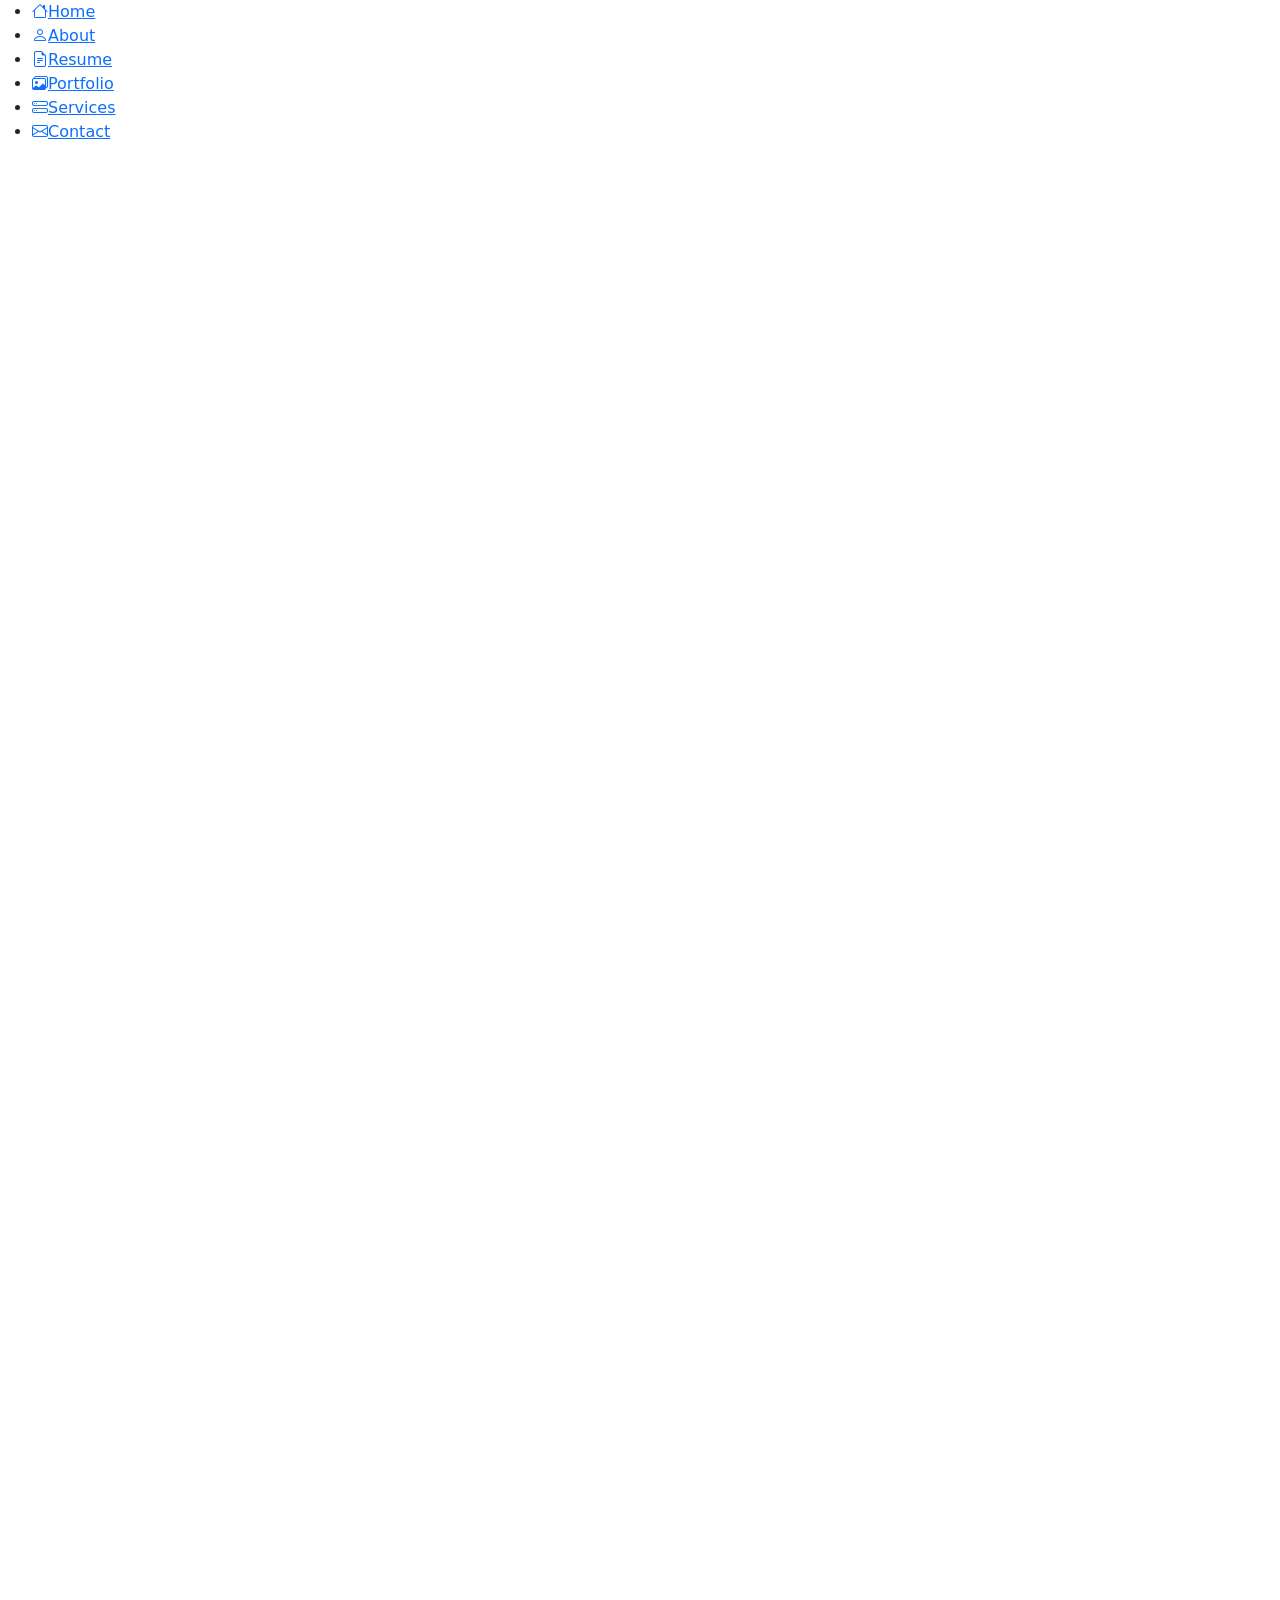
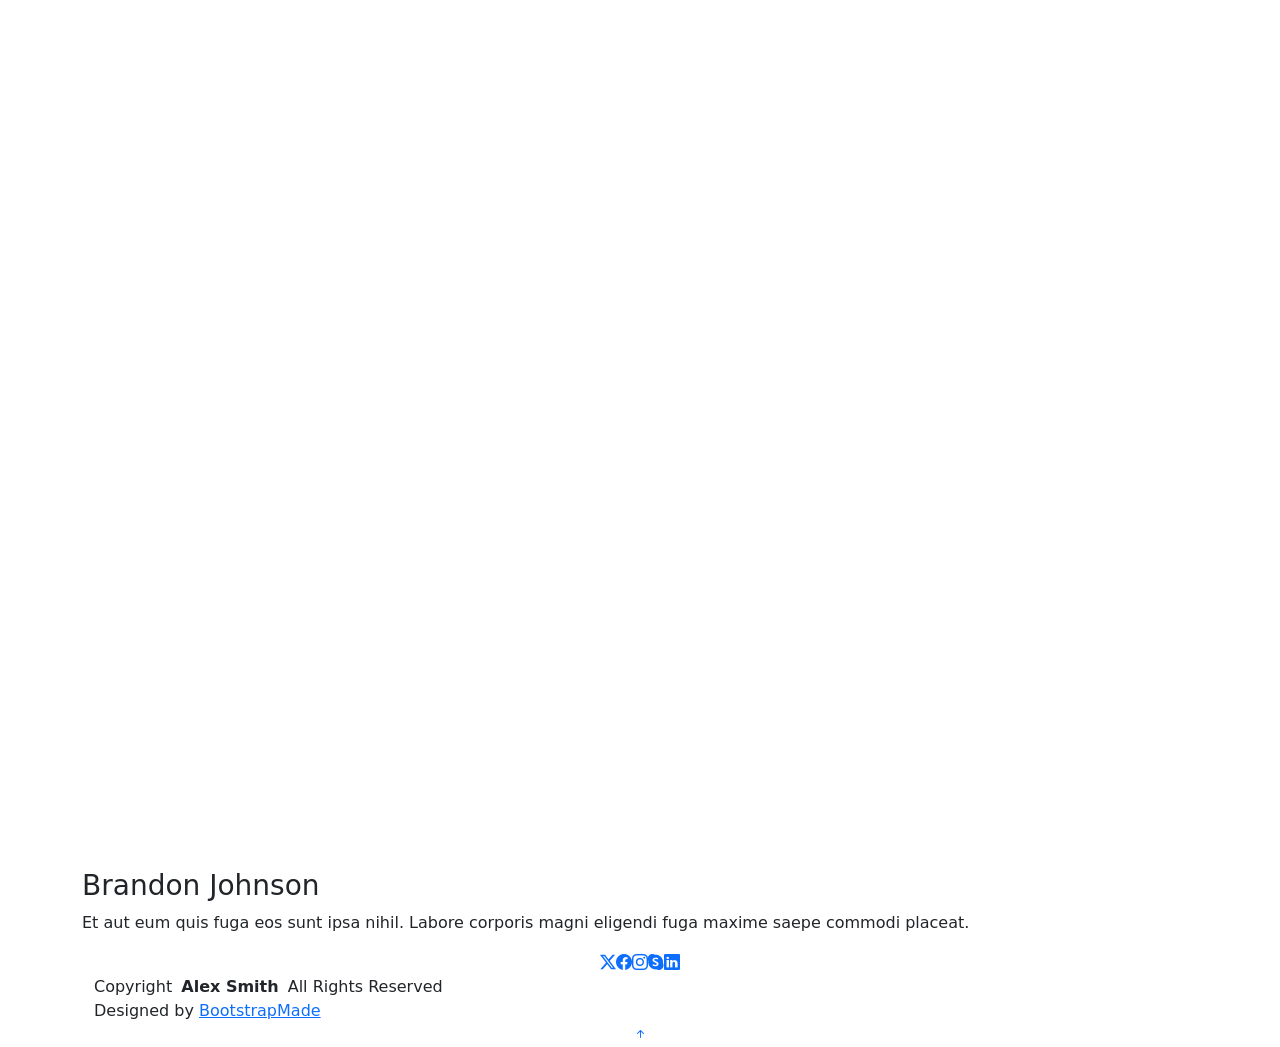
==== index.html @ 4f8b7ae7 "first version" ====
<!DOCTYPE html>
<html lang="en">
  <head>
    <meta charset="utf-8" />
    <meta content="width=device-width, initial-scale=1.0" name="viewport" />
    <title>José Montenegro Zelada</title>
    <meta content="" name="description" />
    <meta content="" name="keywords" />

    <!-- Favicons -->
    <link
      href="https://res.cloudinary.com/duhbmesjr/image/upload/v1620852826/portafolio/version%201.0/assets/logo_bsdyjh.png"
      rel="icon"
    />
    <link href="assets/img/apple-touch-icon.png" rel="apple-touch-icon" />

    <!-- Fonts -->
    <link href="https://fonts.googleapis.com" rel="preconnect" />
    <link href="https://fonts.gstatic.com" rel="preconnect" crossorigin />
    <link
      href="https://fonts.googleapis.com/css2?family=Roboto:ital,wght@0,100;0,300;0,400;0,500;0,700;0,900;1,100;1,300;1,400;1,500;1,700;1,900&family=Poppins:ital,wght@0,100;0,200;0,300;0,400;0,500;0,600;0,700;0,800;0,900;1,100;1,200;1,300;1,400;1,500;1,600;1,700;1,800;1,900&family=Raleway:ital,wght@0,100;0,200;0,300;0,400;0,500;0,600;0,700;0,800;0,900;1,100;1,200;1,300;1,400;1,500;1,600;1,700;1,800;1,900&display=swap"
      rel="stylesheet"
    />

    <!-- Vendor CSS Files -->
    <link
      href="assets/vendor/bootstrap/css/bootstrap.min.css"
      rel="stylesheet"
    />
    <link
      href="assets/vendor/bootstrap-icons/bootstrap-icons.css"
      rel="stylesheet"
    />
    <link href="assets/vendor/aos/aos.css" rel="stylesheet" />
    <link
      href="assets/vendor/glightbox/css/glightbox.min.css"
      rel="stylesheet"
    />
    <link href="assets/vendor/swiper/swiper-bundle.min.css" rel="stylesheet" />

    <!-- Main CSS File -->
    <link href="assets/css/main.css" rel="stylesheet" />

    <!-- =======================================================
  * Template Name: MyResume
  * Template URL: https://bootstrapmade.com/free-html-bootstrap-template-my-resume/
  * Updated: Jun 29 2024 with Bootstrap v5.3.3
  * Author: BootstrapMade.com
  * License: https://bootstrapmade.com/license/
  ======================================================== -->
  </head>

  <body class="index-page">
    <header
      id="header"
      class="header d-flex flex-column justify-content-center"
    >
      <i class="header-toggle d-xl-none bi bi-list"></i>

      <nav id="navmenu" class="navmenu">
        <ul>
          <li>
            <a href="#hero" class="active"
              ><i class="bi bi-house navicon"></i><span>Home</span></a
            >
          </li>
          <li>
            <a href="#about"
              ><i class="bi bi-person navicon"></i><span>About</span></a
            >
          </li>
          <li>
            <a href="#resume"
              ><i class="bi bi-file-earmark-text navicon"></i
              ><span>Resume</span></a
            >
          </li>
          <li>
            <a href="#portfolio"
              ><i class="bi bi-images navicon"></i><span>Portfolio</span></a
            >
          </li>
          <li>
            <a href="#services"
              ><i class="bi bi-hdd-stack navicon"></i><span>Services</span></a
            >
          </li>
          <li>
            <a href="#contact"
              ><i class="bi bi-envelope navicon"></i><span>Contact</span></a
            >
          </li>
        </ul>
      </nav>
    </header>

    <main class="main">
      <!-- Hero Section -->
      <section id="hero" class="hero section light-background">
        <img src="assets/img/hero-bg.jpg" alt="" />

        <div class="container" data-aos="zoom-out">
          <div class="row justify-content-center">
            <div class="col-lg-9">
              <h2>José Montenegro</h2>
              <p>
                I'm
                <span
                  class="typed"
                  data-typed-items="Backend, Developer, Freelancer, Photographer"
                  >Backend Developer</span
                ><span
                  class="typed-cursor typed-cursor--blink"
                  aria-hidden="true"
                ></span>
              </p>
              <div class="social-links">
                <a href="#"><i class="bi bi-twitter-x"></i></a>
                <a href="#"><i class="bi bi-facebook"></i></a>
                <a href="#"><i class="bi bi-instagram"></i></a>
                <a
                  href="https://www.linkedin.com/in/jose-montenegro-jamzdeveloper"
                  target="_blank"
                  ><i class="bi bi-linkedin"></i
                ></a>
              </div>
            </div>
          </div>
        </div>
      </section>
      <!-- /Hero Section -->

      <!-- About Section -->
      <section id="about" class="about section">
        <!-- Section Title -->
        <div class="container section-title" data-aos="fade-up">
          <h2>About</h2>
          <p>
            Magnam dolores commodi suscipit. Necessitatibus eius consequatur ex
            aliquid fuga eum quidem. Sit sint consectetur velit. Quisquam quos
            quisquam cupiditate. Et nemo qui impedit suscipit alias ea. Quia
            fugiat sit in iste officiis commodi quidem hic quas.
          </p>
        </div>
        <!-- End Section Title -->

        <div class="container" data-aos="fade-up" data-aos-delay="100">
          <div class="row gy-4 justify-content-center">
            <div class="col-lg-4">
              <img src="assets/img/profile-img.jpg" class="img-fluid" alt="" />
            </div>
            <div class="col-lg-8 content">
              <h2>Frontend &amp; Web Developer.</h2>
              <p class="fst-italic py-3">
                Lorem ipsum dolor sit amet, consectetur adipiscing elit, sed do
                eiusmod tempor incididunt ut labore et dolore magna aliqua.
              </p>
              <div class="row">
                <div class="col-lg-6">
                  <ul>
                    <li>
                      <i class="bi bi-chevron-right"></i>
                      <strong>Birthday:</strong> <span>1 May 1995</span>
                    </li>
                    <li>
                      <i class="bi bi-chevron-right"></i>
                      <strong>Website:</strong> <span>www.example.com</span>
                    </li>
                    <li>
                      <i class="bi bi-chevron-right"></i>
                      <strong>Phone:</strong> <span>+123 456 7890</span>
                    </li>
                    <li>
                      <i class="bi bi-chevron-right"></i>
                      <strong>City:</strong> <span>New York, USA</span>
                    </li>
                  </ul>
                </div>
                <div class="col-lg-6">
                  <ul>
                    <li>
                      <i class="bi bi-chevron-right"></i> <strong>Age:</strong>
                      <span>30</span>
                    </li>
                    <li>
                      <i class="bi bi-chevron-right"></i>
                      <strong>Degree:</strong> <span>Master</span>
                    </li>
                    <li>
                      <i class="bi bi-chevron-right"></i>
                      <strong>Email:</strong> <span>email@example.com</span>
                    </li>
                    <li>
                      <i class="bi bi-chevron-right"></i>
                      <strong>Freelance:</strong> <span>Available</span>
                    </li>
                  </ul>
                </div>
              </div>
              <p class="py-3">
                Officiis eligendi itaque labore et dolorum mollitia officiis
                optio vero. Quisquam sunt adipisci omnis et ut. Nulla
                accusantium dolor incidunt officia tempore. Et eius omnis.
                Cupiditate ut dicta maxime officiis quidem quia. Sed et
                consectetur qui quia repellendus itaque neque.
              </p>
            </div>
          </div>
        </div>
      </section>
      <!-- /About Section -->

      <!-- Stats Section -->
      <section id="stats" class="stats section">
        <div class="container" data-aos="fade-up" data-aos-delay="100">
          <div class="row gy-4">
            <div
              class="col-lg-3 col-md-6 d-flex flex-column align-items-center"
            >
              <i class="bi bi-emoji-smile"></i>
              <div class="stats-item">
                <span
                  data-purecounter-start="0"
                  data-purecounter-end="232"
                  data-purecounter-duration="1"
                  class="purecounter"
                ></span>
                <p>Happy Clients</p>
              </div>
            </div>
            <!-- End Stats Item -->

            <div
              class="col-lg-3 col-md-6 d-flex flex-column align-items-center"
            >
              <i class="bi bi-journal-richtext"></i>
              <div class="stats-item">
                <span
                  data-purecounter-start="0"
                  data-purecounter-end="521"
                  data-purecounter-duration="1"
                  class="purecounter"
                ></span>
                <p>Projects</p>
              </div>
            </div>
            <!-- End Stats Item -->

            <div
              class="col-lg-3 col-md-6 d-flex flex-column align-items-center"
            >
              <i class="bi bi-headset"></i>
              <div class="stats-item">
                <span
                  data-purecounter-start="0"
                  data-purecounter-end="1463"
                  data-purecounter-duration="1"
                  class="purecounter"
                ></span>
                <p>Hours Of Support</p>
              </div>
            </div>
            <!-- End Stats Item -->

            <div
              class="col-lg-3 col-md-6 d-flex flex-column align-items-center"
            >
              <i class="bi bi-people"></i>
              <div class="stats-item">
                <span
                  data-purecounter-start="0"
                  data-purecounter-end="15"
                  data-purecounter-duration="1"
                  class="purecounter"
                ></span>
                <p>Hard Workers</p>
              </div>
            </div>
            <!-- End Stats Item -->
          </div>
        </div>
      </section>
      <!-- /Stats Section -->

      <!-- Skills Section -->
      <section id="skills" class="skills section">
        <!-- Section Title -->
        <div class="container section-title" data-aos="fade-up">
          <h2>Skills</h2>
          <p>
            Necessitatibus eius consequatur ex aliquid fuga eum quidem sint
            consectetur velit
          </p>
        </div>
        <!-- End Section Title -->

        <div class="container" data-aos="fade-up" data-aos-delay="100">
          <div class="row skills-content skills-animation">
            <div class="col-lg-6">
              <div class="progress">
                <span class="skill"
                  ><span>HTML</span> <i class="val">100%</i></span
                >
                <div class="progress-bar-wrap">
                  <div
                    class="progress-bar"
                    role="progressbar"
                    aria-valuenow="100"
                    aria-valuemin="0"
                    aria-valuemax="100"
                  ></div>
                </div>
              </div>
              <!-- End Skills Item -->

              <div class="progress">
                <span class="skill"
                  ><span>CSS</span> <i class="val">90%</i></span
                >
                <div class="progress-bar-wrap">
                  <div
                    class="progress-bar"
                    role="progressbar"
                    aria-valuenow="90"
                    aria-valuemin="0"
                    aria-valuemax="100"
                  ></div>
                </div>
              </div>
              <!-- End Skills Item -->

              <div class="progress">
                <span class="skill"
                  ><span>JavaScript</span> <i class="val">75%</i></span
                >
                <div class="progress-bar-wrap">
                  <div
                    class="progress-bar"
                    role="progressbar"
                    aria-valuenow="75"
                    aria-valuemin="0"
                    aria-valuemax="100"
                  ></div>
                </div>
              </div>
              <!-- End Skills Item -->
            </div>

            <div class="col-lg-6">
              <div class="progress">
                <span class="skill"
                  ><span>PHP</span> <i class="val">80%</i></span
                >
                <div class="progress-bar-wrap">
                  <div
                    class="progress-bar"
                    role="progressbar"
                    aria-valuenow="80"
                    aria-valuemin="0"
                    aria-valuemax="100"
                  ></div>
                </div>
              </div>
              <!-- End Skills Item -->

              <div class="progress">
                <span class="skill"
                  ><span>WordPress/CMS</span> <i class="val">90%</i></span
                >
                <div class="progress-bar-wrap">
                  <div
                    class="progress-bar"
                    role="progressbar"
                    aria-valuenow="90"
                    aria-valuemin="0"
                    aria-valuemax="100"
                  ></div>
                </div>
              </div>
              <!-- End Skills Item -->

              <div class="progress">
                <span class="skill"
                  ><span>Photoshop</span> <i class="val">55%</i></span
                >
                <div class="progress-bar-wrap">
                  <div
                    class="progress-bar"
                    role="progressbar"
                    aria-valuenow="55"
                    aria-valuemin="0"
                    aria-valuemax="100"
                  ></div>
                </div>
              </div>
              <!-- End Skills Item -->
            </div>
          </div>
        </div>
      </section>
      <!-- /Skills Section -->

      <!-- Resume Section -->
      <!--
      <section id="resume" class="resume section">
      
         <div class="container section-title" data-aos="fade-up">
          <h2>Resume</h2>
          <p>
            Magnam dolores commodi suscipit. Necessitatibus eius consequatur ex
            aliquid fuga eum quidem. Sit sint consectetur velit. Quisquam quos
            quisquam cupiditate. Et nemo qui impedit suscipit alias ea. Quia
            fugiat sit in iste officiis commodi quidem hic quas.
          </p>
        </div>
    
        
  
        <div class="container">
          <div class="row">
            <div class="col-lg-6" data-aos="fade-up" data-aos-delay="100">
              <h3 class="resume-title">Sumary</h3>

              <div class="resume-item pb-0">
                <h4>Brandon Johnson</h4>
                <p>
                  <em
                    >Innovative and deadline-driven Graphic Backend with 3+
                    years of experience designing and developing user-centered
                    digital/print marketing material from initial concept to
                    final, polished deliverable.</em
                  >
                </p>
                <ul>
                  <li>Portland par 127,Orlando, FL</li>
                  <li>(123) 456-7891</li>
                  <li>alice.barkley@example.com</li>
                </ul>
              </div>

              <h3 class="resume-title">Education</h3>
              <div class="resume-item">
                <h4>Master of Fine Arts &amp; Graphic Design</h4>
                <h5>2015 - 2016</h5>
                <p><em>Rochester Institute of Technology, Rochester, NY</em></p>
                <p>
                  Qui deserunt veniam. Et sed aliquam labore tempore sed
                  quisquam iusto autem sit. Ea vero voluptatum qui ut
                  dignissimos deleniti nerada porti sand markend
                </p>
              </div>

              <div class="resume-item">
                <h4>Bachelor of Fine Arts &amp; Graphic Design</h4>
                <h5>2010 - 2014</h5>
                <p><em>Rochester Institute of Technology, Rochester, NY</em></p>
                <p>
                  Quia nobis sequi est occaecati aut. Repudiandae et iusto quae
                  reiciendis et quis Eius vel ratione eius unde vitae rerum
                  voluptates asperiores voluptatem Earum molestiae consequatur
                  neque etlon sader mart dila
                </p>
              </div>
            </div>

            <div class="col-lg-6" data-aos="fade-up" data-aos-delay="200">
              <h3 class="resume-title">Professional Experience</h3>
              <div class="resume-item">
                <h4>Senior graphic design specialist</h4>
                <h5>2019 - Present</h5>
                <p><em>Experion, New York, NY </em></p>
                <ul>
                  <li>
                    Lead in the design, development, and implementation of the
                    graphic, layout, and production communication materials
                  </li>
                  <li>
                    Delegate tasks to the 7 members of the design team and
                    provide counsel on all aspects of the project.
                  </li>
                  <li>
                    Supervise the assessment of all graphic materials in order
                    to ensure quality and accuracy of the design
                  </li>
                  <li>
                    Oversee the efficient use of production project budgets
                    ranging from $2,000 - $25,000
                  </li>
                </ul>
              </div>

              <div class="resume-item">
                <h4>Graphic design specialist</h4>
                <h5>2017 - 2018</h5>
                <p><em>Stepping Stone Advertising, New York, NY</em></p>
                <ul>
                  <li>
                    Developed numerous marketing programs (logos,
                    brochures,infographics, presentations, and advertisements).
                  </li>
                  <li>
                    Managed up to 5 projects or tasks at a given time while
                    under pressure
                  </li>
                  <li>
                    Recommended and consulted with clients on the most
                    appropriate graphic design
                  </li>
                  <li>
                    Created 4+ design presentations and proposals a month for
                    clients and account managers
                  </li>
                </ul>
              </div>
            </div>
          </div>
        </div>
      </section>
    -->
      <!-- /Resume Section -->

      <!-- Portfolio Section -->
      <section id="portfolio" class="portfolio section">
        <!-- Section Title -->
        <div class="container section-title" data-aos="fade-up">
          <h2>Portfolio</h2>
          <p>
            Magnam dolores commodi suscipit. Necessitatibus eius consequatur ex
            aliquid fuga eum quidem. Sit sint consectetur velit. Quisquam quos
            quisquam cupiditate. Et nemo qui impedit suscipit alias ea. Quia
            fugiat sit in iste officiis commodi quidem hic quas.
          </p>
        </div>
        <!-- End Section Title -->

        <div class="container">
          <div
            class="isotope-layout"
            data-default-filter="*"
            data-layout="masonry"
            data-sort="original-order"
          >
            <ul
              class="portfolio-filters isotope-filters"
              data-aos="fade-up"
              data-aos-delay="100"
            >
              <li data-filter="*" class="filter-active">All</li>
              <li data-filter=".filter-app">App</li>
              <li data-filter=".filter-product">Card</li>
              <li data-filter=".filter-branding">Web</li>
            </ul>
            <!-- End Portfolio Filters -->

            <div
              class="row gy-4 isotope-container"
              data-aos="fade-up"
              data-aos-delay="200"
            >
              <div
                class="col-lg-4 col-md-6 portfolio-item isotope-item filter-app"
              >
                <img
                  src="assets/img/masonry-portfolio/masonry-portfolio-1.jpg"
                  class="img-fluid"
                  alt=""
                />
                <div class="portfolio-info">
                  <h4>App 1</h4>
                  <p>Lorem ipsum, dolor sit</p>
                  <a
                    href="assets/img/masonry-portfolio/masonry-portfolio-1.jpg"
                    title="App 1"
                    data-gallery="portfolio-gallery-app"
                    class="glightbox preview-link"
                    ><i class="bi bi-zoom-in"></i
                  ></a>
                  <a
                    href="portfolio-details.html"
                    title="More Details"
                    class="details-link"
                    ><i class="bi bi-link-45deg"></i
                  ></a>
                </div>
              </div>
              <!-- End Portfolio Item -->

              <div
                class="col-lg-4 col-md-6 portfolio-item isotope-item filter-product"
              >
                <img
                  src="assets/img/masonry-portfolio/masonry-portfolio-2.jpg"
                  class="img-fluid"
                  alt=""
                />
                <div class="portfolio-info">
                  <h4>Product 1</h4>
                  <p>Lorem ipsum, dolor sit</p>
                  <a
                    href="assets/img/masonry-portfolio/masonry-portfolio-2.jpg"
                    title="Product 1"
                    data-gallery="portfolio-gallery-product"
                    class="glightbox preview-link"
                    ><i class="bi bi-zoom-in"></i
                  ></a>
                  <a
                    href="portfolio-details.html"
                    title="More Details"
                    class="details-link"
                    ><i class="bi bi-link-45deg"></i
                  ></a>
                </div>
              </div>
              <!-- End Portfolio Item -->

              <div
                class="col-lg-4 col-md-6 portfolio-item isotope-item filter-branding"
              >
                <img
                  src="assets/img/masonry-portfolio/masonry-portfolio-3.jpg"
                  class="img-fluid"
                  alt=""
                />
                <div class="portfolio-info">
                  <h4>Branding 1</h4>
                  <p>Lorem ipsum, dolor sit</p>
                  <a
                    href="assets/img/masonry-portfolio/masonry-portfolio-3.jpg"
                    title="Branding 1"
                    data-gallery="portfolio-gallery-branding"
                    class="glightbox preview-link"
                    ><i class="bi bi-zoom-in"></i
                  ></a>
                  <a
                    href="portfolio-details.html"
                    title="More Details"
                    class="details-link"
                    ><i class="bi bi-link-45deg"></i
                  ></a>
                </div>
              </div>
              <!-- End Portfolio Item -->

              <div
                class="col-lg-4 col-md-6 portfolio-item isotope-item filter-app"
              >
                <img
                  src="assets/img/masonry-portfolio/masonry-portfolio-4.jpg"
                  class="img-fluid"
                  alt=""
                />
                <div class="portfolio-info">
                  <h4>App 2</h4>
                  <p>Lorem ipsum, dolor sit</p>
                  <a
                    href="assets/img/masonry-portfolio/masonry-portfolio-4.jpg"
                    title="App 2"
                    data-gallery="portfolio-gallery-app"
                    class="glightbox preview-link"
                    ><i class="bi bi-zoom-in"></i
                  ></a>
                  <a
                    href="portfolio-details.html"
                    title="More Details"
                    class="details-link"
                    ><i class="bi bi-link-45deg"></i
                  ></a>
                </div>
              </div>
              <!-- End Portfolio Item -->

              <div
                class="col-lg-4 col-md-6 portfolio-item isotope-item filter-product"
              >
                <img
                  src="assets/img/masonry-portfolio/masonry-portfolio-5.jpg"
                  class="img-fluid"
                  alt=""
                />
                <div class="portfolio-info">
                  <h4>Product 2</h4>
                  <p>Lorem ipsum, dolor sit</p>
                  <a
                    href="assets/img/masonry-portfolio/masonry-portfolio-5.jpg"
                    title="Product 2"
                    data-gallery="portfolio-gallery-product"
                    class="glightbox preview-link"
                    ><i class="bi bi-zoom-in"></i
                  ></a>
                  <a
                    href="portfolio-details.html"
                    title="More Details"
                    class="details-link"
                    ><i class="bi bi-link-45deg"></i
                  ></a>
                </div>
              </div>
              <!-- End Portfolio Item -->

              <div
                class="col-lg-4 col-md-6 portfolio-item isotope-item filter-branding"
              >
                <img
                  src="assets/img/masonry-portfolio/masonry-portfolio-6.jpg"
                  class="img-fluid"
                  alt=""
                />
                <div class="portfolio-info">
                  <h4>Branding 2</h4>
                  <p>Lorem ipsum, dolor sit</p>
                  <a
                    href="assets/img/masonry-portfolio/masonry-portfolio-6.jpg"
                    title="Branding 2"
                    data-gallery="portfolio-gallery-branding"
                    class="glightbox preview-link"
                    ><i class="bi bi-zoom-in"></i
                  ></a>
                  <a
                    href="portfolio-details.html"
                    title="More Details"
                    class="details-link"
                    ><i class="bi bi-link-45deg"></i
                  ></a>
                </div>
              </div>
              <!-- End Portfolio Item -->

              <div
                class="col-lg-4 col-md-6 portfolio-item isotope-item filter-app"
              >
                <img
                  src="assets/img/masonry-portfolio/masonry-portfolio-7.jpg"
                  class="img-fluid"
                  alt=""
                />
                <div class="portfolio-info">
                  <h4>App 3</h4>
                  <p>Lorem ipsum, dolor sit</p>
                  <a
                    href="assets/img/masonry-portfolio/masonry-portfolio-7.jpg"
                    title="App 3"
                    data-gallery="portfolio-gallery-app"
                    class="glightbox preview-link"
                    ><i class="bi bi-zoom-in"></i
                  ></a>
                  <a
                    href="portfolio-details.html"
                    title="More Details"
                    class="details-link"
                    ><i class="bi bi-link-45deg"></i
                  ></a>
                </div>
              </div>
              <!-- End Portfolio Item -->

              <div
                class="col-lg-4 col-md-6 portfolio-item isotope-item filter-product"
              >
                <img
                  src="assets/img/masonry-portfolio/masonry-portfolio-8.jpg"
                  class="img-fluid"
                  alt=""
                />
                <div class="portfolio-info">
                  <h4>Product 3</h4>
                  <p>Lorem ipsum, dolor sit</p>
                  <a
                    href="assets/img/masonry-portfolio/masonry-portfolio-8.jpg"
                    title="Product 3"
                    data-gallery="portfolio-gallery-product"
                    class="glightbox preview-link"
                    ><i class="bi bi-zoom-in"></i
                  ></a>
                  <a
                    href="portfolio-details.html"
                    title="More Details"
                    class="details-link"
                    ><i class="bi bi-link-45deg"></i
                  ></a>
                </div>
              </div>
              <!-- End Portfolio Item -->

              <div
                class="col-lg-4 col-md-6 portfolio-item isotope-item filter-branding"
              >
                <img
                  src="assets/img/masonry-portfolio/masonry-portfolio-9.jpg"
                  class="img-fluid"
                  alt=""
                />
                <div class="portfolio-info">
                  <h4>Branding 3</h4>
                  <p>Lorem ipsum, dolor sit</p>
                  <a
                    href="assets/img/masonry-portfolio/masonry-portfolio-9.jpg"
                    title="Branding 2"
                    data-gallery="portfolio-gallery-branding"
                    class="glightbox preview-link"
                    ><i class="bi bi-zoom-in"></i
                  ></a>
                  <a
                    href="portfolio-details.html"
                    title="More Details"
                    class="details-link"
                    ><i class="bi bi-link-45deg"></i
                  ></a>
                </div>
              </div>
              <!-- End Portfolio Item -->
            </div>
            <!-- End Portfolio Container -->
          </div>
        </div>
      </section>
      <!-- /Portfolio Section -->

      <!-- Services Section -->
      <section id="services" class="services section">
        <!-- Section Title -->
        <div class="container section-title" data-aos="fade-up">
          <h2>Services</h2>
          <p>
            Magnam dolores commodi suscipit. Necessitatibus eius consequatur ex
            aliquid fuga eum quidem. Sit sint consectetur velit. Quisquam quos
            quisquam cupiditate. Et nemo qui impedit suscipit alias ea. Quia
            fugiat sit in iste officiis commodi quidem hic quas.
          </p>
        </div>
        <!-- End Section Title -->

        <div class="container">
          <div class="row gy-4">
            <div
              class="col-lg-4 col-md-6"
              data-aos="fade-up"
              data-aos-delay="100"
            >
              <div class="service-item item-cyan position-relative">
                <div class="icon">
                  <svg
                    width="100"
                    height="100"
                    viewBox="0 0 600 600"
                    xmlns="http://www.w3.org/2000/svg"
                  >
                    <path
                      stroke="none"
                      stroke-width="0"
                      fill="#f5f5f5"
                      d="M300,521.0016835830174C376.1290562159157,517.8887921683347,466.0731472004068,529.7835943286574,510.70327084640275,468.03025145048787C554.3714126377745,407.6079735673963,508.03601936045806,328.9844924480964,491.2728898941984,256.3432110539036C474.5976632858925,184.082847569629,479.9380746630129,96.60480741107993,416.23090153303,58.64404602377083C348.86323505073057,18.502131276798302,261.93793281208167,40.57373210992963,193.5410806939664,78.93577620505333C130.42746243093433,114.334589627462,98.30271207620316,179.96522072025542,76.75703585869454,249.04625023123273C51.97151888228291,328.5150500222984,13.704378332031375,421.85034740162234,66.52175969318436,486.19268352777647C119.04800174914682,550.1803526380478,217.28368757567262,524.383925680826,300,521.0016835830174"
                    ></path>
                  </svg>
                  <i class="bi bi-activity"></i>
                </div>
                <a href="#" class="stretched-link">
                  <h3>Nesciunt Mete</h3>
                </a>
                <p>
                  Provident nihil minus qui consequatur non omnis maiores. Eos
                  accusantium minus dolores iure perferendis tempore et
                  consequatur.
                </p>
              </div>
            </div>
            <!-- End Service Item -->

            <div
              class="col-lg-4 col-md-6"
              data-aos="fade-up"
              data-aos-delay="200"
            >
              <div class="service-item item-orange position-relative">
                <div class="icon">
                  <svg
                    width="100"
                    height="100"
                    viewBox="0 0 600 600"
                    xmlns="http://www.w3.org/2000/svg"
                  >
                    <path
                      stroke="none"
                      stroke-width="0"
                      fill="#f5f5f5"
                      d="M300,582.0697525312426C382.5290701553225,586.8405444964366,449.9789794690241,525.3245884688669,502.5850820975895,461.55621195738473C556.606425686781,396.0723002908107,615.8543463187945,314.28637112970534,586.6730223649479,234.56875336149918C558.9533121215079,158.8439757836574,454.9685369536778,164.00468322053177,381.49747125262974,130.76875717737553C312.15926192815925,99.40240125094834,248.97055460311594,18.661163978235184,179.8680185752513,50.54337015887873C110.5421016452524,82.52863877960104,119.82277516462835,180.83849132639028,109.12597500060166,256.43424936330496C100.08760227029461,320.3096726198365,92.17705696193138,384.0621239912766,124.79988738764834,439.7174275375508C164.83382741302287,508.01625554203684,220.96474134820875,577.5009287672846,300,582.0697525312426"
                    ></path>
                  </svg>
                  <i class="bi bi-broadcast"></i>
                </div>
                <a href="#" class="stretched-link">
                  <h3>Eosle Commodi</h3>
                </a>
                <p>
                  Ut autem aut autem non a. Sint sint sit facilis nam iusto
                  sint. Libero corrupti neque eum hic non ut nesciunt dolorem.
                </p>
              </div>
            </div>
            <!-- End Service Item -->

            <div
              class="col-lg-4 col-md-6"
              data-aos="fade-up"
              data-aos-delay="300"
            >
              <div class="service-item item-teal position-relative">
                <div class="icon">
                  <svg
                    width="100"
                    height="100"
                    viewBox="0 0 600 600"
                    xmlns="http://www.w3.org/2000/svg"
                  >
                    <path
                      stroke="none"
                      stroke-width="0"
                      fill="#f5f5f5"
                      d="M300,541.5067337569781C382.14930387511276,545.0595476570109,479.8736841581634,548.3450877840088,526.4010558755058,480.5488172755941C571.5218469581645,414.80211281144784,517.5187510058486,332.0715597781072,496.52539010469104,255.14436215662573C477.37192572678356,184.95920475031193,473.57363656557914,105.61284051026155,413.0603344069578,65.22779650032875C343.27470386102294,18.654635553484475,251.2091493199835,5.337323636656869,175.0934190732945,40.62881213300186C97.87086631185822,76.43348514350839,51.98124368387456,156.15599469081315,36.44837278890362,239.84606092416172C21.716077023791087,319.22268207091537,43.775223500013084,401.1760424656574,96.891909868211,461.97329694683043C147.22146801428983,519.5804099606455,223.5754009179313,538.201503339737,300,541.5067337569781"
                    ></path>
                  </svg>
                  <i class="bi bi-easel"></i>
                </div>
                <a href="#" class="stretched-link">
                  <h3>Ledo Markt</h3>
                </a>
                <p>
                  Ut excepturi voluptatem nisi sed. Quidem fuga consequatur.
                  Minus ea aut. Vel qui id voluptas adipisci eos earum corrupti.
                </p>
              </div>
            </div>
            <!-- End Service Item -->

            <div
              class="col-lg-4 col-md-6"
              data-aos="fade-up"
              data-aos-delay="400"
            >
              <div class="service-item item-red position-relative">
                <div class="icon">
                  <svg
                    width="100"
                    height="100"
                    viewBox="0 0 600 600"
                    xmlns="http://www.w3.org/2000/svg"
                  >
                    <path
                      stroke="none"
                      stroke-width="0"
                      fill="#f5f5f5"
                      d="M300,503.46388370962813C374.79870501325706,506.71871716319447,464.8034551963731,527.1746412648533,510.4981551193396,467.86667711651364C555.9287308511215,408.9015244558933,512.6030010748507,327.5744911775523,490.211057578863,256.5855673507754C471.097692560561,195.9906835881958,447.69079081568157,138.11976852964426,395.19560036434837,102.3242989838813C329.3053358748298,57.3949838291264,248.02791733380457,8.279543830951368,175.87071277845988,42.242879143198664C103.41431057327972,76.34704239035025,93.79494320519305,170.9812938413882,81.28167332365135,250.07896920659033C70.17666984294237,320.27484674793965,64.84698225790005,396.69656628748305,111.28512138212992,450.4950937839243C156.20124167950087,502.5303643271138,231.32542653798444,500.4755392045468,300,503.46388370962813"
                    ></path>
                  </svg>
                  <i class="bi bi-bounding-box-circles"></i>
                </div>
                <a href="#" class="stretched-link">
                  <h3>Asperiores Commodit</h3>
                </a>
                <p>
                  Non et temporibus minus omnis sed dolor esse consequatur.
                  Cupiditate sed error ea fuga sit provident adipisci neque.
                </p>
                <a href="#" class="stretched-link"></a>
              </div>
            </div>
            <!-- End Service Item -->

            <div
              class="col-lg-4 col-md-6"
              data-aos="fade-up"
              data-aos-delay="500"
            >
              <div class="service-item item-indigo position-relative">
                <div class="icon">
                  <svg
                    width="100"
                    height="100"
                    viewBox="0 0 600 600"
                    xmlns="http://www.w3.org/2000/svg"
                  >
                    <path
                      stroke="none"
                      stroke-width="0"
                      fill="#f5f5f5"
                      d="M300,532.3542879108572C369.38199826031484,532.3153073249985,429.10787420159085,491.63046689027357,474.5244479745417,439.17860296908856C522.8885846962883,383.3225815378663,569.1668002868075,314.3205725914397,550.7432151929288,242.7694973846089C532.6665558377875,172.5657663291529,456.2379748765914,142.6223662098291,390.3689995646985,112.34683881706744C326.66090330228417,83.06452184765237,258.84405631176094,53.51806209861945,193.32584062364296,78.48882559362697C121.61183558270385,105.82097193414197,62.805066853699245,167.19869350419734,48.57481801355237,242.6138429142374C34.843463184063346,315.3850353017275,76.69343916112496,383.4422959591041,125.22947124332185,439.3748458443577C170.7312796277747,491.8107796887764,230.57421082200815,532.3932930995766,300,532.3542879108572"
                    ></path>
                  </svg>
                  <i class="bi bi-calendar4-week icon"></i>
                </div>
                <a href="#" class="stretched-link">
                  <h3>Velit Doloremque</h3>
                </a>
                <p>
                  Cumque et suscipit saepe. Est maiores autem enim facilis ut
                  aut ipsam corporis aut. Sed animi at autem alias eius labore.
                </p>
                <a href="#" class="stretched-link"></a>
              </div>
            </div>
            <!-- End Service Item -->

            <div
              class="col-lg-4 col-md-6"
              data-aos="fade-up"
              data-aos-delay="600"
            >
              <div class="service-item item-pink position-relative">
                <div class="icon">
                  <svg
                    width="100"
                    height="100"
                    viewBox="0 0 600 600"
                    xmlns="http://www.w3.org/2000/svg"
                  >
                    <path
                      stroke="none"
                      stroke-width="0"
                      fill="#f5f5f5"
                      d="M300,566.797414625762C385.7384707136149,576.1784315230908,478.7894351017131,552.8928747891023,531.9192734346935,484.94944893311C584.6109503024035,417.5663521118492,582.489472248146,322.67544863468447,553.9536738515405,242.03673114598146C529.1557734026468,171.96086150256528,465.24506316201064,127.66468636344209,395.9583748389544,100.7403814666027C334.2173773831606,76.7482773500951,269.4350130405921,84.62216499799875,207.1952322260088,107.2889140133804C132.92018162631612,134.33871894543012,41.79353780512637,160.00259165414826,22.644507872594943,236.69541883565114C3.319112789854554,314.0945973066697,72.72355303640163,379.243833228382,124.04198916343866,440.3218312028393C172.9286146004772,498.5055451809895,224.45579914871206,558.5317968840102,300,566.797414625762"
                    ></path>
                  </svg>
                  <i class="bi bi-chat-square-text"></i>
                </div>
                <a href="#" class="stretched-link">
                  <h3>Dolori Architecto</h3>
                </a>
                <p>
                  Hic molestias ea quibusdam eos. Fugiat enim doloremque aut
                  neque non et debitis iure. Corrupti recusandae ducimus enim.
                </p>
                <a href="#" class="stretched-link"></a>
              </div>
            </div>
            <!-- End Service Item -->
          </div>
        </div>
      </section>
      <!-- /Services Section -->

      <!-- Testimonials Section -->
      <section id="testimonials" class="testimonials section">
        <!-- Section Title -->
        <div class="container section-title" data-aos="fade-up">
          <h2>Testimonials</h2>
          <p>
            Necessitatibus eius consequatur ex aliquid fuga eum quidem sint
            consectetur velit
          </p>
        </div>
        <!-- End Section Title -->

        <div class="container" data-aos="fade-up" data-aos-delay="100">
          <div class="swiper init-swiper">
            <script type="application/json" class="swiper-config">
              {
                "loop": true,
                "speed": 600,
                "autoplay": {
                  "delay": 5000
                },
                "slidesPerView": "auto",
                "pagination": {
                  "el": ".swiper-pagination",
                  "type": "bullets",
                  "clickable": true
                }
              }
            </script>
            <div class="swiper-wrapper">
              <div class="swiper-slide">
                <div class="testimonial-item">
                  <div class="row gy-4 justify-content-center">
                    <div class="col-lg-6">
                      <div class="testimonial-content">
                        <p>
                          <i class="bi bi-quote quote-icon-left"></i>
                          <span
                            >Proin iaculis purus consequat sem cure digni ssim
                            donec porttitora entum suscipit rhoncus. Accusantium
                            quam, ultricies eget id, aliquam eget nibh et.
                            Maecen aliquam, risus at semper.</span
                          >
                          <i class="bi bi-quote quote-icon-right"></i>
                        </p>
                        <h3>Saul Goodman</h3>
                        <h4>Ceo &amp; Founder</h4>
                        <div class="stars">
                          <i class="bi bi-star-fill"></i
                          ><i class="bi bi-star-fill"></i
                          ><i class="bi bi-star-fill"></i
                          ><i class="bi bi-star-fill"></i
                          ><i class="bi bi-star-fill"></i>
                        </div>
                      </div>
                    </div>
                    <div class="col-lg-2 text-center">
                      <img
                        src="assets/img/testimonials/testimonials-1.jpg"
                        class="img-fluid testimonial-img"
                        alt=""
                      />
                    </div>
                  </div>
                </div>
              </div>
              <!-- End testimonial item -->

              <div class="swiper-slide">
                <div class="testimonial-item">
                  <div class="row gy-4 justify-content-center">
                    <div class="col-lg-6">
                      <div class="testimonial-content">
                        <p>
                          <i class="bi bi-quote quote-icon-left"></i>
                          <span
                            >Export tempor illum tamen malis malis eram quae
                            irure esse labore quem cillum quid cillum eram malis
                            quorum velit fore eram velit sunt aliqua noster
                            fugiat irure amet legam anim culpa.</span
                          >
                          <i class="bi bi-quote quote-icon-right"></i>
                        </p>
                        <h3>Sara Wilsson</h3>
                        <h4>Backend</h4>
                        <div class="stars">
                          <i class="bi bi-star-fill"></i
                          ><i class="bi bi-star-fill"></i
                          ><i class="bi bi-star-fill"></i
                          ><i class="bi bi-star-fill"></i
                          ><i class="bi bi-star-fill"></i>
                        </div>
                      </div>
                    </div>
                    <div class="col-lg-2 text-center">
                      <img
                        src="assets/img/testimonials/testimonials-2.jpg"
                        class="img-fluid testimonial-img"
                        alt=""
                      />
                    </div>
                  </div>
                </div>
              </div>
              <!-- End testimonial item -->

              <div class="swiper-slide">
                <div class="testimonial-item">
                  <div class="row gy-4 justify-content-center">
                    <div class="col-lg-6">
                      <div class="testimonial-content">
                        <p>
                          <i class="bi bi-quote quote-icon-left"></i>
                          <span
                            >Enim nisi quem export duis labore cillum quae magna
                            enim sint quorum nulla quem veniam duis minim tempor
                            labore quem eram duis noster aute amet eram fore
                            quis sint minim.</span
                          >
                          <i class="bi bi-quote quote-icon-right"></i>
                        </p>
                        <h3>Jena Karlis</h3>
                        <h4>Store Owner</h4>
                        <div class="stars">
                          <i class="bi bi-star-fill"></i
                          ><i class="bi bi-star-fill"></i
                          ><i class="bi bi-star-fill"></i
                          ><i class="bi bi-star-fill"></i
                          ><i class="bi bi-star-fill"></i>
                        </div>
                      </div>
                    </div>
                    <div class="col-lg-2 text-center">
                      <img
                        src="assets/img/testimonials/testimonials-3.jpg"
                        class="img-fluid testimonial-img"
                        alt=""
                      />
                    </div>
                  </div>
                </div>
              </div>
              <!-- End testimonial item -->

              <div class="swiper-slide">
                <div class="testimonial-item">
                  <div class="row gy-4 justify-content-center">
                    <div class="col-lg-6">
                      <div class="testimonial-content">
                        <p>
                          <i class="bi bi-quote quote-icon-left"></i>
                          <span
                            >Fugiat enim eram quae cillum dolore dolor amet
                            nulla culpa multos export minim fugiat minim velit
                            minim dolor enim duis veniam ipsum anim magna sunt
                            elit fore quem dolore labore illum veniam.</span
                          >
                          <i class="bi bi-quote quote-icon-right"></i>
                        </p>
                        <h3>John Larson</h3>
                        <h4>Entrepreneur</h4>
                        <div class="stars">
                          <i class="bi bi-star-fill"></i
                          ><i class="bi bi-star-fill"></i
                          ><i class="bi bi-star-fill"></i
                          ><i class="bi bi-star-fill"></i
                          ><i class="bi bi-star-fill"></i>
                        </div>
                      </div>
                    </div>
                    <div class="col-lg-2 text-center">
                      <img
                        src="assets/img/testimonials/testimonials-4.jpg"
                        class="img-fluid testimonial-img"
                        alt=""
                      />
                    </div>
                  </div>
                </div>
              </div>
              <!-- End testimonial item -->
            </div>
            <div class="swiper-pagination"></div>
          </div>
        </div>
      </section>
      <!-- /Testimonials Section -->

      <!-- Contact Section -->
      <section id="contact" class="contact section">
        <!-- Section Title -->
        <div class="container section-title" data-aos="fade-up">
          <h2>Contact</h2>
          <p>
            Necessitatibus eius consequatur ex aliquid fuga eum quidem sint
            consectetur velit
          </p>
        </div>
        <!-- End Section Title -->

        <div class="container" data-aos="fade" data-aos-delay="100">
          <div class="row gy-4">
            <div class="col-lg-4">
              <div
                class="info-item d-flex"
                data-aos="fade-up"
                data-aos-delay="200"
              >
                <i class="bi bi-geo-alt flex-shrink-0"></i>
                <div>
                  <h3>Address</h3>
                  <p>A108 Adam Street, New York, NY 535022</p>
                </div>
              </div>
              <!-- End Info Item -->

              <div
                class="info-item d-flex"
                data-aos="fade-up"
                data-aos-delay="300"
              >
                <i class="bi bi-telephone flex-shrink-0"></i>
                <div>
                  <h3>Call Us</h3>
                  <p>+1 5589 55488 55</p>
                </div>
              </div>
              <!-- End Info Item -->

              <div
                class="info-item d-flex"
                data-aos="fade-up"
                data-aos-delay="400"
              >
                <i class="bi bi-envelope flex-shrink-0"></i>
                <div>
                  <h3>Email Us</h3>
                  <p>info@example.com</p>
                </div>
              </div>
              <!-- End Info Item -->
            </div>

            <div class="col-lg-8">
              <form
                action="forms/contact.php"
                method="post"
                class="php-email-form"
                data-aos="fade-up"
                data-aos-delay="200"
              >
                <div class="row gy-4">
                  <div class="col-md-6">
                    <input
                      type="text"
                      name="name"
                      class="form-control"
                      placeholder="Your Name"
                      required=""
                    />
                  </div>

                  <div class="col-md-6">
                    <input
                      type="email"
                      class="form-control"
                      name="email"
                      placeholder="Your Email"
                      required=""
                    />
                  </div>

                  <div class="col-md-12">
                    <input
                      type="text"
                      class="form-control"
                      name="subject"
                      placeholder="Subject"
                      required=""
                    />
                  </div>

                  <div class="col-md-12">
                    <textarea
                      class="form-control"
                      name="message"
                      rows="6"
                      placeholder="Message"
                      required=""
                    ></textarea>
                  </div>

                  <div class="col-md-12 text-center">
                    <div class="loading">Loading</div>
                    <div class="error-message"></div>
                    <div class="sent-message">
                      Your message has been sent. Thank you!
                    </div>

                    <button type="submit">Send Message</button>
                  </div>
                </div>
              </form>
            </div>
            <!-- End Contact Form -->
          </div>
        </div>
      </section>
      <!-- /Contact Section -->
    </main>

    <footer id="footer" class="footer position-relative light-background">
      <div class="container">
        <h3 class="sitename">Brandon Johnson</h3>
        <p>
          Et aut eum quis fuga eos sunt ipsa nihil. Labore corporis magni
          eligendi fuga maxime saepe commodi placeat.
        </p>
        <div class="social-links d-flex justify-content-center">
          <a href=""><i class="bi bi-twitter-x"></i></a>
          <a href=""><i class="bi bi-facebook"></i></a>
          <a href=""><i class="bi bi-instagram"></i></a>
          <a href=""><i class="bi bi-skype"></i></a>
          <a
            href="https://www.linkedin.com/in/jose-montenegro-jamzdeveloper"
            target="_blank"
            ><i class="bi bi-linkedin"></i
          ></a>
        </div>
        <div class="container">
          <div class="copyright">
            <span>Copyright</span>
            <strong class="px-1 sitename">Alex Smith</strong>
            <span>All Rights Reserved</span>
          </div>
          <div class="credits">
            <!-- All the links in the footer should remain intact. -->
            <!-- You can delete the links only if you've purchased the pro version. -->
            <!-- Licensing information: https://bootstrapmade.com/license/ -->
            <!-- Purchase the pro version with working PHP/AJAX contact form: [buy-url] -->
            Designed by <a href="https://bootstrapmade.com/">BootstrapMade</a>
          </div>
        </div>
      </div>
    </footer>

    <!-- Scroll Top -->
    <a
      href="#"
      id="scroll-top"
      class="scroll-top d-flex align-items-center justify-content-center"
      ><i class="bi bi-arrow-up-short"></i
    ></a>

    <!-- Preloader -->
    <div id="preloader"></div>

    <!-- Vendor JS Files -->
    <script src="assets/vendor/bootstrap/js/bootstrap.bundle.min.js"></script>
    <script src="assets/vendor/php-email-form/validate.js"></script>
    <script src="assets/vendor/aos/aos.js"></script>
    <script src="assets/vendor/typed.js/typed.umd.js"></script>
    <script src="assets/vendor/purecounter/purecounter_vanilla.js"></script>
    <script src="assets/vendor/waypoints/noframework.waypoints.js"></script>
    <script src="assets/vendor/glightbox/js/glightbox.min.js"></script>
    <script src="assets/vendor/imagesloaded/imagesloaded.pkgd.min.js"></script>
    <script src="assets/vendor/isotope-layout/isotope.pkgd.min.js"></script>
    <script src="assets/vendor/swiper/swiper-bundle.min.js"></script>

    <!-- Main JS File -->
    <script src="assets/js/main.js"></script>
  </body>
</html>
---- assets/css/main.css ----
/**
* Template Name: MyResume
* Template URL: https://bootstrapmade.com/free-html-bootstrap-template-my-resume/
* Updated: Jun 29 2024 with Bootstrap v5.3.3
* Author: BootstrapMade.com
* License: https://bootstrapmade.com/license/
*/

/*--------------------------------------------------------------
# Font & Color Variables
# Help: https://bootstrapmade.com/color-system/
--------------------------------------------------------------*/
/* Fonts */
:root {
  --default-font: "Roboto",  system-ui, -apple-system, "Segoe UI", Roboto, "Helvetica Neue", Arial, "Noto Sans", "Liberation Sans", sans-serif, "Apple Color Emoji", "Segoe UI Emoji", "Segoe UI Symbol", "Noto Color Emoji";
  --heading-font: "Raleway",  sans-serif;
  --nav-font: "Poppins",  sans-serif;
}

/* Global Colors - The following color variables are used throughout the website. Updating them here will change the color scheme of the entire website */
:root { 
  --background-color: #ffffff; /* Background color for the entire website, including individual sections */
  --default-color: #272829; /* Default color used for the majority of the text content across the entire website */
  --heading-color: #45505b; /* Color for headings, subheadings and title throughout the website */
  --accent-color: #0563bb; /* Accent color that represents your brand on the website. It's used for buttons, links, and other elements that need to stand out */
  --surface-color: #ffffff; /* The surface color is used as a background of boxed elements within sections, such as cards, icon boxes, or other elements that require a visual separation from the global background. */
  --contrast-color: #ffffff; /* Contrast color for text, ensuring readability against backgrounds of accent, heading, or default colors. */
}

/* Nav Menu Colors - The following color variables are used specifically for the navigation menu. They are separate from the global colors to allow for more customization options */
:root {
  --nav-color: #45505b;  /* The default color of the main navmenu links */
  --nav-hover-color: #0563bb; /* Applied to main navmenu links when they are hovered over or active */
  --nav-mobile-background-color: #ffffff; /* Used as the background color for mobile navigation menu */
  --nav-dropdown-background-color: #ffffff; /* Used as the background color for dropdown items that appear when hovering over primary navigation items */
  --nav-dropdown-color: #212529; /* Used for navigation links of the dropdown items in the navigation menu. */
  --nav-dropdown-hover-color: #0563bb; /* Similar to --nav-hover-color, this color is applied to dropdown navigation links when they are hovered over. */
}

/* Color Presets - These classes override global colors when applied to any section or element, providing reuse of the sam color scheme. */

.light-background {
  --background-color: #f9f9f9;
  --surface-color: #ffffff;
}

.dark-background {
  --background-color: #060606;
  --default-color: #ffffff;
  --heading-color: #ffffff;
  --surface-color: #252525;
  --contrast-color: #ffffff;
}

/* Smooth scroll */
:root {
  scroll-behavior: smooth;
}

/*--------------------------------------------------------------
# General Styling & Shared Classes
--------------------------------------------------------------*/
body {
  color: var(--default-color);
  background-color: var(--background-color);
  font-family: var(--default-font);
}

a {
  color: var(--accent-color);
  text-decoration: none;
  transition: 0.3s;
}

a:hover {
  color: color-mix(in srgb, var(--accent-color), transparent 25%);
  text-decoration: none;
}

h1,
h2,
h3,
h4,
h5,
h6 {
  color: var(--heading-color);
  font-family: var(--heading-font);
}

/* PHP Email Form Messages
------------------------------*/
.php-email-form .error-message {
  display: none;
  background: #df1529;
  color: #ffffff;
  text-align: left;
  padding: 15px;
  margin-bottom: 24px;
  font-weight: 600;
}

.php-email-form .sent-message {
  display: none;
  color: #ffffff;
  background: #059652;
  text-align: center;
  padding: 15px;
  margin-bottom: 24px;
  font-weight: 600;
}

.php-email-form .loading {
  display: none;
  background: var(--surface-color);
  text-align: center;
  padding: 15px;
  margin-bottom: 24px;
}

.php-email-form .loading:before {
  content: "";
  display: inline-block;
  border-radius: 50%;
  width: 24px;
  height: 24px;
  margin: 0 10px -6px 0;
  border: 3px solid var(--accent-color);
  border-top-color: var(--surface-color);
  animation: php-email-form-loading 1s linear infinite;
}

@keyframes php-email-form-loading {
  0% {
    transform: rotate(0deg);
  }

  100% {
    transform: rotate(360deg);
  }
}

/*--------------------------------------------------------------
# Global Header
--------------------------------------------------------------*/
.header {
  color: var(--default-color);
  position: fixed;
  top: 0;
  left: 0;
  bottom: 0;
  padding: 0 15px;
  transition: all ease-in-out 0.3s;
  overflow-y: auto;
  z-index: 997;
  min-width: 200px;
}

@media (max-width: 1199px) {
  .header {
    background-color: var(--background-color);
    border-right: 1px solid color-mix(in srgb, var(--default-color), transparent 90%);
    width: 300px;
    left: -100%;
  }
}

@media (min-width: 1200px) and (max-width: 1600px) {
  .header~main {
    margin-left: 160px;
  }

  .header~main .hero {
    margin-left: -160px;
    width: 100vw;
  }
}

.header.header-show {
  left: 0;
}

.header .header-toggle {
  color: var(--contrast-color);
  background-color: var(--accent-color);
  font-size: 22px;
  display: flex;
  align-items: center;
  justify-content: center;
  width: 40px;
  height: 40px;
  border-radius: 50%;
  cursor: pointer;
  position: fixed;
  top: 15px;
  right: 15px;
  z-index: 9999;
  transition: background-color 0.3s;
}

.header .header-toggle:hover {
  color: var(--contrast-color);
  background-color: color-mix(in srgb, var(--accent-color) 90%, white 15%);
}

/*--------------------------------------------------------------
# Navigation Menu
--------------------------------------------------------------*/
.navmenu {
  padding: 0;
  z-index: 9997;
}

.navmenu ul {
  list-style: none;
  padding: 0 0 20px 0;
  margin: 0;
  width: 140px;
}

.navmenu a,
.navmenu a:focus {
  color: var(--nav-color);
  font-family: var(--nav-font);
  display: flex;
  align-items: center;
  padding: 10px 18px;
  margin-bottom: 8px;
  font-size: 15px;
  border-radius: 50px;
  background: color-mix(in srgb, var(--default-color), transparent 92%);
  height: 56px;
  width: 100%;
  overflow: hidden;
  transition: 0.3s;
}

.navmenu a i,
.navmenu a:focus i {
  font-size: 20px;
}

.navmenu a span,
.navmenu a:focus span {
  padding: 0 5px 0 7px;
}

@media (min-width: 992px) {

  .navmenu a,
  .navmenu a:focus {
    max-width: 56px;
  }

  .navmenu a span,
  .navmenu a:focus span {
    display: none;
  }
}

.navmenu a:hover,
.navmenu .active,
.navmenu .active:focus,
.navmenu li:hover>a {
  color: var(--contrast-color);
  background: var(--nav-hover-color);
}

.navmenu a:hover,
.navmenu li:hover>a {
  max-width: 100%;
  color: var(--contrast-color);
}

.navmenu a:hover span,
.navmenu li:hover>a span {
  display: block;
}

/*--------------------------------------------------------------
# Global Footer
--------------------------------------------------------------*/
.footer {
  color: var(--default-color);
  background-color: var(--background-color);
  font-size: 14px;
  text-align: center;
  padding: 30px 0;
  position: relative;
}

.footer h3 {
  font-size: 36px;
  font-weight: 700;
  position: relative;
  padding: 0;
  margin: 0 0 15px 0;
}

.footer p {
  font-size: 15;
  font-style: italic;
  padding: 0;
  margin: 0 0 30px 0;
}

.footer .social-links {
  margin: 0 0 30px 0;
}

.footer .social-links a {
  font-size: 16px;
  display: flex;
  align-items: center;
  justify-content: center;
  background: var(--accent-color);
  color: var(--contrast-color);
  line-height: 1;
  margin: 0 4px;
  border-radius: 50%;
  text-align: center;
  width: 36px;
  height: 36px;
  transition: 0.3s;
}

.footer .social-links a:hover {
  background: color-mix(in srgb, var(--accent-color), transparent 20%);
  text-decoration: none;
}

.footer .copyright {
  padding-top: 25px;
  border-top: 1px solid color-mix(in srgb, var(--default-color), transparent 90%);
}

.footer .credits {
  font-size: 13px;
  padding-top: 5px;
}

/*--------------------------------------------------------------
# Preloader
--------------------------------------------------------------*/
#preloader {
  position: fixed;
  inset: 0;
  z-index: 999999;
  overflow: hidden;
  background: var(--background-color);
  transition: all 0.6s ease-out;
}

#preloader:before {
  content: "";
  position: fixed;
  top: calc(50% - 30px);
  left: calc(50% - 30px);
  border: 6px solid #ffffff;
  border-color: var(--accent-color) transparent var(--accent-color) transparent;
  border-radius: 50%;
  width: 60px;
  height: 60px;
  animation: animate-preloader 1.5s linear infinite;
}

@keyframes animate-preloader {
  0% {
    transform: rotate(0deg);
  }

  100% {
    transform: rotate(360deg);
  }
}

/*--------------------------------------------------------------
# Scroll Top Button
--------------------------------------------------------------*/
.scroll-top {
  position: fixed;
  visibility: hidden;
  opacity: 0;
  right: 15px;
  bottom: -15px;
  z-index: 99999;
  background-color: var(--accent-color);
  width: 44px;
  height: 44px;
  border-radius: 50px;
  transition: all 0.4s;
}

.scroll-top i {
  font-size: 24px;
  color: var(--contrast-color);
  line-height: 0;
}

.scroll-top:hover {
  background-color: color-mix(in srgb, var(--accent-color), transparent 20%);
  color: var(--contrast-color);
}

.scroll-top.active {
  visibility: visible;
  opacity: 1;
  bottom: 15px;
}

/*--------------------------------------------------------------
# Disable aos animation delay on mobile devices
--------------------------------------------------------------*/
@media screen and (max-width: 768px) {
  [data-aos-delay] {
    transition-delay: 0 !important;
  }
}

/*--------------------------------------------------------------
# Global Page Titles & Breadcrumbs
--------------------------------------------------------------*/
.page-title {
  --background-color: color-mix(in srgb, var(--default-color), transparent 96%);
  color: var(--default-color);
  background-color: var(--background-color);
  padding: 20px 0;
  position: relative;
}

.page-title h1 {
  font-size: 28px;
  font-weight: 700;
  margin: 0;
}

.page-title .breadcrumbs ol {
  display: flex;
  flex-wrap: wrap;
  list-style: none;
  padding: 0 0 10px 0;
  margin: 0;
  font-size: 14px;
  font-weight: 400;
}

.page-title .breadcrumbs ol li+li {
  padding-left: 10px;
}

.page-title .breadcrumbs ol li+li::before {
  content: "/";
  display: inline-block;
  padding-right: 10px;
  color: color-mix(in srgb, var(--default-color), transparent 70%);
}

/*--------------------------------------------------------------
# Global Sections
--------------------------------------------------------------*/
section,
.section {
  color: var(--default-color);
  background-color: var(--background-color);
  padding: 60px 0;
  overflow: clip;
}

/*--------------------------------------------------------------
# Global Section Titles
--------------------------------------------------------------*/
.section-title {
  text-align: center;
  padding-bottom: 60px;
  position: relative;
}

.section-title h2 {
  font-size: 32px;
  font-weight: 700;
  margin-bottom: 20px;
  padding-bottom: 20px;
  position: relative;
}

.section-title h2:before {
  content: "";
  position: absolute;
  display: block;
  width: 160px;
  height: 1px;
  background: color-mix(in srgb, var(--default-color), transparent 60%);
  left: 0;
  right: 0;
  bottom: 1px;
  margin: auto;
}

.section-title h2::after {
  content: "";
  position: absolute;
  display: block;
  width: 60px;
  height: 3px;
  background: var(--accent-color);
  left: 0;
  right: 0;
  bottom: 0;
  margin: auto;
}

.section-title p {
  margin-bottom: 0;
}

/*--------------------------------------------------------------
# Hero Section
--------------------------------------------------------------*/
.hero {
  width: 100%;
  min-height: 100vh;
  position: relative;
  padding: 80px 0;
  display: flex;
  align-items: center;
  justify-content: center;
}

.hero img {
  position: absolute;
  inset: 0;
  display: block;
  width: 100%;
  height: 100%;
  object-fit: cover;
  z-index: 1;
}

.hero:before {
  content: "";
  background: color-mix(in srgb, var(--background-color), transparent 30%);
  position: absolute;
  inset: 0;
  z-index: 2;
}

.hero .container {
  position: relative;
  z-index: 3;
}

.hero h2 {
  margin: 0;
  font-size: 64px;
  font-weight: 700;
}

.hero p {
  margin: 5px 0 0 0;
  font-size: 26px;
}

.hero p span {
  letter-spacing: 1px;
  border-bottom: 2px solid var(--accent-color);
}

.hero .social-links {
  margin-top: 25px;
}

.hero .social-links a {
  font-size: 20px;
  display: inline-block;
  color: color-mix(in srgb, var(--default-color), transparent 30%);
  line-height: 1;
  margin-right: 20px;
  transition: 0.3s;
}

.hero .social-links a:hover {
  color: var(--accent-color);
}

@media (max-width: 768px) {
  .hero h2 {
    font-size: 32px;
  }

  .hero p {
    font-size: 20px;
  }
}

/*--------------------------------------------------------------
# About Section
--------------------------------------------------------------*/
.about .content h2 {
  font-weight: 700;
  font-size: 24px;
}

.about .content ul {
  list-style: none;
  padding: 0;
}

.about .content ul li {
  margin-bottom: 20px;
  display: flex;
  align-items: center;
}

.about .content ul strong {
  margin-right: 10px;
}

.about .content ul i {
  font-size: 16px;
  margin-right: 5px;
  color: var(--accent-color);
  line-height: 0;
}

/*--------------------------------------------------------------
# Stats Section
--------------------------------------------------------------*/
.stats i {
  background-color: var(--accent-color);
  color: var(--contrast-color);
  width: 54px;
  height: 54px;
  font-size: 24px;
  border-radius: 50px;
  display: inline-flex;
  align-items: center;
  justify-content: center;
  position: relative;
  z-index: 1;
}

.stats .stats-item {
  margin-top: 10px;
  width: 100%;
  position: relative;
  text-align: center;
  z-index: 0;
}

.stats .stats-item span {
  font-size: 36px;
  display: block;
  font-weight: 700;
  color: color-mix(in srgb, var(--default-color), transparent 20%);
}

.stats .stats-item p {
  padding: 0;
  margin: 0;
  color: color-mix(in srgb, var(--default-color), transparent 50%);
  font-size: 16px;
}

/*--------------------------------------------------------------
# Skills Section
--------------------------------------------------------------*/
.skills .progress {
  height: 60px;
  display: block;
  background: none;
  border-radius: 0;
}

.skills .progress .skill {
  color: var(--heading-color);
  padding: 0;
  margin: 0 0 6px 0;
  text-transform: uppercase;
  display: block;
  font-weight: 600;
  font-family: var(--heading-font);
}

.skills .progress .skill .val {
  float: right;
  font-style: normal;
}

.skills .progress-bar-wrap {
  background: color-mix(in srgb, var(--default-color), transparent 90%);
  height: 10px;
}

.skills .progress-bar {
  width: 1px;
  height: 10px;
  transition: 0.9s;
  background-color: var(--accent-color);
}

/*--------------------------------------------------------------
# Resume Section
--------------------------------------------------------------*/
.resume .resume-title {
  color: var(--heading-color);
  font-size: 26px;
  font-weight: 700;
  margin-top: 20px;
  margin-bottom: 20px;
}

.resume .resume-item {
  padding: 0 0 20px 20px;
  margin-top: -2px;
  border-left: 2px solid var(--accent-color);
  position: relative;
}

.resume .resume-item h4 {
  line-height: 18px;
  font-size: 18px;
  font-weight: 600;
  text-transform: uppercase;
  color: color-mix(in srgb, var(--default-color), transparent 20%);
  margin-bottom: 10px;
}

.resume .resume-item h5 {
  font-size: 16px;
  padding: 5px 15px;
  display: inline-block;
  font-weight: 600;
  margin-bottom: 10px;
}

.resume .resume-item ul {
  padding-left: 20px;
}

.resume .resume-item ul li {
  padding-bottom: 10px;
}

.resume .resume-item:last-child {
  padding-bottom: 0;
}

.resume .resume-item::before {
  content: "";
  position: absolute;
  width: 16px;
  height: 16px;
  border-radius: 50px;
  left: -9px;
  top: 0;
  background: var(--background-color);
  border: 2px solid var(--accent-color);
}

/*--------------------------------------------------------------
# Portfolio Section
--------------------------------------------------------------*/
.portfolio .portfolio-filters {
  padding: 0;
  margin: 0 auto 20px auto;
  list-style: none;
  text-align: center;
}

.portfolio .portfolio-filters li {
  cursor: pointer;
  display: inline-block;
  padding: 8px 20px 10px 20px;
  margin: 0;
  font-size: 15px;
  font-weight: 500;
  line-height: 1;
  margin-bottom: 5px;
  border-radius: 50px;
  transition: all 0.3s ease-in-out;
  font-family: var(--heading-font);
}

.portfolio .portfolio-filters li:hover,
.portfolio .portfolio-filters li.filter-active {
  color: var(--contrast-color);
  background-color: var(--accent-color);
}

.portfolio .portfolio-filters li:first-child {
  margin-left: 0;
}

.portfolio .portfolio-filters li:last-child {
  margin-right: 0;
}

@media (max-width: 575px) {
  .portfolio .portfolio-filters li {
    font-size: 14px;
    margin: 0 0 10px 0;
  }
}

.portfolio .portfolio-item {
  position: relative;
  overflow: hidden;
}

.portfolio .portfolio-item .portfolio-info {
  opacity: 0;
  position: absolute;
  left: 12px;
  right: 12px;
  bottom: -100%;
  z-index: 3;
  transition: all ease-in-out 0.5s;
  background: color-mix(in srgb, var(--background-color), transparent 10%);
  padding: 15px;
}

.portfolio .portfolio-item .portfolio-info h4 {
  font-size: 18px;
  font-weight: 600;
  padding-right: 50px;
}

.portfolio .portfolio-item .portfolio-info p {
  color: color-mix(in srgb, var(--default-color), transparent 30%);
  font-size: 14px;
  margin-bottom: 0;
  padding-right: 50px;
}

.portfolio .portfolio-item .portfolio-info .preview-link,
.portfolio .portfolio-item .portfolio-info .details-link {
  position: absolute;
  right: 50px;
  font-size: 24px;
  top: calc(50% - 14px);
  color: color-mix(in srgb, var(--default-color), transparent 30%);
  transition: 0.3s;
  line-height: 0;
}

.portfolio .portfolio-item .portfolio-info .preview-link:hover,
.portfolio .portfolio-item .portfolio-info .details-link:hover {
  color: var(--accent-color);
}

.portfolio .portfolio-item .portfolio-info .details-link {
  right: 14px;
  font-size: 28px;
}

.portfolio .portfolio-item:hover .portfolio-info {
  opacity: 1;
  bottom: 0;
}

/*--------------------------------------------------------------
# Services Section
--------------------------------------------------------------*/
.services .service-item {
  background-color: var(--surface-color);
  box-shadow: 0px 5px 90px 0px rgba(0, 0, 0, 0.1);
  height: 100%;
  padding: 60px 30px;
  text-align: center;
  transition: 0.3s;
  border-radius: 5px;
}

.services .service-item .icon {
  margin: 0 auto;
  width: 100px;
  height: 100px;
  display: flex;
  align-items: center;
  justify-content: center;
  transition: ease-in-out 0.3s;
  position: relative;
}

.services .service-item .icon i {
  font-size: 36px;
  transition: 0.5s;
  position: relative;
}

.services .service-item .icon svg {
  position: absolute;
  top: 0;
  left: 0;
}

.services .service-item .icon svg path {
  transition: 0.5s;
  fill: color-mix(in srgb, var(--default-color), transparent 95%);
}

.services .service-item h3 {
  font-weight: 700;
  margin: 10px 0 15px 0;
  font-size: 22px;
}

.services .service-item p {
  line-height: 24px;
  font-size: 14px;
  margin-bottom: 0;
}

.services .service-item:hover {
  box-shadow: 0px 5px 35px 0px rgba(0, 0, 0, 0.1);
}

.services .service-item.item-cyan i {
  color: #0dcaf0;
}

.services .service-item.item-cyan:hover .icon i {
  color: #fff;
}

.services .service-item.item-cyan:hover .icon path {
  fill: #0dcaf0;
}

.services .service-item.item-orange i {
  color: #fd7e14;
}

.services .service-item.item-orange:hover .icon i {
  color: #fff;
}

.services .service-item.item-orange:hover .icon path {
  fill: #fd7e14;
}

.services .service-item.item-teal i {
  color: #20c997;
}

.services .service-item.item-teal:hover .icon i {
  color: #fff;
}

.services .service-item.item-teal:hover .icon path {
  fill: #20c997;
}

.services .service-item.item-red i {
  color: #df1529;
}

.services .service-item.item-red:hover .icon i {
  color: #fff;
}

.services .service-item.item-red:hover .icon path {
  fill: #df1529;
}

.services .service-item.item-indigo i {
  color: #6610f2;
}

.services .service-item.item-indigo:hover .icon i {
  color: #fff;
}

.services .service-item.item-indigo:hover .icon path {
  fill: #6610f2;
}

.services .service-item.item-pink i {
  color: #f3268c;
}

.services .service-item.item-pink:hover .icon i {
  color: #fff;
}

.services .service-item.item-pink:hover .icon path {
  fill: #f3268c;
}

/*--------------------------------------------------------------
# Testimonials Section
--------------------------------------------------------------*/
.testimonials .testimonials-carousel,
.testimonials .testimonials-slider {
  overflow: hidden;
}

.testimonials .testimonial-item .testimonial-content {
  border-left: 3px solid var(--accent-color);
  padding-left: 30px;
}

.testimonials .testimonial-item .testimonial-img {
  border-radius: 50%;
  border: 4px solid var(--background-color);
  margin: 0 auto;
}

.testimonials .testimonial-item h3 {
  font-size: 20px;
  font-weight: bold;
  margin: 10px 0 5px 0;
}

.testimonials .testimonial-item h4 {
  font-size: 14px;
  color: color-mix(in srgb, var(--default-color), transparent 40%);
  margin: 0 0 10px 0;
}

.testimonials .testimonial-item .stars i {
  color: #ffc107;
  margin: 0 1px;
}

.testimonials .testimonial-item .quote-icon-left,
.testimonials .testimonial-item .quote-icon-right {
  color: color-mix(in srgb, var(--accent-color), transparent 50%);
  font-size: 26px;
  line-height: 0;
}

.testimonials .testimonial-item .quote-icon-left {
  display: inline-block;
  left: -5px;
  position: relative;
}

.testimonials .testimonial-item .quote-icon-right {
  display: inline-block;
  right: -5px;
  position: relative;
  top: 10px;
  transform: scale(-1, -1);
}

.testimonials .testimonial-item p {
  font-style: italic;
}

.testimonials .swiper-wrapper {
  height: auto;
}

.testimonials .swiper-pagination {
  margin-top: 30px;
  position: relative;
}

.testimonials .swiper-pagination .swiper-pagination-bullet {
  width: 12px;
  height: 12px;
  background-color: color-mix(in srgb, var(--default-color), transparent 85%);
  opacity: 1;
}

.testimonials .swiper-pagination .swiper-pagination-bullet-active {
  background-color: var(--accent-color);
}

/*--------------------------------------------------------------
# Contact Section
--------------------------------------------------------------*/
.contact .info-item+.info-item {
  margin-top: 40px;
}

.contact .info-item i {
  color: var(--accent-color);
  background: color-mix(in srgb, var(--accent-color), transparent 92%);
  font-size: 20px;
  width: 44px;
  height: 44px;
  display: flex;
  justify-content: center;
  align-items: center;
  border-radius: 50px;
  transition: all 0.3s ease-in-out;
  margin-right: 15px;
}

.contact .info-item h3 {
  padding: 0;
  font-size: 18px;
  font-weight: 700;
  margin-bottom: 5px;
}

.contact .info-item p {
  padding: 0;
  margin-bottom: 0;
  font-size: 14px;
}

.contact .info-item:hover i {
  background: var(--accent-color);
  color: var(--contrast-color);
}

.contact .php-email-form {
  height: 100%;
}

.contact .php-email-form input[type=text],
.contact .php-email-form input[type=email],
.contact .php-email-form textarea {
  font-size: 14px;
  padding: 10px 15px;
  box-shadow: none;
  border-radius: 0;
  color: var(--default-color);
  background-color: color-mix(in srgb, var(--background-color), transparent 50%);
  border-color: color-mix(in srgb, var(--default-color), transparent 80%);
}

.contact .php-email-form input[type=text]:focus,
.contact .php-email-form input[type=email]:focus,
.contact .php-email-form textarea:focus {
  border-color: var(--accent-color);
}

.contact .php-email-form input[type=text]::placeholder,
.contact .php-email-form input[type=email]::placeholder,
.contact .php-email-form textarea::placeholder {
  color: color-mix(in srgb, var(--default-color), transparent 70%);
}

.contact .php-email-form button[type=submit] {
  color: var(--contrast-color);
  background: var(--accent-color);
  border: 0;
  padding: 10px 30px;
  transition: 0.4s;
  border-radius: 50px;
}

.contact .php-email-form button[type=submit]:hover {
  background: color-mix(in srgb, var(--accent-color), transparent 25%);
}

/*--------------------------------------------------------------
# Portfolio Details Section
--------------------------------------------------------------*/
.portfolio-details .portfolio-details-slider img {
  width: 100%;
}

.portfolio-details .swiper-wrapper {
  height: auto;
}

.portfolio-details .swiper-button-prev,
.portfolio-details .swiper-button-next {
  width: 48px;
  height: 48px;
}

.portfolio-details .swiper-button-prev:after,
.portfolio-details .swiper-button-next:after {
  color: rgba(255, 255, 255, 0.8);
  background-color: rgba(0, 0, 0, 0.15);
  font-size: 24px;
  border-radius: 50%;
  width: 48px;
  height: 48px;
  display: flex;
  align-items: center;
  justify-content: center;
  transition: 0.3s;
}

.portfolio-details .swiper-button-prev:hover:after,
.portfolio-details .swiper-button-next:hover:after {
  background-color: rgba(0, 0, 0, 0.3);
}

@media (max-width: 575px) {

  .portfolio-details .swiper-button-prev,
  .portfolio-details .swiper-button-next {
    display: none;
  }
}

.portfolio-details .swiper-pagination {
  margin-top: 20px;
  position: relative;
}

.portfolio-details .swiper-pagination .swiper-pagination-bullet {
  width: 10px;
  height: 10px;
  background-color: color-mix(in srgb, var(--default-color), transparent 85%);
  opacity: 1;
}

.portfolio-details .swiper-pagination .swiper-pagination-bullet-active {
  background-color: var(--accent-color);
}

.portfolio-details .portfolio-info h3 {
  font-size: 22px;
  font-weight: 700;
  margin-bottom: 20px;
  padding-bottom: 20px;
  position: relative;
}

.portfolio-details .portfolio-info h3:after {
  content: "";
  position: absolute;
  display: block;
  width: 50px;
  height: 3px;
  background: var(--accent-color);
  left: 0;
  bottom: 0;
}

.portfolio-details .portfolio-info ul {
  list-style: none;
  padding: 0;
  font-size: 15px;
}

.portfolio-details .portfolio-info ul li {
  display: flex;
  flex-direction: column;
  padding-bottom: 15px;
}

.portfolio-details .portfolio-info ul strong {
  text-transform: uppercase;
  font-weight: 400;
  color: color-mix(in srgb, var(--default-color), transparent 50%);
  font-size: 14px;
}

.portfolio-details .portfolio-info .btn-visit {
  padding: 8px 40px;
  background: var(--accent-color);
  color: var(--contrast-color);
  border-radius: 50px;
  transition: 0.3s;
}

.portfolio-details .portfolio-info .btn-visit:hover {
  background: color-mix(in srgb, var(--accent-color), transparent 20%);
}

.portfolio-details .portfolio-description h2 {
  font-size: 26px;
  font-weight: 700;
  margin-bottom: 20px;
}

.portfolio-details .portfolio-description p {
  padding: 0;
}

.portfolio-details .portfolio-description .testimonial-item {
  padding: 30px 30px 0 30px;
  position: relative;
  background: color-mix(in srgb, var(--default-color), transparent 97%);
  margin-bottom: 50px;
}

.portfolio-details .portfolio-description .testimonial-item .testimonial-img {
  width: 90px;
  border-radius: 50px;
  border: 6px solid var(--background-color);
  float: left;
  margin: 0 10px 0 0;
}

.portfolio-details .portfolio-description .testimonial-item h3 {
  font-size: 18px;
  font-weight: bold;
  margin: 15px 0 5px 0;
  padding-top: 20px;
}

.portfolio-details .portfolio-description .testimonial-item h4 {
  font-size: 14px;
  color: #6c757d;
  margin: 0;
}

.portfolio-details .portfolio-description .testimonial-item .quote-icon-left,
.portfolio-details .portfolio-description .testimonial-item .quote-icon-right {
  color: color-mix(in srgb, var(--accent-color), transparent 50%);
  font-size: 26px;
  line-height: 0;
}

.portfolio-details .portfolio-description .testimonial-item .quote-icon-left {
  display: inline-block;
  left: -5px;
  position: relative;
}

.portfolio-details .portfolio-description .testimonial-item .quote-icon-right {
  display: inline-block;
  right: -5px;
  position: relative;
  top: 10px;
  transform: scale(-1, -1);
}

.portfolio-details .portfolio-description .testimonial-item p {
  font-style: italic;
  margin: 0 0 15px 0 0 0;
  padding: 0;
}

/*--------------------------------------------------------------
# Service Details Section
--------------------------------------------------------------*/
.service-details .service-box {
  padding: 20px;
  box-shadow: 0px 2px 20px rgba(0, 0, 0, 0.1);
}

.service-details .service-box+.service-box {
  margin-top: 30px;
}

.service-details .service-box h4 {
  font-size: 20px;
  font-weight: 700;
  border-bottom: 2px solid color-mix(in srgb, var(--default-color), transparent 92%);
  padding-bottom: 15px;
  margin-bottom: 15px;
}

.service-details .services-list a {
  color: color-mix(in srgb, var(--default-color), transparent 20%);
  background-color: color-mix(in srgb, var(--default-color), transparent 96%);
  display: flex;
  align-items: center;
  padding: 12px 15px;
  margin-top: 15px;
  transition: 0.3s;
}

.service-details .services-list a:first-child {
  margin-top: 0;
}

.service-details .services-list a i {
  font-size: 16px;
  margin-right: 8px;
  color: var(--accent-color);
}

.service-details .services-list a.active {
  color: var(--contrast-color);
  background-color: var(--accent-color);
}

.service-details .services-list a.active i {
  color: var(--contrast-color);
}

.service-details .services-list a:hover {
  background-color: color-mix(in srgb, var(--accent-color), transparent 95%);
  color: var(--accent-color);
}

.service-details .download-catalog a {
  color: var(--default-color);
  display: flex;
  align-items: center;
  padding: 10px 0;
  transition: 0.3s;
  border-top: 1px solid color-mix(in srgb, var(--default-color), transparent 90%);
}

.service-details .download-catalog a:first-child {
  border-top: 0;
  padding-top: 0;
}

.service-details .download-catalog a:last-child {
  padding-bottom: 0;
}

.service-details .download-catalog a i {
  font-size: 24px;
  margin-right: 8px;
  color: var(--accent-color);
}

.service-details .download-catalog a:hover {
  color: var(--accent-color);
}

.service-details .help-box {
  background-color: var(--accent-color);
  color: var(--contrast-color);
  margin-top: 30px;
  padding: 30px 15px;
}

.service-details .help-box .help-icon {
  font-size: 48px;
}

.service-details .help-box h4,
.service-details .help-box a {
  color: var(--contrast-color);
}

.service-details .services-img {
  margin-bottom: 20px;
}

.service-details h3 {
  font-size: 26px;
  font-weight: 700;
}

.service-details p {
  font-size: 15px;
}

.service-details ul {
  list-style: none;
  padding: 0;
  font-size: 15px;
}

.service-details ul li {
  padding: 5px 0;
  display: flex;
  align-items: center;
}

.service-details ul i {
  font-size: 20px;
  margin-right: 8px;
  color: var(--accent-color);
}

/*--------------------------------------------------------------
# Starter Section Section
--------------------------------------------------------------*/
.starter-section {
  /* Add your styles here */
}
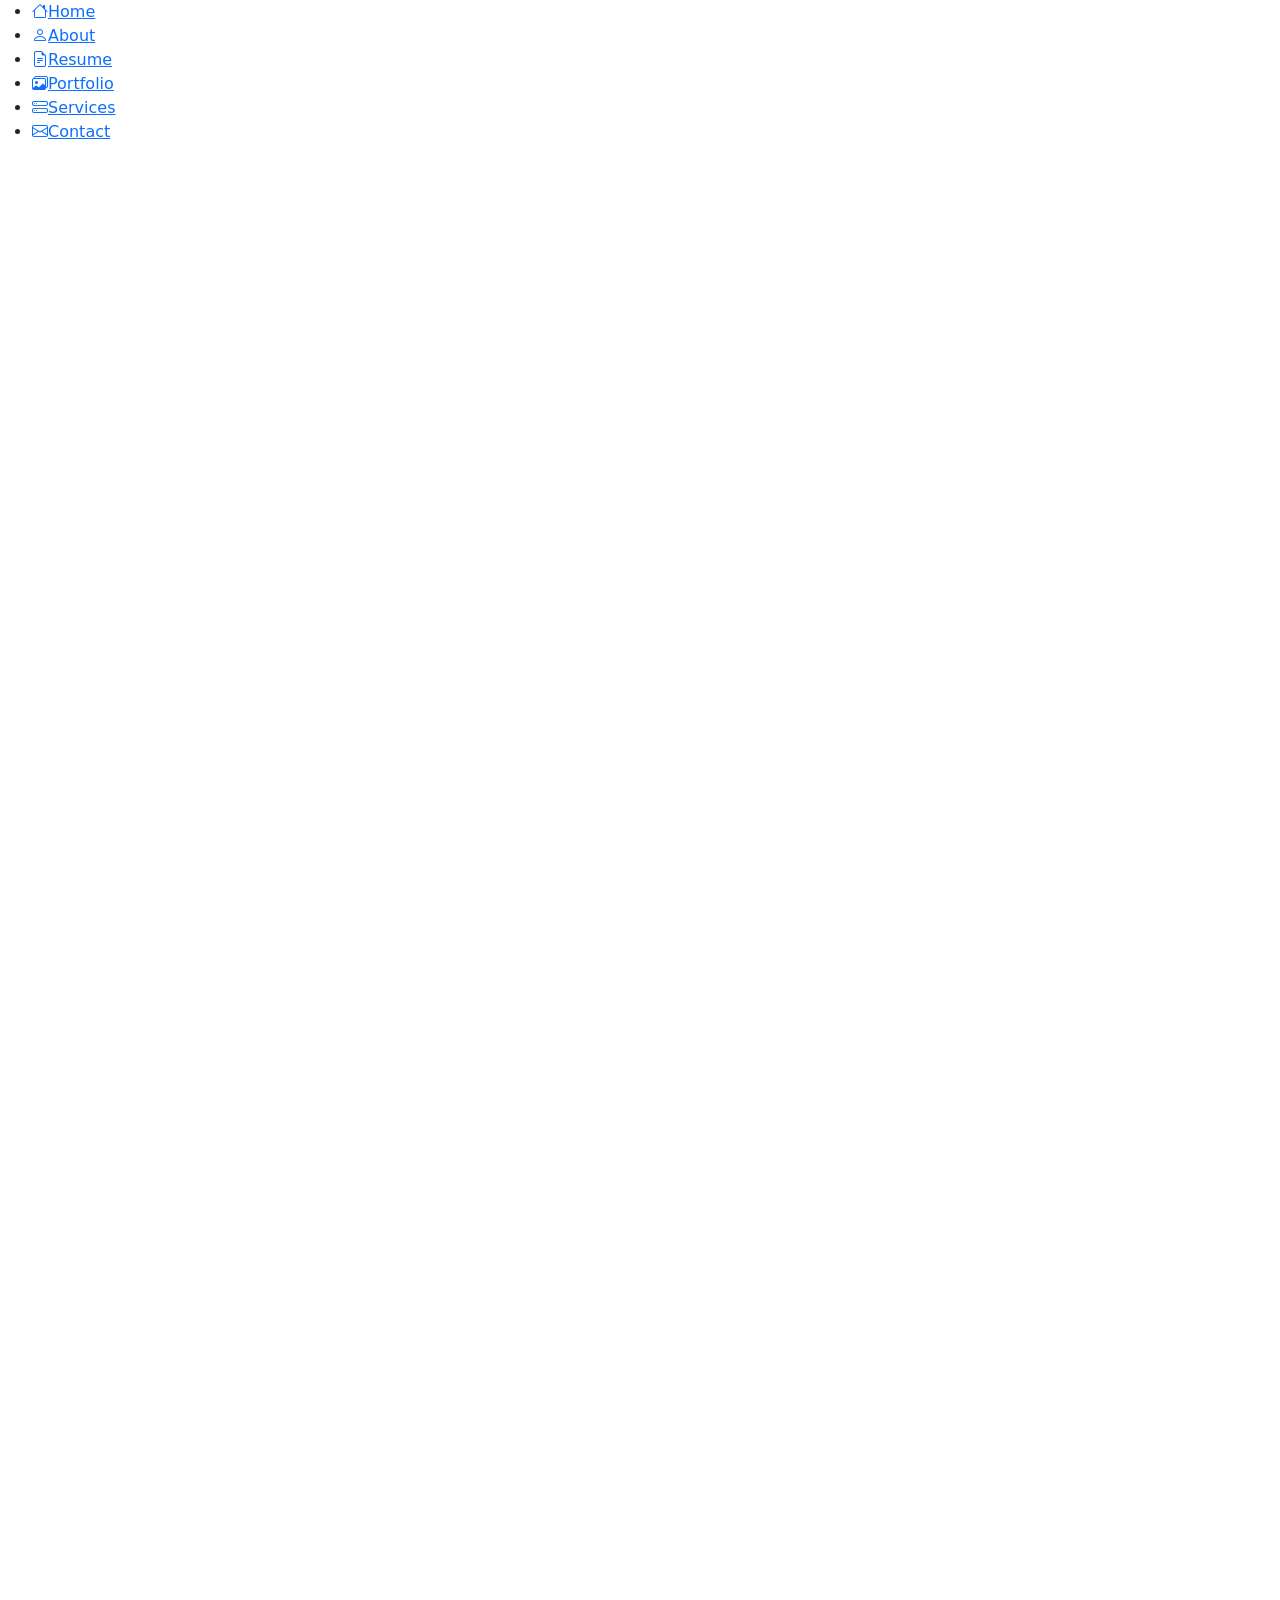
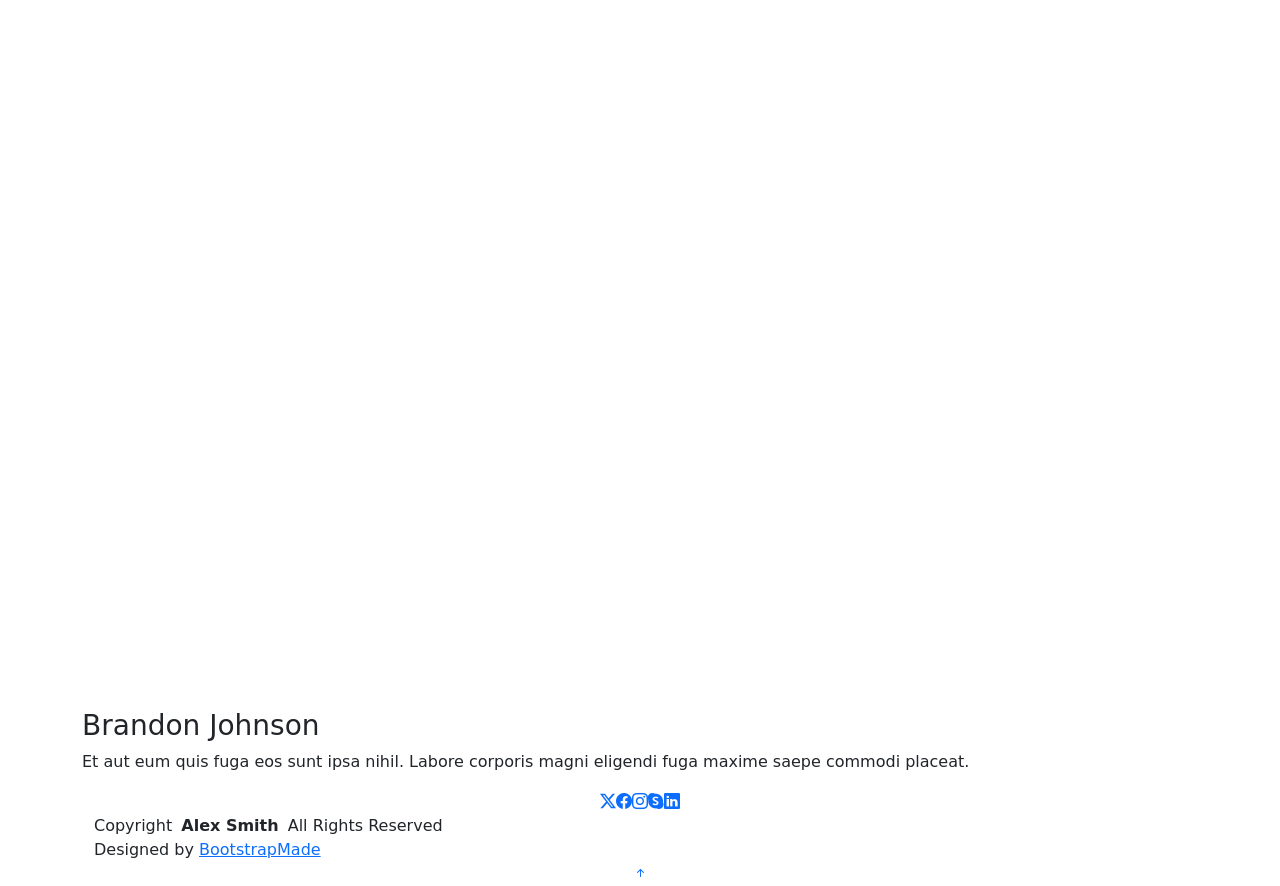
==== commit f8a6a9f2: "added new images file" ====
--- a/index.html
+++ b/index.html
@@ -136,10 +136,10 @@
         <div class="container section-title" data-aos="fade-up">
           <h2>About</h2>
           <p>
-            Magnam dolores commodi suscipit. Necessitatibus eius consequatur ex
-            aliquid fuga eum quidem. Sit sint consectetur velit. Quisquam quos
-            quisquam cupiditate. Et nemo qui impedit suscipit alias ea. Quia
-            fugiat sit in iste officiis commodi quidem hic quas.
+            Lorem ipsum dolor sit amet consectetur, adipisicing elit. Dolorem
+            accusamus iusto ipsa a quibusdam pariatur dolores optio amet, omnis
+            impedit exercitationem, saepe rerum eius quos, voluptatibus ipsum
+            asperiores sit. Tempore!
           </p>
         </div>
         <!-- End Section Title -->
@@ -561,7 +561,7 @@
                 class="col-lg-4 col-md-6 portfolio-item isotope-item filter-app"
               >
                 <img
-                  src="assets/img/masonry-portfolio/masonry-portfolio-1.jpg"
+                  src="https://monovm.com/uploads/tinymce/antoniy/choose%20the%20right%20backend/backend-for-article-2.jpg"
                   class="img-fluid"
                   alt=""
                 />
@@ -569,7 +569,7 @@
                   <h4>App 1</h4>
                   <p>Lorem ipsum, dolor sit</p>
                   <a
-                    href="assets/img/masonry-portfolio/masonry-portfolio-1.jpg"
+                    href="https://monovm.com/uploads/tinymce/antoniy/choose%20the%20right%20backend/backend-for-article-2.jpg"
                     title="App 1"
                     data-gallery="portfolio-gallery-app"
                     class="glightbox preview-link"
@@ -589,7 +589,7 @@
                 class="col-lg-4 col-md-6 portfolio-item isotope-item filter-product"
               >
                 <img
-                  src="assets/img/masonry-portfolio/masonry-portfolio-2.jpg"
+                  src="assets/img/maxresdefault.jpg"
                   class="img-fluid"
                   alt=""
                 />
@@ -597,7 +597,7 @@
                   <h4>Product 1</h4>
                   <p>Lorem ipsum, dolor sit</p>
                   <a
-                    href="assets/img/masonry-portfolio/masonry-portfolio-2.jpg"
+                    href="assets/img/maxresdefault.jpg"
                     title="Product 1"
                     data-gallery="portfolio-gallery-product"
                     class="glightbox preview-link"
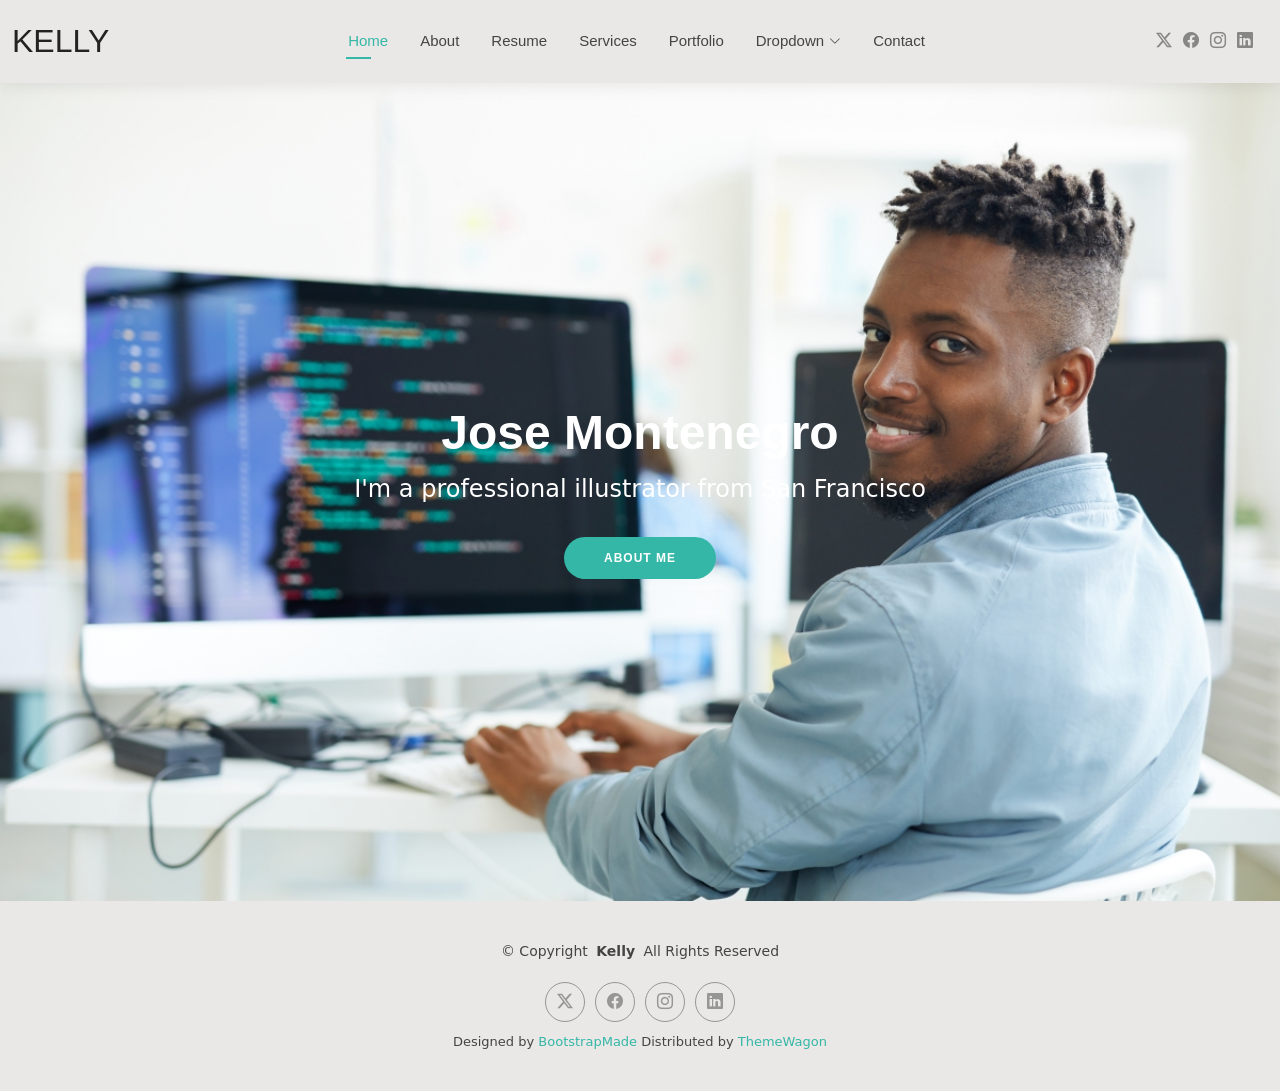
==== commit 80cc961c: "first version" ====
--- a/index.html
+++ b/index.html
@@ -1,1412 +1,155 @@
 <!DOCTYPE html>
 <html lang="en">
-  <head>
-    <meta charset="utf-8" />
-    <meta content="width=device-width, initial-scale=1.0" name="viewport" />
-    <title>José Montenegro Zelada</title>
-    <meta content="" name="description" />
-    <meta content="" name="keywords" />
 
-    <!-- Favicons -->
-    <link
-      href="https://res.cloudinary.com/duhbmesjr/image/upload/v1620852826/portafolio/version%201.0/assets/logo_bsdyjh.png"
-      rel="icon"
-    />
-    <link href="assets/img/apple-touch-icon.png" rel="apple-touch-icon" />
+<head>
+  <meta charset="utf-8">
+  <meta content="width=device-width, initial-scale=1.0" name="viewport">
+  <title>Index - Kelly Bootstrap Template</title>
+  <meta name="description" content="">
+  <meta name="keywords" content="">
 
-    <!-- Fonts -->
-    <link href="https://fonts.googleapis.com" rel="preconnect" />
-    <link href="https://fonts.gstatic.com" rel="preconnect" crossorigin />
-    <link
-      href="https://fonts.googleapis.com/css2?family=Roboto:ital,wght@0,100;0,300;0,400;0,500;0,700;0,900;1,100;1,300;1,400;1,500;1,700;1,900&family=Poppins:ital,wght@0,100;0,200;0,300;0,400;0,500;0,600;0,700;0,800;0,900;1,100;1,200;1,300;1,400;1,500;1,600;1,700;1,800;1,900&family=Raleway:ital,wght@0,100;0,200;0,300;0,400;0,500;0,600;0,700;0,800;0,900;1,100;1,200;1,300;1,400;1,500;1,600;1,700;1,800;1,900&display=swap"
-      rel="stylesheet"
-    />
+  <!-- Favicons -->
+  <link href="assets/img/favicon.png" rel="icon">
+  <link href="assets/img/apple-touch-icon.png" rel="apple-touch-icon">
 
-    <!-- Vendor CSS Files -->
-    <link
-      href="assets/vendor/bootstrap/css/bootstrap.min.css"
-      rel="stylesheet"
-    />
-    <link
-      href="assets/vendor/bootstrap-icons/bootstrap-icons.css"
-      rel="stylesheet"
-    />
-    <link href="assets/vendor/aos/aos.css" rel="stylesheet" />
-    <link
-      href="assets/vendor/glightbox/css/glightbox.min.css"
-      rel="stylesheet"
-    />
-    <link href="assets/vendor/swiper/swiper-bundle.min.css" rel="stylesheet" />
+  <!-- Fonts -->
+  <link href="https://fonts.googleapis.com" rel="preconnect">
+  <link href="https://fonts.gstatic.com" rel="preconnect" crossorigin>
+  <link href="https://fonts.googleapis.com/css2?family=Roboto:ital,wght@0,100;0,300;0,400;0,500;0,700;0,900;1,100;1,300;1,400;1,500;1,700;1,900&family=Poppins:ital,wght@0,100;0,200;0,300;0,400;0,500;0,600;0,700;0,800;0,900;1,100;1,200;1,300;1,400;1,500;1,600;1,700;1,800;1,900&family=Raleway:ital,wght@0,100;0,200;0,300;0,400;0,500;0,600;0,700;0,800;0,900;1,100;1,200;1,300;1,400;1,500;1,600;1,700;1,800;1,900&display=swap" rel="stylesheet">
 
-    <!-- Main CSS File -->
-    <link href="assets/css/main.css" rel="stylesheet" />
+  <!-- Vendor CSS Files -->
+  <link href="assets/vendor/bootstrap/css/bootstrap.min.css" rel="stylesheet">
+  <link href="assets/vendor/bootstrap-icons/bootstrap-icons.css" rel="stylesheet">
+  <link href="assets/vendor/aos/aos.css" rel="stylesheet">
+  <link href="assets/vendor/swiper/swiper-bundle.min.css" rel="stylesheet">
+  <link href="assets/vendor/glightbox/css/glightbox.min.css" rel="stylesheet">
 
-    <!-- =======================================================
-  * Template Name: MyResume
-  * Template URL: https://bootstrapmade.com/free-html-bootstrap-template-my-resume/
-  * Updated: Jun 29 2024 with Bootstrap v5.3.3
+  <!-- Main CSS File -->
+  <link href="assets/css/main.css" rel="stylesheet">
+
+  <!-- =======================================================
+  * Template Name: Kelly
+  * Template URL: https://bootstrapmade.com/kelly-free-bootstrap-cv-resume-html-template/
+  * Updated: Aug 07 2024 with Bootstrap v5.3.3
   * Author: BootstrapMade.com
   * License: https://bootstrapmade.com/license/
   ======================================================== -->
-  </head>
+</head>
 
-  <body class="index-page">
-    <header
-      id="header"
-      class="header d-flex flex-column justify-content-center"
-    >
-      <i class="header-toggle d-xl-none bi bi-list"></i>
+<body class="index-page">
+
+  <header id="header" class="header d-flex align-items-center light-background sticky-top">
+    <div class="container-fluid position-relative d-flex align-items-center justify-content-between">
+
+      <a href="index.html" class="logo d-flex align-items-center me-auto me-xl-0">
+        <!-- Uncomment the line below if you also wish to use an image logo -->
+        <!-- <img src="assets/img/logo.png" alt=""> -->
+        <h1 class="sitename">Kelly</h1>
+      </a>
 
       <nav id="navmenu" class="navmenu">
         <ul>
-          <li>
-            <a href="#hero" class="active"
-              ><i class="bi bi-house navicon"></i><span>Home</span></a
-            >
+          <li><a href="index.html" class="active">Home</a></li>
+          <li><a href="about.html">About</a></li>
+          <li><a href="resume.html">Resume</a></li>
+          <li><a href="services.html">Services</a></li>
+          <li><a href="portfolio.html">Portfolio</a></li>
+          <li class="dropdown"><a href="#"><span>Dropdown</span> <i class="bi bi-chevron-down toggle-dropdown"></i></a>
+            <ul>
+              <li><a href="#">Dropdown 1</a></li>
+              <li class="dropdown"><a href="#"><span>Deep Dropdown</span> <i class="bi bi-chevron-down toggle-dropdown"></i></a>
+                <ul>
+                  <li><a href="#">Deep Dropdown 1</a></li>
+                  <li><a href="#">Deep Dropdown 2</a></li>
+                  <li><a href="#">Deep Dropdown 3</a></li>
+                  <li><a href="#">Deep Dropdown 4</a></li>
+                  <li><a href="#">Deep Dropdown 5</a></li>
+                </ul>
+              </li>
+              <li><a href="#">Dropdown 2</a></li>
+              <li><a href="#">Dropdown 3</a></li>
+              <li><a href="#">Dropdown 4</a></li>
+            </ul>
           </li>
-          <li>
-            <a href="#about"
-              ><i class="bi bi-person navicon"></i><span>About</span></a
-            >
-          </li>
-          <li>
-            <a href="#resume"
-              ><i class="bi bi-file-earmark-text navicon"></i
-              ><span>Resume</span></a
-            >
-          </li>
-          <li>
-            <a href="#portfolio"
-              ><i class="bi bi-images navicon"></i><span>Portfolio</span></a
-            >
-          </li>
-          <li>
-            <a href="#services"
-              ><i class="bi bi-hdd-stack navicon"></i><span>Services</span></a
-            >
-          </li>
-          <li>
-            <a href="#contact"
-              ><i class="bi bi-envelope navicon"></i><span>Contact</span></a
-            >
-          </li>
+          <li><a href="contact.html">Contact</a></li>
         </ul>
+        <i class="mobile-nav-toggle d-xl-none bi bi-list"></i>
       </nav>
-    </header>
 
-    <main class="main">
-      <!-- Hero Section -->
-      <section id="hero" class="hero section light-background">
-        <img src="assets/img/hero-bg.jpg" alt="" />
+      <div class="header-social-links">
+        <a href="#" class="twitter"><i class="bi bi-twitter-x"></i></a>
+        <a href="#" class="facebook"><i class="bi bi-facebook"></i></a>
+        <a href="#" class="instagram"><i class="bi bi-instagram"></i></a>
+        <a href="#" class="linkedin"><i class="bi bi-linkedin"></i></a>
+      </div>
 
-        <div class="container" data-aos="zoom-out">
-          <div class="row justify-content-center">
-            <div class="col-lg-9">
-              <h2>José Montenegro</h2>
-              <p>
-                I'm
-                <span
-                  class="typed"
-                  data-typed-items="Backend, Developer, Freelancer, Photographer"
-                  >Backend Developer</span
-                ><span
-                  class="typed-cursor typed-cursor--blink"
-                  aria-hidden="true"
-                ></span>
-              </p>
-              <div class="social-links">
-                <a href="#"><i class="bi bi-twitter-x"></i></a>
-                <a href="#"><i class="bi bi-facebook"></i></a>
-                <a href="#"><i class="bi bi-instagram"></i></a>
-                <a
-                  href="https://www.linkedin.com/in/jose-montenegro-jamzdeveloper"
-                  target="_blank"
-                  ><i class="bi bi-linkedin"></i
-                ></a>
-              </div>
-            </div>
-          </div>
-        </div>
-      </section>
-      <!-- /Hero Section -->
+    </div>
+  </header>
 
-      <!-- About Section -->
-      <section id="about" class="about section">
-        <!-- Section Title -->
-        <div class="container section-title" data-aos="fade-up">
-          <h2>About</h2>
-          <p>
-            Lorem ipsum dolor sit amet consectetur, adipisicing elit. Dolorem
-            accusamus iusto ipsa a quibusdam pariatur dolores optio amet, omnis
-            impedit exercitationem, saepe rerum eius quos, voluptatibus ipsum
-            asperiores sit. Tempore!
-          </p>
-        </div>
-        <!-- End Section Title -->
+  <main class="main">
 
-        <div class="container" data-aos="fade-up" data-aos-delay="100">
-          <div class="row gy-4 justify-content-center">
-            <div class="col-lg-4">
-              <img src="assets/img/profile-img.jpg" class="img-fluid" alt="" />
-            </div>
-            <div class="col-lg-8 content">
-              <h2>Frontend &amp; Web Developer.</h2>
-              <p class="fst-italic py-3">
-                Lorem ipsum dolor sit amet, consectetur adipiscing elit, sed do
-                eiusmod tempor incididunt ut labore et dolore magna aliqua.
-              </p>
-              <div class="row">
-                <div class="col-lg-6">
-                  <ul>
-                    <li>
-                      <i class="bi bi-chevron-right"></i>
-                      <strong>Birthday:</strong> <span>1 May 1995</span>
-                    </li>
-                    <li>
-                      <i class="bi bi-chevron-right"></i>
-                      <strong>Website:</strong> <span>www.example.com</span>
-                    </li>
-                    <li>
-                      <i class="bi bi-chevron-right"></i>
-                      <strong>Phone:</strong> <span>+123 456 7890</span>
-                    </li>
-                    <li>
-                      <i class="bi bi-chevron-right"></i>
-                      <strong>City:</strong> <span>New York, USA</span>
-                    </li>
-                  </ul>
-                </div>
-                <div class="col-lg-6">
-                  <ul>
-                    <li>
-                      <i class="bi bi-chevron-right"></i> <strong>Age:</strong>
-                      <span>30</span>
-                    </li>
-                    <li>
-                      <i class="bi bi-chevron-right"></i>
-                      <strong>Degree:</strong> <span>Master</span>
-                    </li>
-                    <li>
-                      <i class="bi bi-chevron-right"></i>
-                      <strong>Email:</strong> <span>email@example.com</span>
-                    </li>
-                    <li>
-                      <i class="bi bi-chevron-right"></i>
-                      <strong>Freelance:</strong> <span>Available</span>
-                    </li>
-                  </ul>
-                </div>
-              </div>
-              <p class="py-3">
-                Officiis eligendi itaque labore et dolorum mollitia officiis
-                optio vero. Quisquam sunt adipisci omnis et ut. Nulla
-                accusantium dolor incidunt officia tempore. Et eius omnis.
-                Cupiditate ut dicta maxime officiis quidem quia. Sed et
-                consectetur qui quia repellendus itaque neque.
-              </p>
-            </div>
-          </div>
-        </div>
-      </section>
-      <!-- /About Section -->
+    <!-- Hero Section -->
+    <section id="hero" class="hero section">
 
-      <!-- Stats Section -->
-      <section id="stats" class="stats section">
-        <div class="container" data-aos="fade-up" data-aos-delay="100">
-          <div class="row gy-4">
-            <div
-              class="col-lg-3 col-md-6 d-flex flex-column align-items-center"
-            >
-              <i class="bi bi-emoji-smile"></i>
-              <div class="stats-item">
-                <span
-                  data-purecounter-start="0"
-                  data-purecounter-end="232"
-                  data-purecounter-duration="1"
-                  class="purecounter"
-                ></span>
-                <p>Happy Clients</p>
-              </div>
-            </div>
-            <!-- End Stats Item -->
+      <img src="./assets/img/NTI5NzE_yO9RrR6SnCrwhNbe-2173-NOC.jpg" alt="" data-aos="fade-in">
 
-            <div
-              class="col-lg-3 col-md-6 d-flex flex-column align-items-center"
-            >
-              <i class="bi bi-journal-richtext"></i>
-              <div class="stats-item">
-                <span
-                  data-purecounter-start="0"
-                  data-purecounter-end="521"
-                  data-purecounter-duration="1"
-                  class="purecounter"
-                ></span>
-                <p>Projects</p>
-              </div>
-            </div>
-            <!-- End Stats Item -->
-
-            <div
-              class="col-lg-3 col-md-6 d-flex flex-column align-items-center"
-            >
-              <i class="bi bi-headset"></i>
-              <div class="stats-item">
-                <span
-                  data-purecounter-start="0"
-                  data-purecounter-end="1463"
-                  data-purecounter-duration="1"
-                  class="purecounter"
-                ></span>
-                <p>Hours Of Support</p>
-              </div>
-            </div>
-            <!-- End Stats Item -->
-
-            <div
-              class="col-lg-3 col-md-6 d-flex flex-column align-items-center"
-            >
-              <i class="bi bi-people"></i>
-              <div class="stats-item">
-                <span
-                  data-purecounter-start="0"
-                  data-purecounter-end="15"
-                  data-purecounter-duration="1"
-                  class="purecounter"
-                ></span>
-                <p>Hard Workers</p>
-              </div>
-            </div>
-            <!-- End Stats Item -->
-          </div>
-        </div>
-      </section>
-      <!-- /Stats Section -->
-
-      <!-- Skills Section -->
-      <section id="skills" class="skills section">
-        <!-- Section Title -->
-        <div class="container section-title" data-aos="fade-up">
-          <h2>Skills</h2>
-          <p>
-            Necessitatibus eius consequatur ex aliquid fuga eum quidem sint
-            consectetur velit
-          </p>
-        </div>
-        <!-- End Section Title -->
-
-        <div class="container" data-aos="fade-up" data-aos-delay="100">
-          <div class="row skills-content skills-animation">
-            <div class="col-lg-6">
-              <div class="progress">
-                <span class="skill"
-                  ><span>HTML</span> <i class="val">100%</i></span
-                >
-                <div class="progress-bar-wrap">
-                  <div
-                    class="progress-bar"
-                    role="progressbar"
-                    aria-valuenow="100"
-                    aria-valuemin="0"
-                    aria-valuemax="100"
-                  ></div>
-                </div>
-              </div>
-              <!-- End Skills Item -->
-
-              <div class="progress">
-                <span class="skill"
-                  ><span>CSS</span> <i class="val">90%</i></span
-                >
-                <div class="progress-bar-wrap">
-                  <div
-                    class="progress-bar"
-                    role="progressbar"
-                    aria-valuenow="90"
-                    aria-valuemin="0"
-                    aria-valuemax="100"
-                  ></div>
-                </div>
-              </div>
-              <!-- End Skills Item -->
-
-              <div class="progress">
-                <span class="skill"
-                  ><span>JavaScript</span> <i class="val">75%</i></span
-                >
-                <div class="progress-bar-wrap">
-                  <div
-                    class="progress-bar"
-                    role="progressbar"
-                    aria-valuenow="75"
-                    aria-valuemin="0"
-                    aria-valuemax="100"
-                  ></div>
-                </div>
-              </div>
-              <!-- End Skills Item -->
-            </div>
-
-            <div class="col-lg-6">
-              <div class="progress">
-                <span class="skill"
-                  ><span>PHP</span> <i class="val">80%</i></span
-                >
-                <div class="progress-bar-wrap">
-                  <div
-                    class="progress-bar"
-                    role="progressbar"
-                    aria-valuenow="80"
-                    aria-valuemin="0"
-                    aria-valuemax="100"
-                  ></div>
-                </div>
-              </div>
-              <!-- End Skills Item -->
-
-              <div class="progress">
-                <span class="skill"
-                  ><span>WordPress/CMS</span> <i class="val">90%</i></span
-                >
-                <div class="progress-bar-wrap">
-                  <div
-                    class="progress-bar"
-                    role="progressbar"
-                    aria-valuenow="90"
-                    aria-valuemin="0"
-                    aria-valuemax="100"
-                  ></div>
-                </div>
-              </div>
-              <!-- End Skills Item -->
-
-              <div class="progress">
-                <span class="skill"
-                  ><span>Photoshop</span> <i class="val">55%</i></span
-                >
-                <div class="progress-bar-wrap">
-                  <div
-                    class="progress-bar"
-                    role="progressbar"
-                    aria-valuenow="55"
-                    aria-valuemin="0"
-                    aria-valuemax="100"
-                  ></div>
-                </div>
-              </div>
-              <!-- End Skills Item -->
-            </div>
-          </div>
-        </div>
-      </section>
-      <!-- /Skills Section -->
-
-      <!-- Resume Section -->
-      <!--
-      <section id="resume" class="resume section">
-      
-         <div class="container section-title" data-aos="fade-up">
-          <h2>Resume</h2>
-          <p>
-            Magnam dolores commodi suscipit. Necessitatibus eius consequatur ex
-            aliquid fuga eum quidem. Sit sint consectetur velit. Quisquam quos
-            quisquam cupiditate. Et nemo qui impedit suscipit alias ea. Quia
-            fugiat sit in iste officiis commodi quidem hic quas.
-          </p>
-        </div>
-    
-        
-  
-        <div class="container">
-          <div class="row">
-            <div class="col-lg-6" data-aos="fade-up" data-aos-delay="100">
-              <h3 class="resume-title">Sumary</h3>
-
-              <div class="resume-item pb-0">
-                <h4>Brandon Johnson</h4>
-                <p>
-                  <em
-                    >Innovative and deadline-driven Graphic Backend with 3+
-                    years of experience designing and developing user-centered
-                    digital/print marketing material from initial concept to
-                    final, polished deliverable.</em
-                  >
-                </p>
-                <ul>
-                  <li>Portland par 127,Orlando, FL</li>
-                  <li>(123) 456-7891</li>
-                  <li>alice.barkley@example.com</li>
-                </ul>
-              </div>
-
-              <h3 class="resume-title">Education</h3>
-              <div class="resume-item">
-                <h4>Master of Fine Arts &amp; Graphic Design</h4>
-                <h5>2015 - 2016</h5>
-                <p><em>Rochester Institute of Technology, Rochester, NY</em></p>
-                <p>
-                  Qui deserunt veniam. Et sed aliquam labore tempore sed
-                  quisquam iusto autem sit. Ea vero voluptatum qui ut
-                  dignissimos deleniti nerada porti sand markend
-                </p>
-              </div>
-
-              <div class="resume-item">
-                <h4>Bachelor of Fine Arts &amp; Graphic Design</h4>
-                <h5>2010 - 2014</h5>
-                <p><em>Rochester Institute of Technology, Rochester, NY</em></p>
-                <p>
-                  Quia nobis sequi est occaecati aut. Repudiandae et iusto quae
-                  reiciendis et quis Eius vel ratione eius unde vitae rerum
-                  voluptates asperiores voluptatem Earum molestiae consequatur
-                  neque etlon sader mart dila
-                </p>
-              </div>
-            </div>
-
-            <div class="col-lg-6" data-aos="fade-up" data-aos-delay="200">
-              <h3 class="resume-title">Professional Experience</h3>
-              <div class="resume-item">
-                <h4>Senior graphic design specialist</h4>
-                <h5>2019 - Present</h5>
-                <p><em>Experion, New York, NY </em></p>
-                <ul>
-                  <li>
-                    Lead in the design, development, and implementation of the
-                    graphic, layout, and production communication materials
-                  </li>
-                  <li>
-                    Delegate tasks to the 7 members of the design team and
-                    provide counsel on all aspects of the project.
-                  </li>
-                  <li>
-                    Supervise the assessment of all graphic materials in order
-                    to ensure quality and accuracy of the design
-                  </li>
-                  <li>
-                    Oversee the efficient use of production project budgets
-                    ranging from $2,000 - $25,000
-                  </li>
-                </ul>
-              </div>
-
-              <div class="resume-item">
-                <h4>Graphic design specialist</h4>
-                <h5>2017 - 2018</h5>
-                <p><em>Stepping Stone Advertising, New York, NY</em></p>
-                <ul>
-                  <li>
-                    Developed numerous marketing programs (logos,
-                    brochures,infographics, presentations, and advertisements).
-                  </li>
-                  <li>
-                    Managed up to 5 projects or tasks at a given time while
-                    under pressure
-                  </li>
-                  <li>
-                    Recommended and consulted with clients on the most
-                    appropriate graphic design
-                  </li>
-                  <li>
-                    Created 4+ design presentations and proposals a month for
-                    clients and account managers
-                  </li>
-                </ul>
-              </div>
-            </div>
-          </div>
-        </div>
-      </section>
-    -->
-      <!-- /Resume Section -->
-
-      <!-- Portfolio Section -->
-      <section id="portfolio" class="portfolio section">
-        <!-- Section Title -->
-        <div class="container section-title" data-aos="fade-up">
-          <h2>Portfolio</h2>
-          <p>
-            Magnam dolores commodi suscipit. Necessitatibus eius consequatur ex
-            aliquid fuga eum quidem. Sit sint consectetur velit. Quisquam quos
-            quisquam cupiditate. Et nemo qui impedit suscipit alias ea. Quia
-            fugiat sit in iste officiis commodi quidem hic quas.
-          </p>
-        </div>
-        <!-- End Section Title -->
-
-        <div class="container">
-          <div
-            class="isotope-layout"
-            data-default-filter="*"
-            data-layout="masonry"
-            data-sort="original-order"
-          >
-            <ul
-              class="portfolio-filters isotope-filters"
-              data-aos="fade-up"
-              data-aos-delay="100"
-            >
-              <li data-filter="*" class="filter-active">All</li>
-              <li data-filter=".filter-app">App</li>
-              <li data-filter=".filter-product">Card</li>
-              <li data-filter=".filter-branding">Web</li>
-            </ul>
-            <!-- End Portfolio Filters -->
-
-            <div
-              class="row gy-4 isotope-container"
-              data-aos="fade-up"
-              data-aos-delay="200"
-            >
-              <div
-                class="col-lg-4 col-md-6 portfolio-item isotope-item filter-app"
-              >
-                <img
-                  src="https://monovm.com/uploads/tinymce/antoniy/choose%20the%20right%20backend/backend-for-article-2.jpg"
-                  class="img-fluid"
-                  alt=""
-                />
-                <div class="portfolio-info">
-                  <h4>App 1</h4>
-                  <p>Lorem ipsum, dolor sit</p>
-                  <a
-                    href="https://monovm.com/uploads/tinymce/antoniy/choose%20the%20right%20backend/backend-for-article-2.jpg"
-                    title="App 1"
-                    data-gallery="portfolio-gallery-app"
-                    class="glightbox preview-link"
-                    ><i class="bi bi-zoom-in"></i
-                  ></a>
-                  <a
-                    href="portfolio-details.html"
-                    title="More Details"
-                    class="details-link"
-                    ><i class="bi bi-link-45deg"></i
-                  ></a>
-                </div>
-              </div>
-              <!-- End Portfolio Item -->
-
-              <div
-                class="col-lg-4 col-md-6 portfolio-item isotope-item filter-product"
-              >
-                <img
-                  src="assets/img/maxresdefault.jpg"
-                  class="img-fluid"
-                  alt=""
-                />
-                <div class="portfolio-info">
-                  <h4>Product 1</h4>
-                  <p>Lorem ipsum, dolor sit</p>
-                  <a
-                    href="assets/img/maxresdefault.jpg"
-                    title="Product 1"
-                    data-gallery="portfolio-gallery-product"
-                    class="glightbox preview-link"
-                    ><i class="bi bi-zoom-in"></i
-                  ></a>
-                  <a
-                    href="portfolio-details.html"
-                    title="More Details"
-                    class="details-link"
-                    ><i class="bi bi-link-45deg"></i
-                  ></a>
-                </div>
-              </div>
-              <!-- End Portfolio Item -->
-
-              <div
-                class="col-lg-4 col-md-6 portfolio-item isotope-item filter-branding"
-              >
-                <img
-                  src="assets/img/masonry-portfolio/masonry-portfolio-3.jpg"
-                  class="img-fluid"
-                  alt=""
-                />
-                <div class="portfolio-info">
-                  <h4>Branding 1</h4>
-                  <p>Lorem ipsum, dolor sit</p>
-                  <a
-                    href="assets/img/masonry-portfolio/masonry-portfolio-3.jpg"
-                    title="Branding 1"
-                    data-gallery="portfolio-gallery-branding"
-                    class="glightbox preview-link"
-                    ><i class="bi bi-zoom-in"></i
-                  ></a>
-                  <a
-                    href="portfolio-details.html"
-                    title="More Details"
-                    class="details-link"
-                    ><i class="bi bi-link-45deg"></i
-                  ></a>
-                </div>
-              </div>
-              <!-- End Portfolio Item -->
-
-              <div
-                class="col-lg-4 col-md-6 portfolio-item isotope-item filter-app"
-              >
-                <img
-                  src="assets/img/masonry-portfolio/masonry-portfolio-4.jpg"
-                  class="img-fluid"
-                  alt=""
-                />
-                <div class="portfolio-info">
-                  <h4>App 2</h4>
-                  <p>Lorem ipsum, dolor sit</p>
-                  <a
-                    href="assets/img/masonry-portfolio/masonry-portfolio-4.jpg"
-                    title="App 2"
-                    data-gallery="portfolio-gallery-app"
-                    class="glightbox preview-link"
-                    ><i class="bi bi-zoom-in"></i
-                  ></a>
-                  <a
-                    href="portfolio-details.html"
-                    title="More Details"
-                    class="details-link"
-                    ><i class="bi bi-link-45deg"></i
-                  ></a>
-                </div>
-              </div>
-              <!-- End Portfolio Item -->
-
-              <div
-                class="col-lg-4 col-md-6 portfolio-item isotope-item filter-product"
-              >
-                <img
-                  src="assets/img/masonry-portfolio/masonry-portfolio-5.jpg"
-                  class="img-fluid"
-                  alt=""
-                />
-                <div class="portfolio-info">
-                  <h4>Product 2</h4>
-                  <p>Lorem ipsum, dolor sit</p>
-                  <a
-                    href="assets/img/masonry-portfolio/masonry-portfolio-5.jpg"
-                    title="Product 2"
-                    data-gallery="portfolio-gallery-product"
-                    class="glightbox preview-link"
-                    ><i class="bi bi-zoom-in"></i
-                  ></a>
-                  <a
-                    href="portfolio-details.html"
-                    title="More Details"
-                    class="details-link"
-                    ><i class="bi bi-link-45deg"></i
-                  ></a>
-                </div>
-              </div>
-              <!-- End Portfolio Item -->
-
-              <div
-                class="col-lg-4 col-md-6 portfolio-item isotope-item filter-branding"
-              >
-                <img
-                  src="assets/img/masonry-portfolio/masonry-portfolio-6.jpg"
-                  class="img-fluid"
-                  alt=""
-                />
-                <div class="portfolio-info">
-                  <h4>Branding 2</h4>
-                  <p>Lorem ipsum, dolor sit</p>
-                  <a
-                    href="assets/img/masonry-portfolio/masonry-portfolio-6.jpg"
-                    title="Branding 2"
-                    data-gallery="portfolio-gallery-branding"
-                    class="glightbox preview-link"
-                    ><i class="bi bi-zoom-in"></i
-                  ></a>
-                  <a
-                    href="portfolio-details.html"
-                    title="More Details"
-                    class="details-link"
-                    ><i class="bi bi-link-45deg"></i
-                  ></a>
-                </div>
-              </div>
-              <!-- End Portfolio Item -->
-
-              <div
-                class="col-lg-4 col-md-6 portfolio-item isotope-item filter-app"
-              >
-                <img
-                  src="assets/img/masonry-portfolio/masonry-portfolio-7.jpg"
-                  class="img-fluid"
-                  alt=""
-                />
-                <div class="portfolio-info">
-                  <h4>App 3</h4>
-                  <p>Lorem ipsum, dolor sit</p>
-                  <a
-                    href="assets/img/masonry-portfolio/masonry-portfolio-7.jpg"
-                    title="App 3"
-                    data-gallery="portfolio-gallery-app"
-                    class="glightbox preview-link"
-                    ><i class="bi bi-zoom-in"></i
-                  ></a>
-                  <a
-                    href="portfolio-details.html"
-                    title="More Details"
-                    class="details-link"
-                    ><i class="bi bi-link-45deg"></i
-                  ></a>
-                </div>
-              </div>
-              <!-- End Portfolio Item -->
-
-              <div
-                class="col-lg-4 col-md-6 portfolio-item isotope-item filter-product"
-              >
-                <img
-                  src="assets/img/masonry-portfolio/masonry-portfolio-8.jpg"
-                  class="img-fluid"
-                  alt=""
-                />
-                <div class="portfolio-info">
-                  <h4>Product 3</h4>
-                  <p>Lorem ipsum, dolor sit</p>
-                  <a
-                    href="assets/img/masonry-portfolio/masonry-portfolio-8.jpg"
-                    title="Product 3"
-                    data-gallery="portfolio-gallery-product"
-                    class="glightbox preview-link"
-                    ><i class="bi bi-zoom-in"></i
-                  ></a>
-                  <a
-                    href="portfolio-details.html"
-                    title="More Details"
-                    class="details-link"
-                    ><i class="bi bi-link-45deg"></i
-                  ></a>
-                </div>
-              </div>
-              <!-- End Portfolio Item -->
-
-              <div
-                class="col-lg-4 col-md-6 portfolio-item isotope-item filter-branding"
-              >
-                <img
-                  src="assets/img/masonry-portfolio/masonry-portfolio-9.jpg"
-                  class="img-fluid"
-                  alt=""
-                />
-                <div class="portfolio-info">
-                  <h4>Branding 3</h4>
-                  <p>Lorem ipsum, dolor sit</p>
-                  <a
-                    href="assets/img/masonry-portfolio/masonry-portfolio-9.jpg"
-                    title="Branding 2"
-                    data-gallery="portfolio-gallery-branding"
-                    class="glightbox preview-link"
-                    ><i class="bi bi-zoom-in"></i
-                  ></a>
-                  <a
-                    href="portfolio-details.html"
-                    title="More Details"
-                    class="details-link"
-                    ><i class="bi bi-link-45deg"></i
-                  ></a>
-                </div>
-              </div>
-              <!-- End Portfolio Item -->
-            </div>
-            <!-- End Portfolio Container -->
-          </div>
-        </div>
-      </section>
-      <!-- /Portfolio Section -->
-
-      <!-- Services Section -->
-      <section id="services" class="services section">
-        <!-- Section Title -->
-        <div class="container section-title" data-aos="fade-up">
-          <h2>Services</h2>
-          <p>
-            Magnam dolores commodi suscipit. Necessitatibus eius consequatur ex
-            aliquid fuga eum quidem. Sit sint consectetur velit. Quisquam quos
-            quisquam cupiditate. Et nemo qui impedit suscipit alias ea. Quia
-            fugiat sit in iste officiis commodi quidem hic quas.
-          </p>
-        </div>
-        <!-- End Section Title -->
-
-        <div class="container">
-          <div class="row gy-4">
-            <div
-              class="col-lg-4 col-md-6"
-              data-aos="fade-up"
-              data-aos-delay="100"
-            >
-              <div class="service-item item-cyan position-relative">
-                <div class="icon">
-                  <svg
-                    width="100"
-                    height="100"
-                    viewBox="0 0 600 600"
-                    xmlns="http://www.w3.org/2000/svg"
-                  >
-                    <path
-                      stroke="none"
-                      stroke-width="0"
-                      fill="#f5f5f5"
-                      d="M300,521.0016835830174C376.1290562159157,517.8887921683347,466.0731472004068,529.7835943286574,510.70327084640275,468.03025145048787C554.3714126377745,407.6079735673963,508.03601936045806,328.9844924480964,491.2728898941984,256.3432110539036C474.5976632858925,184.082847569629,479.9380746630129,96.60480741107993,416.23090153303,58.64404602377083C348.86323505073057,18.502131276798302,261.93793281208167,40.57373210992963,193.5410806939664,78.93577620505333C130.42746243093433,114.334589627462,98.30271207620316,179.96522072025542,76.75703585869454,249.04625023123273C51.97151888228291,328.5150500222984,13.704378332031375,421.85034740162234,66.52175969318436,486.19268352777647C119.04800174914682,550.1803526380478,217.28368757567262,524.383925680826,300,521.0016835830174"
-                    ></path>
-                  </svg>
-                  <i class="bi bi-activity"></i>
-                </div>
-                <a href="#" class="stretched-link">
-                  <h3>Nesciunt Mete</h3>
-                </a>
-                <p>
-                  Provident nihil minus qui consequatur non omnis maiores. Eos
-                  accusantium minus dolores iure perferendis tempore et
-                  consequatur.
-                </p>
-              </div>
-            </div>
-            <!-- End Service Item -->
-
-            <div
-              class="col-lg-4 col-md-6"
-              data-aos="fade-up"
-              data-aos-delay="200"
-            >
-              <div class="service-item item-orange position-relative">
-                <div class="icon">
-                  <svg
-                    width="100"
-                    height="100"
-                    viewBox="0 0 600 600"
-                    xmlns="http://www.w3.org/2000/svg"
-                  >
-                    <path
-                      stroke="none"
-                      stroke-width="0"
-                      fill="#f5f5f5"
-                      d="M300,582.0697525312426C382.5290701553225,586.8405444964366,449.9789794690241,525.3245884688669,502.5850820975895,461.55621195738473C556.606425686781,396.0723002908107,615.8543463187945,314.28637112970534,586.6730223649479,234.56875336149918C558.9533121215079,158.8439757836574,454.9685369536778,164.00468322053177,381.49747125262974,130.76875717737553C312.15926192815925,99.40240125094834,248.97055460311594,18.661163978235184,179.8680185752513,50.54337015887873C110.5421016452524,82.52863877960104,119.82277516462835,180.83849132639028,109.12597500060166,256.43424936330496C100.08760227029461,320.3096726198365,92.17705696193138,384.0621239912766,124.79988738764834,439.7174275375508C164.83382741302287,508.01625554203684,220.96474134820875,577.5009287672846,300,582.0697525312426"
-                    ></path>
-                  </svg>
-                  <i class="bi bi-broadcast"></i>
-                </div>
-                <a href="#" class="stretched-link">
-                  <h3>Eosle Commodi</h3>
-                </a>
-                <p>
-                  Ut autem aut autem non a. Sint sint sit facilis nam iusto
-                  sint. Libero corrupti neque eum hic non ut nesciunt dolorem.
-                </p>
-              </div>
-            </div>
-            <!-- End Service Item -->
-
-            <div
-              class="col-lg-4 col-md-6"
-              data-aos="fade-up"
-              data-aos-delay="300"
-            >
-              <div class="service-item item-teal position-relative">
-                <div class="icon">
-                  <svg
-                    width="100"
-                    height="100"
-                    viewBox="0 0 600 600"
-                    xmlns="http://www.w3.org/2000/svg"
-                  >
-                    <path
-                      stroke="none"
-                      stroke-width="0"
-                      fill="#f5f5f5"
-                      d="M300,541.5067337569781C382.14930387511276,545.0595476570109,479.8736841581634,548.3450877840088,526.4010558755058,480.5488172755941C571.5218469581645,414.80211281144784,517.5187510058486,332.0715597781072,496.52539010469104,255.14436215662573C477.37192572678356,184.95920475031193,473.57363656557914,105.61284051026155,413.0603344069578,65.22779650032875C343.27470386102294,18.654635553484475,251.2091493199835,5.337323636656869,175.0934190732945,40.62881213300186C97.87086631185822,76.43348514350839,51.98124368387456,156.15599469081315,36.44837278890362,239.84606092416172C21.716077023791087,319.22268207091537,43.775223500013084,401.1760424656574,96.891909868211,461.97329694683043C147.22146801428983,519.5804099606455,223.5754009179313,538.201503339737,300,541.5067337569781"
-                    ></path>
-                  </svg>
-                  <i class="bi bi-easel"></i>
-                </div>
-                <a href="#" class="stretched-link">
-                  <h3>Ledo Markt</h3>
-                </a>
-                <p>
-                  Ut excepturi voluptatem nisi sed. Quidem fuga consequatur.
-                  Minus ea aut. Vel qui id voluptas adipisci eos earum corrupti.
-                </p>
-              </div>
-            </div>
-            <!-- End Service Item -->
-
-            <div
-              class="col-lg-4 col-md-6"
-              data-aos="fade-up"
-              data-aos-delay="400"
-            >
-              <div class="service-item item-red position-relative">
-                <div class="icon">
-                  <svg
-                    width="100"
-                    height="100"
-                    viewBox="0 0 600 600"
-                    xmlns="http://www.w3.org/2000/svg"
-                  >
-                    <path
-                      stroke="none"
-                      stroke-width="0"
-                      fill="#f5f5f5"
-                      d="M300,503.46388370962813C374.79870501325706,506.71871716319447,464.8034551963731,527.1746412648533,510.4981551193396,467.86667711651364C555.9287308511215,408.9015244558933,512.6030010748507,327.5744911775523,490.211057578863,256.5855673507754C471.097692560561,195.9906835881958,447.69079081568157,138.11976852964426,395.19560036434837,102.3242989838813C329.3053358748298,57.3949838291264,248.02791733380457,8.279543830951368,175.87071277845988,42.242879143198664C103.41431057327972,76.34704239035025,93.79494320519305,170.9812938413882,81.28167332365135,250.07896920659033C70.17666984294237,320.27484674793965,64.84698225790005,396.69656628748305,111.28512138212992,450.4950937839243C156.20124167950087,502.5303643271138,231.32542653798444,500.4755392045468,300,503.46388370962813"
-                    ></path>
-                  </svg>
-                  <i class="bi bi-bounding-box-circles"></i>
-                </div>
-                <a href="#" class="stretched-link">
-                  <h3>Asperiores Commodit</h3>
-                </a>
-                <p>
-                  Non et temporibus minus omnis sed dolor esse consequatur.
-                  Cupiditate sed error ea fuga sit provident adipisci neque.
-                </p>
-                <a href="#" class="stretched-link"></a>
-              </div>
-            </div>
-            <!-- End Service Item -->
-
-            <div
-              class="col-lg-4 col-md-6"
-              data-aos="fade-up"
-              data-aos-delay="500"
-            >
-              <div class="service-item item-indigo position-relative">
-                <div class="icon">
-                  <svg
-                    width="100"
-                    height="100"
-                    viewBox="0 0 600 600"
-                    xmlns="http://www.w3.org/2000/svg"
-                  >
-                    <path
-                      stroke="none"
-                      stroke-width="0"
-                      fill="#f5f5f5"
-                      d="M300,532.3542879108572C369.38199826031484,532.3153073249985,429.10787420159085,491.63046689027357,474.5244479745417,439.17860296908856C522.8885846962883,383.3225815378663,569.1668002868075,314.3205725914397,550.7432151929288,242.7694973846089C532.6665558377875,172.5657663291529,456.2379748765914,142.6223662098291,390.3689995646985,112.34683881706744C326.66090330228417,83.06452184765237,258.84405631176094,53.51806209861945,193.32584062364296,78.48882559362697C121.61183558270385,105.82097193414197,62.805066853699245,167.19869350419734,48.57481801355237,242.6138429142374C34.843463184063346,315.3850353017275,76.69343916112496,383.4422959591041,125.22947124332185,439.3748458443577C170.7312796277747,491.8107796887764,230.57421082200815,532.3932930995766,300,532.3542879108572"
-                    ></path>
-                  </svg>
-                  <i class="bi bi-calendar4-week icon"></i>
-                </div>
-                <a href="#" class="stretched-link">
-                  <h3>Velit Doloremque</h3>
-                </a>
-                <p>
-                  Cumque et suscipit saepe. Est maiores autem enim facilis ut
-                  aut ipsam corporis aut. Sed animi at autem alias eius labore.
-                </p>
-                <a href="#" class="stretched-link"></a>
-              </div>
-            </div>
-            <!-- End Service Item -->
-
-            <div
-              class="col-lg-4 col-md-6"
-              data-aos="fade-up"
-              data-aos-delay="600"
-            >
-              <div class="service-item item-pink position-relative">
-                <div class="icon">
-                  <svg
-                    width="100"
-                    height="100"
-                    viewBox="0 0 600 600"
-                    xmlns="http://www.w3.org/2000/svg"
-                  >
-                    <path
-                      stroke="none"
-                      stroke-width="0"
-                      fill="#f5f5f5"
-                      d="M300,566.797414625762C385.7384707136149,576.1784315230908,478.7894351017131,552.8928747891023,531.9192734346935,484.94944893311C584.6109503024035,417.5663521118492,582.489472248146,322.67544863468447,553.9536738515405,242.03673114598146C529.1557734026468,171.96086150256528,465.24506316201064,127.66468636344209,395.9583748389544,100.7403814666027C334.2173773831606,76.7482773500951,269.4350130405921,84.62216499799875,207.1952322260088,107.2889140133804C132.92018162631612,134.33871894543012,41.79353780512637,160.00259165414826,22.644507872594943,236.69541883565114C3.319112789854554,314.0945973066697,72.72355303640163,379.243833228382,124.04198916343866,440.3218312028393C172.9286146004772,498.5055451809895,224.45579914871206,558.5317968840102,300,566.797414625762"
-                    ></path>
-                  </svg>
-                  <i class="bi bi-chat-square-text"></i>
-                </div>
-                <a href="#" class="stretched-link">
-                  <h3>Dolori Architecto</h3>
-                </a>
-                <p>
-                  Hic molestias ea quibusdam eos. Fugiat enim doloremque aut
-                  neque non et debitis iure. Corrupti recusandae ducimus enim.
-                </p>
-                <a href="#" class="stretched-link"></a>
-              </div>
-            </div>
-            <!-- End Service Item -->
-          </div>
-        </div>
-      </section>
-      <!-- /Services Section -->
-
-      <!-- Testimonials Section -->
-      <section id="testimonials" class="testimonials section">
-        <!-- Section Title -->
-        <div class="container section-title" data-aos="fade-up">
-          <h2>Testimonials</h2>
-          <p>
-            Necessitatibus eius consequatur ex aliquid fuga eum quidem sint
-            consectetur velit
-          </p>
-        </div>
-        <!-- End Section Title -->
-
-        <div class="container" data-aos="fade-up" data-aos-delay="100">
-          <div class="swiper init-swiper">
-            <script type="application/json" class="swiper-config">
-              {
-                "loop": true,
-                "speed": 600,
-                "autoplay": {
-                  "delay": 5000
-                },
-                "slidesPerView": "auto",
-                "pagination": {
-                  "el": ".swiper-pagination",
-                  "type": "bullets",
-                  "clickable": true
-                }
-              }
-            </script>
-            <div class="swiper-wrapper">
-              <div class="swiper-slide">
-                <div class="testimonial-item">
-                  <div class="row gy-4 justify-content-center">
-                    <div class="col-lg-6">
-                      <div class="testimonial-content">
-                        <p>
-                          <i class="bi bi-quote quote-icon-left"></i>
-                          <span
-                            >Proin iaculis purus consequat sem cure digni ssim
-                            donec porttitora entum suscipit rhoncus. Accusantium
-                            quam, ultricies eget id, aliquam eget nibh et.
-                            Maecen aliquam, risus at semper.</span
-                          >
-                          <i class="bi bi-quote quote-icon-right"></i>
-                        </p>
-                        <h3>Saul Goodman</h3>
-                        <h4>Ceo &amp; Founder</h4>
-                        <div class="stars">
-                          <i class="bi bi-star-fill"></i
-                          ><i class="bi bi-star-fill"></i
-                          ><i class="bi bi-star-fill"></i
-                          ><i class="bi bi-star-fill"></i
-                          ><i class="bi bi-star-fill"></i>
-                        </div>
-                      </div>
-                    </div>
-                    <div class="col-lg-2 text-center">
-                      <img
-                        src="assets/img/testimonials/testimonials-1.jpg"
-                        class="img-fluid testimonial-img"
-                        alt=""
-                      />
-                    </div>
-                  </div>
-                </div>
-              </div>
-              <!-- End testimonial item -->
-
-              <div class="swiper-slide">
-                <div class="testimonial-item">
-                  <div class="row gy-4 justify-content-center">
-                    <div class="col-lg-6">
-                      <div class="testimonial-content">
-                        <p>
-                          <i class="bi bi-quote quote-icon-left"></i>
-                          <span
-                            >Export tempor illum tamen malis malis eram quae
-                            irure esse labore quem cillum quid cillum eram malis
-                            quorum velit fore eram velit sunt aliqua noster
-                            fugiat irure amet legam anim culpa.</span
-                          >
-                          <i class="bi bi-quote quote-icon-right"></i>
-                        </p>
-                        <h3>Sara Wilsson</h3>
-                        <h4>Backend</h4>
-                        <div class="stars">
-                          <i class="bi bi-star-fill"></i
-                          ><i class="bi bi-star-fill"></i
-                          ><i class="bi bi-star-fill"></i
-                          ><i class="bi bi-star-fill"></i
-                          ><i class="bi bi-star-fill"></i>
-                        </div>
-                      </div>
-                    </div>
-                    <div class="col-lg-2 text-center">
-                      <img
-                        src="assets/img/testimonials/testimonials-2.jpg"
-                        class="img-fluid testimonial-img"
-                        alt=""
-                      />
-                    </div>
-                  </div>
-                </div>
-              </div>
-              <!-- End testimonial item -->
-
-              <div class="swiper-slide">
-                <div class="testimonial-item">
-                  <div class="row gy-4 justify-content-center">
-                    <div class="col-lg-6">
-                      <div class="testimonial-content">
-                        <p>
-                          <i class="bi bi-quote quote-icon-left"></i>
-                          <span
-                            >Enim nisi quem export duis labore cillum quae magna
-                            enim sint quorum nulla quem veniam duis minim tempor
-                            labore quem eram duis noster aute amet eram fore
-                            quis sint minim.</span
-                          >
-                          <i class="bi bi-quote quote-icon-right"></i>
-                        </p>
-                        <h3>Jena Karlis</h3>
-                        <h4>Store Owner</h4>
-                        <div class="stars">
-                          <i class="bi bi-star-fill"></i
-                          ><i class="bi bi-star-fill"></i
-                          ><i class="bi bi-star-fill"></i
-                          ><i class="bi bi-star-fill"></i
-                          ><i class="bi bi-star-fill"></i>
-                        </div>
-                      </div>
-                    </div>
-                    <div class="col-lg-2 text-center">
-                      <img
-                        src="assets/img/testimonials/testimonials-3.jpg"
-                        class="img-fluid testimonial-img"
-                        alt=""
-                      />
-                    </div>
-                  </div>
-                </div>
-              </div>
-              <!-- End testimonial item -->
-
-              <div class="swiper-slide">
-                <div class="testimonial-item">
-                  <div class="row gy-4 justify-content-center">
-                    <div class="col-lg-6">
-                      <div class="testimonial-content">
-                        <p>
-                          <i class="bi bi-quote quote-icon-left"></i>
-                          <span
-                            >Fugiat enim eram quae cillum dolore dolor amet
-                            nulla culpa multos export minim fugiat minim velit
-                            minim dolor enim duis veniam ipsum anim magna sunt
-                            elit fore quem dolore labore illum veniam.</span
-                          >
-                          <i class="bi bi-quote quote-icon-right"></i>
-                        </p>
-                        <h3>John Larson</h3>
-                        <h4>Entrepreneur</h4>
-                        <div class="stars">
-                          <i class="bi bi-star-fill"></i
-                          ><i class="bi bi-star-fill"></i
-                          ><i class="bi bi-star-fill"></i
-                          ><i class="bi bi-star-fill"></i
-                          ><i class="bi bi-star-fill"></i>
-                        </div>
-                      </div>
-                    </div>
-                    <div class="col-lg-2 text-center">
-                      <img
-                        src="assets/img/testimonials/testimonials-4.jpg"
-                        class="img-fluid testimonial-img"
-                        alt=""
-                      />
-                    </div>
-                  </div>
-                </div>
-              </div>
-              <!-- End testimonial item -->
-            </div>
-            <div class="swiper-pagination"></div>
-          </div>
-        </div>
-      </section>
-      <!-- /Testimonials Section -->
-
-      <!-- Contact Section -->
-      <section id="contact" class="contact section">
-        <!-- Section Title -->
-        <div class="container section-title" data-aos="fade-up">
-          <h2>Contact</h2>
-          <p>
-            Necessitatibus eius consequatur ex aliquid fuga eum quidem sint
-            consectetur velit
-          </p>
-        </div>
-        <!-- End Section Title -->
-
-        <div class="container" data-aos="fade" data-aos-delay="100">
-          <div class="row gy-4">
-            <div class="col-lg-4">
-              <div
-                class="info-item d-flex"
-                data-aos="fade-up"
-                data-aos-delay="200"
-              >
-                <i class="bi bi-geo-alt flex-shrink-0"></i>
-                <div>
-                  <h3>Address</h3>
-                  <p>A108 Adam Street, New York, NY 535022</p>
-                </div>
-              </div>
-              <!-- End Info Item -->
-
-              <div
-                class="info-item d-flex"
-                data-aos="fade-up"
-                data-aos-delay="300"
-              >
-                <i class="bi bi-telephone flex-shrink-0"></i>
-                <div>
-                  <h3>Call Us</h3>
-                  <p>+1 5589 55488 55</p>
-                </div>
-              </div>
-              <!-- End Info Item -->
-
-              <div
-                class="info-item d-flex"
-                data-aos="fade-up"
-                data-aos-delay="400"
-              >
-                <i class="bi bi-envelope flex-shrink-0"></i>
-                <div>
-                  <h3>Email Us</h3>
-                  <p>info@example.com</p>
-                </div>
-              </div>
-              <!-- End Info Item -->
-            </div>
-
-            <div class="col-lg-8">
-              <form
-                action="forms/contact.php"
-                method="post"
-                class="php-email-form"
-                data-aos="fade-up"
-                data-aos-delay="200"
-              >
-                <div class="row gy-4">
-                  <div class="col-md-6">
-                    <input
-                      type="text"
-                      name="name"
-                      class="form-control"
-                      placeholder="Your Name"
-                      required=""
-                    />
-                  </div>
-
-                  <div class="col-md-6">
-                    <input
-                      type="email"
-                      class="form-control"
-                      name="email"
-                      placeholder="Your Email"
-                      required=""
-                    />
-                  </div>
-
-                  <div class="col-md-12">
-                    <input
-                      type="text"
-                      class="form-control"
-                      name="subject"
-                      placeholder="Subject"
-                      required=""
-                    />
-                  </div>
-
-                  <div class="col-md-12">
-                    <textarea
-                      class="form-control"
-                      name="message"
-                      rows="6"
-                      placeholder="Message"
-                      required=""
-                    ></textarea>
-                  </div>
-
-                  <div class="col-md-12 text-center">
-                    <div class="loading">Loading</div>
-                    <div class="error-message"></div>
-                    <div class="sent-message">
-                      Your message has been sent. Thank you!
-                    </div>
-
-                    <button type="submit">Send Message</button>
-                  </div>
-                </div>
-              </form>
-            </div>
-            <!-- End Contact Form -->
-          </div>
-        </div>
-      </section>
-      <!-- /Contact Section -->
-    </main>
-
-    <footer id="footer" class="footer position-relative light-background">
-      <div class="container">
-        <h3 class="sitename">Brandon Johnson</h3>
-        <p>
-          Et aut eum quis fuga eos sunt ipsa nihil. Labore corporis magni
-          eligendi fuga maxime saepe commodi placeat.
-        </p>
-        <div class="social-links d-flex justify-content-center">
-          <a href=""><i class="bi bi-twitter-x"></i></a>
-          <a href=""><i class="bi bi-facebook"></i></a>
-          <a href=""><i class="bi bi-instagram"></i></a>
-          <a href=""><i class="bi bi-skype"></i></a>
-          <a
-            href="https://www.linkedin.com/in/jose-montenegro-jamzdeveloper"
-            target="_blank"
-            ><i class="bi bi-linkedin"></i
-          ></a>
-        </div>
-        <div class="container">
-          <div class="copyright">
-            <span>Copyright</span>
-            <strong class="px-1 sitename">Alex Smith</strong>
-            <span>All Rights Reserved</span>
-          </div>
-          <div class="credits">
-            <!-- All the links in the footer should remain intact. -->
-            <!-- You can delete the links only if you've purchased the pro version. -->
-            <!-- Licensing information: https://bootstrapmade.com/license/ -->
-            <!-- Purchase the pro version with working PHP/AJAX contact form: [buy-url] -->
-            Designed by <a href="https://bootstrapmade.com/">BootstrapMade</a>
+      <div class="container text-center" data-aos="zoom-out" data-aos-delay="100">
+        <div class="row justify-content-center">
+          <div class="col-lg-8">
+            <h2 style="color: white;">Jose Montenegro</h2>
+            <p style="color: white;">I'm a professional illustrator from San Francisco</p>
+            <a href="about.html" class="btn-get-started">About Me</a>
           </div>
         </div>
       </div>
-    </footer>
 
-    <!-- Scroll Top -->
-    <a
-      href="#"
-      id="scroll-top"
-      class="scroll-top d-flex align-items-center justify-content-center"
-      ><i class="bi bi-arrow-up-short"></i
-    ></a>
+    </section><!-- /Hero Section -->
 
-    <!-- Preloader -->
-    <div id="preloader"></div>
+  </main>
 
-    <!-- Vendor JS Files -->
-    <script src="assets/vendor/bootstrap/js/bootstrap.bundle.min.js"></script>
-    <script src="assets/vendor/php-email-form/validate.js"></script>
-    <script src="assets/vendor/aos/aos.js"></script>
-    <script src="assets/vendor/typed.js/typed.umd.js"></script>
-    <script src="assets/vendor/purecounter/purecounter_vanilla.js"></script>
-    <script src="assets/vendor/waypoints/noframework.waypoints.js"></script>
-    <script src="assets/vendor/glightbox/js/glightbox.min.js"></script>
-    <script src="assets/vendor/imagesloaded/imagesloaded.pkgd.min.js"></script>
-    <script src="assets/vendor/isotope-layout/isotope.pkgd.min.js"></script>
-    <script src="assets/vendor/swiper/swiper-bundle.min.js"></script>
+  <footer id="footer" class="footer light-background">
 
-    <!-- Main JS File -->
-    <script src="assets/js/main.js"></script>
-  </body>
-</html>
+    <div class="container">
+      <div class="copyright text-center ">
+        <p>© <span>Copyright</span> <strong class="px-1 sitename">Kelly</strong> <span>All Rights Reserved<br></span></p>
+      </div>
+      <div class="social-links d-flex justify-content-center">
+        <a href=""><i class="bi bi-twitter-x"></i></a>
+        <a href=""><i class="bi bi-facebook"></i></a>
+        <a href=""><i class="bi bi-instagram"></i></a>
+        <a href=""><i class="bi bi-linkedin"></i></a>
+      </div>
+      <div class="credits">
+        <!-- All the links in the footer should remain intact. -->
+        <!-- You can delete the links only if you've purchased the pro version. -->
+        <!-- Licensing information: https://bootstrapmade.com/license/ -->
+        <!-- Purchase the pro version with working PHP/AJAX contact form: [buy-url] -->
+        Designed by <a href="https://bootstrapmade.com/">BootstrapMade</a> Distributed by <a href=“https://themewagon.com>ThemeWagon
+      </div>
+    </div>
+
+  </footer>
+
+  <!-- Scroll Top -->
+  <a href="#" id="scroll-top" class="scroll-top d-flex align-items-center justify-content-center"><i class="bi bi-arrow-up-short"></i></a>
+
+  <!-- Preloader -->
+  <div id="preloader"></div>
+
+  <!-- Vendor JS Files -->
+  <script src="assets/vendor/bootstrap/js/bootstrap.bundle.min.js"></script>
+  <script src="assets/vendor/php-email-form/validate.js"></script>
+  <script src="assets/vendor/aos/aos.js"></script>
+  <script src="assets/vendor/waypoints/noframework.waypoints.js"></script>
+  <script src="assets/vendor/purecounter/purecounter_vanilla.js"></script>
+  <script src="assets/vendor/swiper/swiper-bundle.min.js"></script>
+  <script src="assets/vendor/glightbox/js/glightbox.min.js"></script>
+  <script src="assets/vendor/imagesloaded/imagesloaded.pkgd.min.js"></script>
+  <script src="assets/vendor/isotope-layout/isotope.pkgd.min.js"></script>
+
+  <!-- Main JS File -->
+  <script src="assets/js/main.js"></script>
+
+</body>
+
+</html>
--- a/assets/css/main.css
+++ b/assets/css/main.css
@@ -1,7 +1,7 @@
 /**
-* Template Name: MyResume
-* Template URL: https://bootstrapmade.com/free-html-bootstrap-template-my-resume/
-* Updated: Jun 29 2024 with Bootstrap v5.3.3
+* Template Name: Kelly
+* Template URL: https://bootstrapmade.com/kelly-free-bootstrap-cv-resume-html-template/
+* Updated: Aug 07 2024 with Bootstrap v5.3.3
 * Author: BootstrapMade.com
 * License: https://bootstrapmade.com/license/
 */
@@ -20,27 +20,27 @@
 /* Global Colors - The following color variables are used throughout the website. Updating them here will change the color scheme of the entire website */
 :root { 
   --background-color: #ffffff; /* Background color for the entire website, including individual sections */
-  --default-color: #272829; /* Default color used for the majority of the text content across the entire website */
-  --heading-color: #45505b; /* Color for headings, subheadings and title throughout the website */
-  --accent-color: #0563bb; /* Accent color that represents your brand on the website. It's used for buttons, links, and other elements that need to stand out */
+  --default-color: #444444; /* Default color used for the majority of the text content across the entire website */
+  --heading-color: #222222; /* Color for headings, subheadings and title throughout the website */
+  --accent-color: #34b7a7; /* Accent color that represents your brand on the website. It's used for buttons, links, and other elements that need to stand out */
   --surface-color: #ffffff; /* The surface color is used as a background of boxed elements within sections, such as cards, icon boxes, or other elements that require a visual separation from the global background. */
   --contrast-color: #ffffff; /* Contrast color for text, ensuring readability against backgrounds of accent, heading, or default colors. */
 }
 
 /* Nav Menu Colors - The following color variables are used specifically for the navigation menu. They are separate from the global colors to allow for more customization options */
 :root {
-  --nav-color: #45505b;  /* The default color of the main navmenu links */
-  --nav-hover-color: #0563bb; /* Applied to main navmenu links when they are hovered over or active */
+  --nav-color: #444444;  /* The default color of the main navmenu links */
+  --nav-hover-color: #34b7a7; /* Applied to main navmenu links when they are hovered over or active */
   --nav-mobile-background-color: #ffffff; /* Used as the background color for mobile navigation menu */
   --nav-dropdown-background-color: #ffffff; /* Used as the background color for dropdown items that appear when hovering over primary navigation items */
-  --nav-dropdown-color: #212529; /* Used for navigation links of the dropdown items in the navigation menu. */
-  --nav-dropdown-hover-color: #0563bb; /* Similar to --nav-hover-color, this color is applied to dropdown navigation links when they are hovered over. */
+  --nav-dropdown-color: #444444; /* Used for navigation links of the dropdown items in the navigation menu. */
+  --nav-dropdown-hover-color: #34b7a7; /* Similar to --nav-hover-color, this color is applied to dropdown navigation links when they are hovered over. */
 }
 
 /* Color Presets - These classes override global colors when applied to any section or element, providing reuse of the sam color scheme. */
 
 .light-background {
-  --background-color: #f9f9f9;
+  --background-color: #e9e8e6;
   --surface-color: #ffffff;
 }
 
@@ -144,198 +144,367 @@
 --------------------------------------------------------------*/
 .header {
   color: var(--default-color);
-  position: fixed;
-  top: 0;
-  left: 0;
-  bottom: 0;
-  padding: 0 15px;
-  transition: all ease-in-out 0.3s;
-  overflow-y: auto;
+  background-color: var(--background-color);
+  padding: 15px 0;
+  transition: all 0.5s;
   z-index: 997;
-  min-width: 200px;
-}
-
+  box-shadow: 0px 0 18px rgba(0, 0, 0, 0.1);
+}
+
+.header .logo {
+  line-height: 1;
+}
+
+.header .logo img {
+  max-height: 36px;
+  margin-right: 8px;
+}
+
+.header .logo h1 {
+  font-size: 32px;
+  margin: 0;
+  font-weight: 300;
+  text-transform: uppercase;
+  color: var(--heading-color);
+}
+
+.header .header-social-links {
+  padding-right: 15px;
+}
+
+.header .header-social-links a {
+  color: color-mix(in srgb, var(--default-color), transparent 40%);
+  padding-left: 6px;
+  display: inline-block;
+  transition: 0.3s;
+  font-size: 16px;
+}
+
+.header .header-social-links a:hover {
+  color: var(--accent-color);
+}
+
+.header .header-social-links a i {
+  line-height: 0px;
+}
+
+@media (max-width: 1200px) {
+  .header .logo {
+    order: 1;
+  }
+
+  .header .header-social-links {
+    order: 2;
+  }
+
+  .header .navmenu {
+    order: 3;
+  }
+}
+
+/*--------------------------------------------------------------
+# Navigation Menu
+--------------------------------------------------------------*/
+/* Desktop Navigation */
+@media (min-width: 1200px) {
+  .navmenu {
+    padding: 0;
+  }
+
+  .navmenu ul {
+    margin: 0;
+    padding: 0;
+    display: flex;
+    list-style: none;
+    align-items: center;
+  }
+
+  .navmenu li {
+    position: relative;
+  }
+
+  .navmenu>ul>li {
+    white-space: nowrap;
+    padding: 15px 14px;
+  }
+
+  .navmenu>ul>li:last-child {
+    padding-right: 0;
+  }
+
+  .navmenu a,
+  .navmenu a:focus {
+    color: var(--nav-color);
+    font-size: 15px;
+    padding: 0 2px;
+    font-family: var(--nav-font);
+    font-weight: 400;
+    display: flex;
+    align-items: center;
+    justify-content: space-between;
+    white-space: nowrap;
+    transition: 0.3s;
+    position: relative;
+  }
+
+  .navmenu a i,
+  .navmenu a:focus i {
+    font-size: 12px;
+    line-height: 0;
+    margin-left: 5px;
+    transition: 0.3s;
+  }
+
+  .navmenu>ul>li>a:before {
+    content: "";
+    position: absolute;
+    height: 2px;
+    bottom: -6px;
+    left: 0;
+    background-color: var(--nav-hover-color);
+    visibility: hidden;
+    width: 0px;
+    transition: all 0.3s ease-in-out 0s;
+  }
+
+  .navmenu a:hover:before,
+  .navmenu li:hover>a:before,
+  .navmenu .active:before {
+    visibility: visible;
+    width: 25px;
+  }
+
+  .navmenu li:hover>a,
+  .navmenu .active,
+  .navmenu .active:focus {
+    color: var(--nav-hover-color);
+  }
+
+  .navmenu .dropdown ul {
+    margin: 0;
+    padding: 10px 0;
+    background: var(--nav-dropdown-background-color);
+    display: block;
+    position: absolute;
+    visibility: hidden;
+    left: 14px;
+    top: 130%;
+    opacity: 0;
+    transition: 0.3s;
+    border-radius: 4px;
+    z-index: 99;
+    box-shadow: 0px 0px 30px rgba(0, 0, 0, 0.1);
+  }
+
+  .navmenu .dropdown ul li {
+    min-width: 200px;
+  }
+
+  .navmenu .dropdown ul a {
+    padding: 10px 20px;
+    font-size: 15px;
+    text-transform: none;
+    color: var(--nav-dropdown-color);
+  }
+
+  .navmenu .dropdown ul a i {
+    font-size: 12px;
+  }
+
+  .navmenu .dropdown ul a:hover,
+  .navmenu .dropdown ul .active:hover,
+  .navmenu .dropdown ul li:hover>a {
+    color: var(--nav-dropdown-hover-color);
+  }
+
+  .navmenu .dropdown:hover>ul {
+    opacity: 1;
+    top: 100%;
+    visibility: visible;
+  }
+
+  .navmenu .dropdown .dropdown ul {
+    top: 0;
+    left: -90%;
+    visibility: hidden;
+  }
+
+  .navmenu .dropdown .dropdown:hover>ul {
+    opacity: 1;
+    top: 0;
+    left: -100%;
+    visibility: visible;
+  }
+}
+
+/* Mobile Navigation */
 @media (max-width: 1199px) {
-  .header {
-    background-color: var(--background-color);
-    border-right: 1px solid color-mix(in srgb, var(--default-color), transparent 90%);
-    width: 300px;
-    left: -100%;
-  }
-}
-
-@media (min-width: 1200px) and (max-width: 1600px) {
-  .header~main {
-    margin-left: 160px;
-  }
-
-  .header~main .hero {
-    margin-left: -160px;
-    width: 100vw;
-  }
-}
-
-.header.header-show {
-  left: 0;
-}
-
-.header .header-toggle {
-  color: var(--contrast-color);
-  background-color: var(--accent-color);
-  font-size: 22px;
+  .mobile-nav-toggle {
+    color: var(--nav-color);
+    font-size: 28px;
+    line-height: 0;
+    margin-right: 10px;
+    cursor: pointer;
+    transition: color 0.3s;
+  }
+
+  .navmenu {
+    padding: 0;
+    z-index: 9997;
+  }
+
+  .navmenu ul {
+    display: none;
+    list-style: none;
+    position: absolute;
+    inset: 60px 20px 20px 20px;
+    padding: 10px 0;
+    margin: 0;
+    border-radius: 6px;
+    background-color: var(--nav-mobile-background-color);
+    border: 1px solid color-mix(in srgb, var(--default-color), transparent 90%);
+    box-shadow: none;
+    overflow-y: auto;
+    transition: 0.3s;
+    z-index: 9998;
+  }
+
+  .navmenu a,
+  .navmenu a:focus {
+    color: var(--nav-dropdown-color);
+    padding: 10px 20px;
+    font-family: var(--nav-font);
+    font-size: 17px;
+    font-weight: 500;
+    display: flex;
+    align-items: center;
+    justify-content: space-between;
+    white-space: nowrap;
+    transition: 0.3s;
+  }
+
+  .navmenu a i,
+  .navmenu a:focus i {
+    font-size: 12px;
+    line-height: 0;
+    margin-left: 5px;
+    width: 30px;
+    height: 30px;
+    display: flex;
+    align-items: center;
+    justify-content: center;
+    border-radius: 50%;
+    transition: 0.3s;
+    background-color: color-mix(in srgb, var(--accent-color), transparent 90%);
+  }
+
+  .navmenu a i:hover,
+  .navmenu a:focus i:hover {
+    background-color: var(--accent-color);
+    color: var(--contrast-color);
+  }
+
+  .navmenu a:hover,
+  .navmenu .active,
+  .navmenu .active:focus {
+    color: var(--nav-dropdown-hover-color);
+  }
+
+  .navmenu .active i,
+  .navmenu .active:focus i {
+    background-color: var(--accent-color);
+    color: var(--contrast-color);
+    transform: rotate(180deg);
+  }
+
+  .navmenu .dropdown ul {
+    position: static;
+    display: none;
+    z-index: 99;
+    padding: 10px 0;
+    margin: 10px 20px;
+    background-color: var(--nav-dropdown-background-color);
+    transition: all 0.5s ease-in-out;
+  }
+
+  .navmenu .dropdown ul ul {
+    background-color: rgba(33, 37, 41, 0.1);
+  }
+
+  .navmenu .dropdown>.dropdown-active {
+    display: block;
+    background-color: rgba(33, 37, 41, 0.03);
+  }
+
+  .mobile-nav-active {
+    overflow: hidden;
+  }
+
+  .mobile-nav-active .mobile-nav-toggle {
+    color: #fff;
+    position: absolute;
+    font-size: 32px;
+    top: 15px;
+    right: 15px;
+    margin-right: 0;
+    z-index: 9999;
+  }
+
+  .mobile-nav-active .navmenu {
+    position: fixed;
+    overflow: hidden;
+    inset: 0;
+    background: rgba(33, 37, 41, 0.8);
+    transition: 0.3s;
+  }
+
+  .mobile-nav-active .navmenu>ul {
+    display: block;
+  }
+}
+
+/*--------------------------------------------------------------
+# Global Footer
+--------------------------------------------------------------*/
+.footer {
+  color: var(--default-color);
+  background-color: var(--background-color);
+  font-size: 14px;
+  padding: 40px 0;
+  position: relative;
+}
+
+.footer .copyright p {
+  margin-bottom: 0;
+}
+
+.footer .social-links {
+  margin-top: 20px;
+}
+
+.footer .social-links a {
   display: flex;
   align-items: center;
   justify-content: center;
   width: 40px;
   height: 40px;
   border-radius: 50%;
-  cursor: pointer;
-  position: fixed;
-  top: 15px;
-  right: 15px;
-  z-index: 9999;
-  transition: background-color 0.3s;
-}
-
-.header .header-toggle:hover {
-  color: var(--contrast-color);
-  background-color: color-mix(in srgb, var(--accent-color) 90%, white 15%);
-}
-
-/*--------------------------------------------------------------
-# Navigation Menu
---------------------------------------------------------------*/
-.navmenu {
-  padding: 0;
-  z-index: 9997;
-}
-
-.navmenu ul {
-  list-style: none;
-  padding: 0 0 20px 0;
-  margin: 0;
-  width: 140px;
-}
-
-.navmenu a,
-.navmenu a:focus {
-  color: var(--nav-color);
-  font-family: var(--nav-font);
-  display: flex;
-  align-items: center;
-  padding: 10px 18px;
-  margin-bottom: 8px;
-  font-size: 15px;
-  border-radius: 50px;
-  background: color-mix(in srgb, var(--default-color), transparent 92%);
-  height: 56px;
-  width: 100%;
-  overflow: hidden;
+  border: 1px solid color-mix(in srgb, var(--default-color), transparent 50%);
+  font-size: 16px;
+  color: color-mix(in srgb, var(--default-color), transparent 50%);
+  margin: 0 5px;
   transition: 0.3s;
 }
 
-.navmenu a i,
-.navmenu a:focus i {
-  font-size: 20px;
-}
-
-.navmenu a span,
-.navmenu a:focus span {
-  padding: 0 5px 0 7px;
-}
-
-@media (min-width: 992px) {
-
-  .navmenu a,
-  .navmenu a:focus {
-    max-width: 56px;
-  }
-
-  .navmenu a span,
-  .navmenu a:focus span {
-    display: none;
-  }
-}
-
-.navmenu a:hover,
-.navmenu .active,
-.navmenu .active:focus,
-.navmenu li:hover>a {
-  color: var(--contrast-color);
-  background: var(--nav-hover-color);
-}
-
-.navmenu a:hover,
-.navmenu li:hover>a {
-  max-width: 100%;
-  color: var(--contrast-color);
-}
-
-.navmenu a:hover span,
-.navmenu li:hover>a span {
-  display: block;
-}
-
-/*--------------------------------------------------------------
-# Global Footer
---------------------------------------------------------------*/
-.footer {
-  color: var(--default-color);
-  background-color: var(--background-color);
-  font-size: 14px;
+.footer .social-links a:hover {
+  color: var(--accent-color);
+  border-color: var(--accent-color);
+}
+
+.footer .credits {
+  margin-top: 10px;
+  font-size: 13px;
   text-align: center;
-  padding: 30px 0;
-  position: relative;
-}
-
-.footer h3 {
-  font-size: 36px;
-  font-weight: 700;
-  position: relative;
-  padding: 0;
-  margin: 0 0 15px 0;
-}
-
-.footer p {
-  font-size: 15;
-  font-style: italic;
-  padding: 0;
-  margin: 0 0 30px 0;
-}
-
-.footer .social-links {
-  margin: 0 0 30px 0;
-}
-
-.footer .social-links a {
-  font-size: 16px;
-  display: flex;
-  align-items: center;
-  justify-content: center;
-  background: var(--accent-color);
-  color: var(--contrast-color);
-  line-height: 1;
-  margin: 0 4px;
-  border-radius: 50%;
-  text-align: center;
-  width: 36px;
-  height: 36px;
-  transition: 0.3s;
-}
-
-.footer .social-links a:hover {
-  background: color-mix(in srgb, var(--accent-color), transparent 20%);
-  text-decoration: none;
-}
-
-.footer .copyright {
-  padding-top: 25px;
-  border-top: 1px solid color-mix(in srgb, var(--default-color), transparent 90%);
-}
-
-.footer .credits {
-  font-size: 13px;
-  padding-top: 5px;
 }
 
 /*--------------------------------------------------------------
@@ -344,32 +513,42 @@
 #preloader {
   position: fixed;
   inset: 0;
-  z-index: 999999;
+  z-index: 9999;
   overflow: hidden;
-  background: var(--background-color);
+  background-color: var(--background-color);
   transition: all 0.6s ease-out;
-}
-
-#preloader:before {
+  width: 100%;
+  height: 100vh;
+}
+
+#preloader:before,
+#preloader:after {
   content: "";
-  position: fixed;
-  top: calc(50% - 30px);
-  left: calc(50% - 30px);
-  border: 6px solid #ffffff;
-  border-color: var(--accent-color) transparent var(--accent-color) transparent;
+  position: absolute;
+  border: 4px solid var(--accent-color);
   border-radius: 50%;
-  width: 60px;
-  height: 60px;
-  animation: animate-preloader 1.5s linear infinite;
+  animation: animate-preloader 2s cubic-bezier(0, 0.2, 0.8, 1) infinite;
+}
+
+#preloader:after {
+  animation-delay: -0.5s;
 }
 
 @keyframes animate-preloader {
   0% {
-    transform: rotate(0deg);
+    width: 10px;
+    height: 10px;
+    top: calc(50% - 5px);
+    left: calc(50% - 5px);
+    opacity: 1;
   }
 
   100% {
-    transform: rotate(360deg);
+    width: 72px;
+    height: 72px;
+    top: calc(50% - 36px);
+    left: calc(50% - 36px);
+    opacity: 0;
   }
 }
 
@@ -420,24 +599,23 @@
 # Global Page Titles & Breadcrumbs
 --------------------------------------------------------------*/
 .page-title {
-  --background-color: color-mix(in srgb, var(--default-color), transparent 96%);
   color: var(--default-color);
   background-color: var(--background-color);
-  padding: 20px 0;
+  padding: 25px 0;
   position: relative;
+  border-bottom: 1px solid color-mix(in srgb, var(--default-color), transparent 85%);
 }
 
 .page-title h1 {
-  font-size: 28px;
-  font-weight: 700;
-  margin: 0;
+  font-size: 24px;
+  font-weight: 400;
 }
 
 .page-title .breadcrumbs ol {
   display: flex;
   flex-wrap: wrap;
   list-style: none;
-  padding: 0 0 10px 0;
+  padding: 0;
   margin: 0;
   font-size: 14px;
   font-weight: 400;
@@ -462,7 +640,16 @@
   color: var(--default-color);
   background-color: var(--background-color);
   padding: 60px 0;
+  scroll-margin-top: 100px;
   overflow: clip;
+}
+
+@media (max-width: 1199px) {
+
+  section,
+  .section {
+    scroll-margin-top: 66px;
+  }
 }
 
 /*--------------------------------------------------------------
@@ -482,24 +669,11 @@
   position: relative;
 }
 
-.section-title h2:before {
+.section-title h2:after {
   content: "";
   position: absolute;
   display: block;
-  width: 160px;
-  height: 1px;
-  background: color-mix(in srgb, var(--default-color), transparent 60%);
-  left: 0;
-  right: 0;
-  bottom: 1px;
-  margin: auto;
-}
-
-.section-title h2::after {
-  content: "";
-  position: absolute;
-  display: block;
-  width: 60px;
+  width: 50px;
   height: 3px;
   background: var(--accent-color);
   left: 0;
@@ -517,12 +691,18 @@
 --------------------------------------------------------------*/
 .hero {
   width: 100%;
-  min-height: 100vh;
+  min-height: calc(100vh - 82px);
   position: relative;
   padding: 80px 0;
   display: flex;
   align-items: center;
   justify-content: center;
+}
+
+@media (max-width: 1200px) {
+  .hero {
+    min-height: calc(100vh - 68px);
+  }
 }
 
 .hero img {
@@ -535,14 +715,6 @@
   z-index: 1;
 }
 
-.hero:before {
-  content: "";
-  background: color-mix(in srgb, var(--background-color), transparent 30%);
-  position: absolute;
-  inset: 0;
-  z-index: 2;
-}
-
 .hero .container {
   position: relative;
   z-index: 3;
@@ -550,35 +722,33 @@
 
 .hero h2 {
   margin: 0;
-  font-size: 64px;
+  font-size: 48px;
   font-weight: 700;
 }
 
 .hero p {
-  margin: 5px 0 0 0;
-  font-size: 26px;
-}
-
-.hero p span {
+  margin: 10px 0 0 0;
+  font-size: 24px;
+  color: var(--heading-color);
+}
+
+.hero .btn-get-started {
+  color: var(--contrast-color);
+  background: var(--accent-color);
+  font-family: var(--heading-font);
+  text-transform: uppercase;
+  font-weight: 600;
+  font-size: 12px;
   letter-spacing: 1px;
-  border-bottom: 2px solid var(--accent-color);
-}
-
-.hero .social-links {
-  margin-top: 25px;
-}
-
-.hero .social-links a {
-  font-size: 20px;
   display: inline-block;
-  color: color-mix(in srgb, var(--default-color), transparent 30%);
-  line-height: 1;
-  margin-right: 20px;
-  transition: 0.3s;
-}
-
-.hero .social-links a:hover {
-  color: var(--accent-color);
+  padding: 12px 40px;
+  border-radius: 50px;
+  transition: 0.5s;
+  margin-top: 30px;
+}
+
+.hero .btn-get-started:hover {
+  background: color-mix(in srgb, var(--accent-color) 90%, white 20%);
 }
 
 @media (max-width: 768px) {
@@ -587,7 +757,7 @@
   }
 
   .hero p {
-    font-size: 20px;
+    font-size: 18px;
   }
 }
 
@@ -619,45 +789,6 @@
   margin-right: 5px;
   color: var(--accent-color);
   line-height: 0;
-}
-
-/*--------------------------------------------------------------
-# Stats Section
---------------------------------------------------------------*/
-.stats i {
-  background-color: var(--accent-color);
-  color: var(--contrast-color);
-  width: 54px;
-  height: 54px;
-  font-size: 24px;
-  border-radius: 50px;
-  display: inline-flex;
-  align-items: center;
-  justify-content: center;
-  position: relative;
-  z-index: 1;
-}
-
-.stats .stats-item {
-  margin-top: 10px;
-  width: 100%;
-  position: relative;
-  text-align: center;
-  z-index: 0;
-}
-
-.stats .stats-item span {
-  font-size: 36px;
-  display: block;
-  font-weight: 700;
-  color: color-mix(in srgb, var(--default-color), transparent 20%);
-}
-
-.stats .stats-item p {
-  padding: 0;
-  margin: 0;
-  color: color-mix(in srgb, var(--default-color), transparent 50%);
-  font-size: 16px;
 }
 
 /*--------------------------------------------------------------
@@ -695,6 +826,141 @@
   height: 10px;
   transition: 0.9s;
   background-color: var(--accent-color);
+}
+
+/*--------------------------------------------------------------
+# Stats Section
+--------------------------------------------------------------*/
+.stats .stats-item {
+  padding: 30px;
+  width: 100%;
+}
+
+.stats .stats-item span {
+  color: var(--heading-color);
+  font-size: 48px;
+  display: block;
+  font-weight: 700;
+  margin-bottom: 20px;
+  padding-bottom: 20px;
+  position: relative;
+}
+
+.stats .stats-item span:after {
+  content: "";
+  position: absolute;
+  display: block;
+  width: 25px;
+  height: 3px;
+  background: var(--accent-color);
+  left: 0;
+  right: 0;
+  bottom: 0;
+  margin: auto;
+}
+
+.stats .stats-item p {
+  color: color-mix(in srgb, var(--default-color), transparent 40%);
+  padding: 0;
+  margin: 0;
+  font-family: var(--heading-font);
+  font-weight: 500;
+}
+
+/*--------------------------------------------------------------
+# Testimonials Section
+--------------------------------------------------------------*/
+.testimonials .section-header {
+  margin-bottom: 40px;
+}
+
+.testimonials .testimonials-carousel,
+.testimonials .testimonials-slider {
+  overflow: hidden;
+}
+
+.testimonials .testimonial-item {
+  text-align: center;
+}
+
+.testimonials .testimonial-item .testimonial-img {
+  width: 120px;
+  border-radius: 50%;
+  border: 4px solid var(--background-color);
+  margin: 0 auto;
+}
+
+.testimonials .testimonial-item h3 {
+  font-size: 20px;
+  font-weight: bold;
+  margin: 10px 0 5px 0;
+}
+
+.testimonials .testimonial-item h4 {
+  font-size: 14px;
+  color: color-mix(in srgb, var(--default-color), transparent 40%);
+  margin: 0 0 15px 0;
+}
+
+.testimonials .testimonial-item .stars {
+  margin-bottom: 15px;
+}
+
+.testimonials .testimonial-item .stars i {
+  color: #ffc107;
+  margin: 0 1px;
+}
+
+.testimonials .testimonial-item .quote-icon-left,
+.testimonials .testimonial-item .quote-icon-right {
+  color: color-mix(in srgb, var(--accent-color), transparent 50%);
+  font-size: 26px;
+  line-height: 0;
+}
+
+.testimonials .testimonial-item .quote-icon-left {
+  display: inline-block;
+  left: -5px;
+  position: relative;
+}
+
+.testimonials .testimonial-item .quote-icon-right {
+  display: inline-block;
+  right: -5px;
+  position: relative;
+  top: 10px;
+  transform: scale(-1, -1);
+}
+
+.testimonials .testimonial-item p {
+  font-style: italic;
+  margin: 0 auto 15px auto;
+}
+
+.testimonials .swiper-wrapper {
+  height: auto;
+}
+
+.testimonials .swiper-pagination {
+  margin-top: 20px;
+  position: relative;
+}
+
+.testimonials .swiper-pagination .swiper-pagination-bullet {
+  width: 12px;
+  height: 12px;
+  opacity: 1;
+  background-color: color-mix(in srgb, var(--default-color), transparent 85%);
+}
+
+.testimonials .swiper-pagination .swiper-pagination-bullet-active {
+  background-color: var(--accent-color);
+}
+
+@media (min-width: 992px) {
+  .testimonials .testimonial-item p {
+    width: 80%;
+  }
 }
 
 /*--------------------------------------------------------------
@@ -754,6 +1020,135 @@
   top: 0;
   background: var(--background-color);
   border: 2px solid var(--accent-color);
+}
+
+/*--------------------------------------------------------------
+# Services Section
+--------------------------------------------------------------*/
+.services .service-item {
+  background-color: var(--surface-color);
+  box-shadow: 0px 5px 90px 0px rgba(0, 0, 0, 0.1);
+  height: 100%;
+  padding: 60px 30px;
+  text-align: center;
+  transition: 0.3s;
+  border-radius: 5px;
+}
+
+.services .service-item .icon {
+  margin: 0 auto;
+  width: 100px;
+  height: 100px;
+  display: flex;
+  align-items: center;
+  justify-content: center;
+  transition: ease-in-out 0.3s;
+  position: relative;
+}
+
+.services .service-item .icon i {
+  font-size: 36px;
+  transition: 0.5s;
+  position: relative;
+}
+
+.services .service-item .icon svg {
+  position: absolute;
+  top: 0;
+  left: 0;
+}
+
+.services .service-item .icon svg path {
+  transition: 0.5s;
+  fill: color-mix(in srgb, var(--default-color), transparent 95%);
+}
+
+.services .service-item h3 {
+  font-weight: 700;
+  margin: 10px 0 15px 0;
+  font-size: 22px;
+}
+
+.services .service-item p {
+  line-height: 24px;
+  font-size: 14px;
+  margin-bottom: 0;
+}
+
+.services .service-item:hover {
+  box-shadow: 0px 5px 35px 0px rgba(0, 0, 0, 0.1);
+}
+
+.services .service-item.item-cyan i {
+  color: #0dcaf0;
+}
+
+.services .service-item.item-cyan:hover .icon i {
+  color: #fff;
+}
+
+.services .service-item.item-cyan:hover .icon path {
+  fill: #0dcaf0;
+}
+
+.services .service-item.item-orange i {
+  color: #fd7e14;
+}
+
+.services .service-item.item-orange:hover .icon i {
+  color: #fff;
+}
+
+.services .service-item.item-orange:hover .icon path {
+  fill: #fd7e14;
+}
+
+.services .service-item.item-teal i {
+  color: #20c997;
+}
+
+.services .service-item.item-teal:hover .icon i {
+  color: #fff;
+}
+
+.services .service-item.item-teal:hover .icon path {
+  fill: #20c997;
+}
+
+.services .service-item.item-red i {
+  color: #df1529;
+}
+
+.services .service-item.item-red:hover .icon i {
+  color: #fff;
+}
+
+.services .service-item.item-red:hover .icon path {
+  fill: #df1529;
+}
+
+.services .service-item.item-indigo i {
+  color: #6610f2;
+}
+
+.services .service-item.item-indigo:hover .icon i {
+  color: #fff;
+}
+
+.services .service-item.item-indigo:hover .icon path {
+  fill: #6610f2;
+}
+
+.services .service-item.item-pink i {
+  color: #f3268c;
+}
+
+.services .service-item.item-pink:hover .icon i {
+  color: #fff;
+}
+
+.services .service-item.item-pink:hover .icon path {
+  fill: #f3268c;
 }
 
 /*--------------------------------------------------------------
@@ -814,7 +1209,7 @@
   bottom: -100%;
   z-index: 3;
   transition: all ease-in-out 0.5s;
-  background: color-mix(in srgb, var(--background-color), transparent 10%);
+  background: color-mix(in srgb, var(--surface-color), transparent 10%);
   padding: 15px;
 }
 
@@ -858,226 +1253,90 @@
 }
 
 /*--------------------------------------------------------------
-# Services Section
---------------------------------------------------------------*/
-.services .service-item {
-  background-color: var(--surface-color);
-  box-shadow: 0px 5px 90px 0px rgba(0, 0, 0, 0.1);
-  height: 100%;
-  padding: 60px 30px;
-  text-align: center;
-  transition: 0.3s;
-  border-radius: 5px;
-}
-
-.services .service-item .icon {
-  margin: 0 auto;
-  width: 100px;
-  height: 100px;
-  display: flex;
-  align-items: center;
-  justify-content: center;
-  transition: ease-in-out 0.3s;
+# Portfolio Details Section
+--------------------------------------------------------------*/
+.portfolio-details .portfolio-details-slider img {
+  width: 100%;
+}
+
+.portfolio-details .portfolio-details-slider .swiper-pagination {
+  margin-top: 20px;
   position: relative;
 }
 
-.services .service-item .icon i {
-  font-size: 36px;
-  transition: 0.5s;
-  position: relative;
-}
-
-.services .service-item .icon svg {
-  position: absolute;
-  top: 0;
-  left: 0;
-}
-
-.services .service-item .icon svg path {
-  transition: 0.5s;
-  fill: color-mix(in srgb, var(--default-color), transparent 95%);
-}
-
-.services .service-item h3 {
-  font-weight: 700;
-  margin: 10px 0 15px 0;
-  font-size: 22px;
-}
-
-.services .service-item p {
-  line-height: 24px;
-  font-size: 14px;
-  margin-bottom: 0;
-}
-
-.services .service-item:hover {
-  box-shadow: 0px 5px 35px 0px rgba(0, 0, 0, 0.1);
-}
-
-.services .service-item.item-cyan i {
-  color: #0dcaf0;
-}
-
-.services .service-item.item-cyan:hover .icon i {
-  color: #fff;
-}
-
-.services .service-item.item-cyan:hover .icon path {
-  fill: #0dcaf0;
-}
-
-.services .service-item.item-orange i {
-  color: #fd7e14;
-}
-
-.services .service-item.item-orange:hover .icon i {
-  color: #fff;
-}
-
-.services .service-item.item-orange:hover .icon path {
-  fill: #fd7e14;
-}
-
-.services .service-item.item-teal i {
-  color: #20c997;
-}
-
-.services .service-item.item-teal:hover .icon i {
-  color: #fff;
-}
-
-.services .service-item.item-teal:hover .icon path {
-  fill: #20c997;
-}
-
-.services .service-item.item-red i {
-  color: #df1529;
-}
-
-.services .service-item.item-red:hover .icon i {
-  color: #fff;
-}
-
-.services .service-item.item-red:hover .icon path {
-  fill: #df1529;
-}
-
-.services .service-item.item-indigo i {
-  color: #6610f2;
-}
-
-.services .service-item.item-indigo:hover .icon i {
-  color: #fff;
-}
-
-.services .service-item.item-indigo:hover .icon path {
-  fill: #6610f2;
-}
-
-.services .service-item.item-pink i {
-  color: #f3268c;
-}
-
-.services .service-item.item-pink:hover .icon i {
-  color: #fff;
-}
-
-.services .service-item.item-pink:hover .icon path {
-  fill: #f3268c;
-}
-
-/*--------------------------------------------------------------
-# Testimonials Section
---------------------------------------------------------------*/
-.testimonials .testimonials-carousel,
-.testimonials .testimonials-slider {
-  overflow: hidden;
-}
-
-.testimonials .testimonial-item .testimonial-content {
-  border-left: 3px solid var(--accent-color);
-  padding-left: 30px;
-}
-
-.testimonials .testimonial-item .testimonial-img {
-  border-radius: 50%;
-  border: 4px solid var(--background-color);
-  margin: 0 auto;
-}
-
-.testimonials .testimonial-item h3 {
-  font-size: 20px;
-  font-weight: bold;
-  margin: 10px 0 5px 0;
-}
-
-.testimonials .testimonial-item h4 {
-  font-size: 14px;
-  color: color-mix(in srgb, var(--default-color), transparent 40%);
-  margin: 0 0 10px 0;
-}
-
-.testimonials .testimonial-item .stars i {
-  color: #ffc107;
-  margin: 0 1px;
-}
-
-.testimonials .testimonial-item .quote-icon-left,
-.testimonials .testimonial-item .quote-icon-right {
-  color: color-mix(in srgb, var(--accent-color), transparent 50%);
-  font-size: 26px;
-  line-height: 0;
-}
-
-.testimonials .testimonial-item .quote-icon-left {
-  display: inline-block;
-  left: -5px;
-  position: relative;
-}
-
-.testimonials .testimonial-item .quote-icon-right {
-  display: inline-block;
-  right: -5px;
-  position: relative;
-  top: 10px;
-  transform: scale(-1, -1);
-}
-
-.testimonials .testimonial-item p {
-  font-style: italic;
-}
-
-.testimonials .swiper-wrapper {
-  height: auto;
-}
-
-.testimonials .swiper-pagination {
-  margin-top: 30px;
-  position: relative;
-}
-
-.testimonials .swiper-pagination .swiper-pagination-bullet {
+.portfolio-details .portfolio-details-slider .swiper-pagination .swiper-pagination-bullet {
   width: 12px;
   height: 12px;
   background-color: color-mix(in srgb, var(--default-color), transparent 85%);
   opacity: 1;
 }
 
-.testimonials .swiper-pagination .swiper-pagination-bullet-active {
+.portfolio-details .portfolio-details-slider .swiper-pagination .swiper-pagination-bullet-active {
   background-color: var(--accent-color);
 }
 
+.portfolio-details .portfolio-info {
+  background-color: var(--surface-color);
+  padding: 30px;
+  box-shadow: 0px 0 30px rgba(0, 0, 0, 0.1);
+}
+
+.portfolio-details .portfolio-info h3 {
+  font-size: 22px;
+  font-weight: 700;
+  margin-bottom: 20px;
+  padding-bottom: 20px;
+  border-bottom: 1px solid color-mix(in srgb, var(--default-color), transparent 85%);
+}
+
+.portfolio-details .portfolio-info ul {
+  list-style: none;
+  padding: 0;
+  font-size: 15px;
+}
+
+.portfolio-details .portfolio-info ul li+li {
+  margin-top: 10px;
+}
+
+.portfolio-details .portfolio-description {
+  padding-top: 30px;
+}
+
+.portfolio-details .portfolio-description h2 {
+  font-size: 26px;
+  font-weight: 700;
+  margin-bottom: 20px;
+}
+
+.portfolio-details .portfolio-description p {
+  padding: 0;
+  color: color-mix(in srgb, var(--default-color), transparent 30%);
+}
+
 /*--------------------------------------------------------------
 # Contact Section
 --------------------------------------------------------------*/
-.contact .info-item+.info-item {
-  margin-top: 40px;
+.contact .info-wrap {
+  background-color: var(--surface-color);
+  box-shadow: 0px 0px 20px rgba(0, 0, 0, 0.1);
+  padding: 30px;
+}
+
+@media (max-width: 575px) {
+  .contact .info-wrap {
+    padding: 20px;
+  }
+}
+
+.contact .info-item {
+  margin-bottom: 40px;
 }
 
 .contact .info-item i {
+  font-size: 20px;
   color: var(--accent-color);
   background: color-mix(in srgb, var(--accent-color), transparent 92%);
-  font-size: 20px;
   width: 44px;
   height: 44px;
   display: flex;
@@ -1107,7 +1366,16 @@
 }
 
 .contact .php-email-form {
+  background-color: var(--surface-color);
   height: 100%;
+  padding: 30px;
+  box-shadow: 0px 0px 20px rgba(0, 0, 0, 0.1);
+}
+
+@media (max-width: 575px) {
+  .contact .php-email-form {
+    padding: 20px;
+  }
 }
 
 .contact .php-email-form input[type=text],
@@ -1118,7 +1386,7 @@
   box-shadow: none;
   border-radius: 0;
   color: var(--default-color);
-  background-color: color-mix(in srgb, var(--background-color), transparent 50%);
+  background-color: var(--surface-color);
   border-color: color-mix(in srgb, var(--default-color), transparent 80%);
 }
 
@@ -1148,310 +1416,6 @@
 }
 
 /*--------------------------------------------------------------
-# Portfolio Details Section
---------------------------------------------------------------*/
-.portfolio-details .portfolio-details-slider img {
-  width: 100%;
-}
-
-.portfolio-details .swiper-wrapper {
-  height: auto;
-}
-
-.portfolio-details .swiper-button-prev,
-.portfolio-details .swiper-button-next {
-  width: 48px;
-  height: 48px;
-}
-
-.portfolio-details .swiper-button-prev:after,
-.portfolio-details .swiper-button-next:after {
-  color: rgba(255, 255, 255, 0.8);
-  background-color: rgba(0, 0, 0, 0.15);
-  font-size: 24px;
-  border-radius: 50%;
-  width: 48px;
-  height: 48px;
-  display: flex;
-  align-items: center;
-  justify-content: center;
-  transition: 0.3s;
-}
-
-.portfolio-details .swiper-button-prev:hover:after,
-.portfolio-details .swiper-button-next:hover:after {
-  background-color: rgba(0, 0, 0, 0.3);
-}
-
-@media (max-width: 575px) {
-
-  .portfolio-details .swiper-button-prev,
-  .portfolio-details .swiper-button-next {
-    display: none;
-  }
-}
-
-.portfolio-details .swiper-pagination {
-  margin-top: 20px;
-  position: relative;
-}
-
-.portfolio-details .swiper-pagination .swiper-pagination-bullet {
-  width: 10px;
-  height: 10px;
-  background-color: color-mix(in srgb, var(--default-color), transparent 85%);
-  opacity: 1;
-}
-
-.portfolio-details .swiper-pagination .swiper-pagination-bullet-active {
-  background-color: var(--accent-color);
-}
-
-.portfolio-details .portfolio-info h3 {
-  font-size: 22px;
-  font-weight: 700;
-  margin-bottom: 20px;
-  padding-bottom: 20px;
-  position: relative;
-}
-
-.portfolio-details .portfolio-info h3:after {
-  content: "";
-  position: absolute;
-  display: block;
-  width: 50px;
-  height: 3px;
-  background: var(--accent-color);
-  left: 0;
-  bottom: 0;
-}
-
-.portfolio-details .portfolio-info ul {
-  list-style: none;
-  padding: 0;
-  font-size: 15px;
-}
-
-.portfolio-details .portfolio-info ul li {
-  display: flex;
-  flex-direction: column;
-  padding-bottom: 15px;
-}
-
-.portfolio-details .portfolio-info ul strong {
-  text-transform: uppercase;
-  font-weight: 400;
-  color: color-mix(in srgb, var(--default-color), transparent 50%);
-  font-size: 14px;
-}
-
-.portfolio-details .portfolio-info .btn-visit {
-  padding: 8px 40px;
-  background: var(--accent-color);
-  color: var(--contrast-color);
-  border-radius: 50px;
-  transition: 0.3s;
-}
-
-.portfolio-details .portfolio-info .btn-visit:hover {
-  background: color-mix(in srgb, var(--accent-color), transparent 20%);
-}
-
-.portfolio-details .portfolio-description h2 {
-  font-size: 26px;
-  font-weight: 700;
-  margin-bottom: 20px;
-}
-
-.portfolio-details .portfolio-description p {
-  padding: 0;
-}
-
-.portfolio-details .portfolio-description .testimonial-item {
-  padding: 30px 30px 0 30px;
-  position: relative;
-  background: color-mix(in srgb, var(--default-color), transparent 97%);
-  margin-bottom: 50px;
-}
-
-.portfolio-details .portfolio-description .testimonial-item .testimonial-img {
-  width: 90px;
-  border-radius: 50px;
-  border: 6px solid var(--background-color);
-  float: left;
-  margin: 0 10px 0 0;
-}
-
-.portfolio-details .portfolio-description .testimonial-item h3 {
-  font-size: 18px;
-  font-weight: bold;
-  margin: 15px 0 5px 0;
-  padding-top: 20px;
-}
-
-.portfolio-details .portfolio-description .testimonial-item h4 {
-  font-size: 14px;
-  color: #6c757d;
-  margin: 0;
-}
-
-.portfolio-details .portfolio-description .testimonial-item .quote-icon-left,
-.portfolio-details .portfolio-description .testimonial-item .quote-icon-right {
-  color: color-mix(in srgb, var(--accent-color), transparent 50%);
-  font-size: 26px;
-  line-height: 0;
-}
-
-.portfolio-details .portfolio-description .testimonial-item .quote-icon-left {
-  display: inline-block;
-  left: -5px;
-  position: relative;
-}
-
-.portfolio-details .portfolio-description .testimonial-item .quote-icon-right {
-  display: inline-block;
-  right: -5px;
-  position: relative;
-  top: 10px;
-  transform: scale(-1, -1);
-}
-
-.portfolio-details .portfolio-description .testimonial-item p {
-  font-style: italic;
-  margin: 0 0 15px 0 0 0;
-  padding: 0;
-}
-
-/*--------------------------------------------------------------
-# Service Details Section
---------------------------------------------------------------*/
-.service-details .service-box {
-  padding: 20px;
-  box-shadow: 0px 2px 20px rgba(0, 0, 0, 0.1);
-}
-
-.service-details .service-box+.service-box {
-  margin-top: 30px;
-}
-
-.service-details .service-box h4 {
-  font-size: 20px;
-  font-weight: 700;
-  border-bottom: 2px solid color-mix(in srgb, var(--default-color), transparent 92%);
-  padding-bottom: 15px;
-  margin-bottom: 15px;
-}
-
-.service-details .services-list a {
-  color: color-mix(in srgb, var(--default-color), transparent 20%);
-  background-color: color-mix(in srgb, var(--default-color), transparent 96%);
-  display: flex;
-  align-items: center;
-  padding: 12px 15px;
-  margin-top: 15px;
-  transition: 0.3s;
-}
-
-.service-details .services-list a:first-child {
-  margin-top: 0;
-}
-
-.service-details .services-list a i {
-  font-size: 16px;
-  margin-right: 8px;
-  color: var(--accent-color);
-}
-
-.service-details .services-list a.active {
-  color: var(--contrast-color);
-  background-color: var(--accent-color);
-}
-
-.service-details .services-list a.active i {
-  color: var(--contrast-color);
-}
-
-.service-details .services-list a:hover {
-  background-color: color-mix(in srgb, var(--accent-color), transparent 95%);
-  color: var(--accent-color);
-}
-
-.service-details .download-catalog a {
-  color: var(--default-color);
-  display: flex;
-  align-items: center;
-  padding: 10px 0;
-  transition: 0.3s;
-  border-top: 1px solid color-mix(in srgb, var(--default-color), transparent 90%);
-}
-
-.service-details .download-catalog a:first-child {
-  border-top: 0;
-  padding-top: 0;
-}
-
-.service-details .download-catalog a:last-child {
-  padding-bottom: 0;
-}
-
-.service-details .download-catalog a i {
-  font-size: 24px;
-  margin-right: 8px;
-  color: var(--accent-color);
-}
-
-.service-details .download-catalog a:hover {
-  color: var(--accent-color);
-}
-
-.service-details .help-box {
-  background-color: var(--accent-color);
-  color: var(--contrast-color);
-  margin-top: 30px;
-  padding: 30px 15px;
-}
-
-.service-details .help-box .help-icon {
-  font-size: 48px;
-}
-
-.service-details .help-box h4,
-.service-details .help-box a {
-  color: var(--contrast-color);
-}
-
-.service-details .services-img {
-  margin-bottom: 20px;
-}
-
-.service-details h3 {
-  font-size: 26px;
-  font-weight: 700;
-}
-
-.service-details p {
-  font-size: 15px;
-}
-
-.service-details ul {
-  list-style: none;
-  padding: 0;
-  font-size: 15px;
-}
-
-.service-details ul li {
-  padding: 5px 0;
-  display: flex;
-  align-items: center;
-}
-
-.service-details ul i {
-  font-size: 20px;
-  margin-right: 8px;
-  color: var(--accent-color);
-}
-
-/*--------------------------------------------------------------
 # Starter Section Section
 --------------------------------------------------------------*/
 .starter-section {
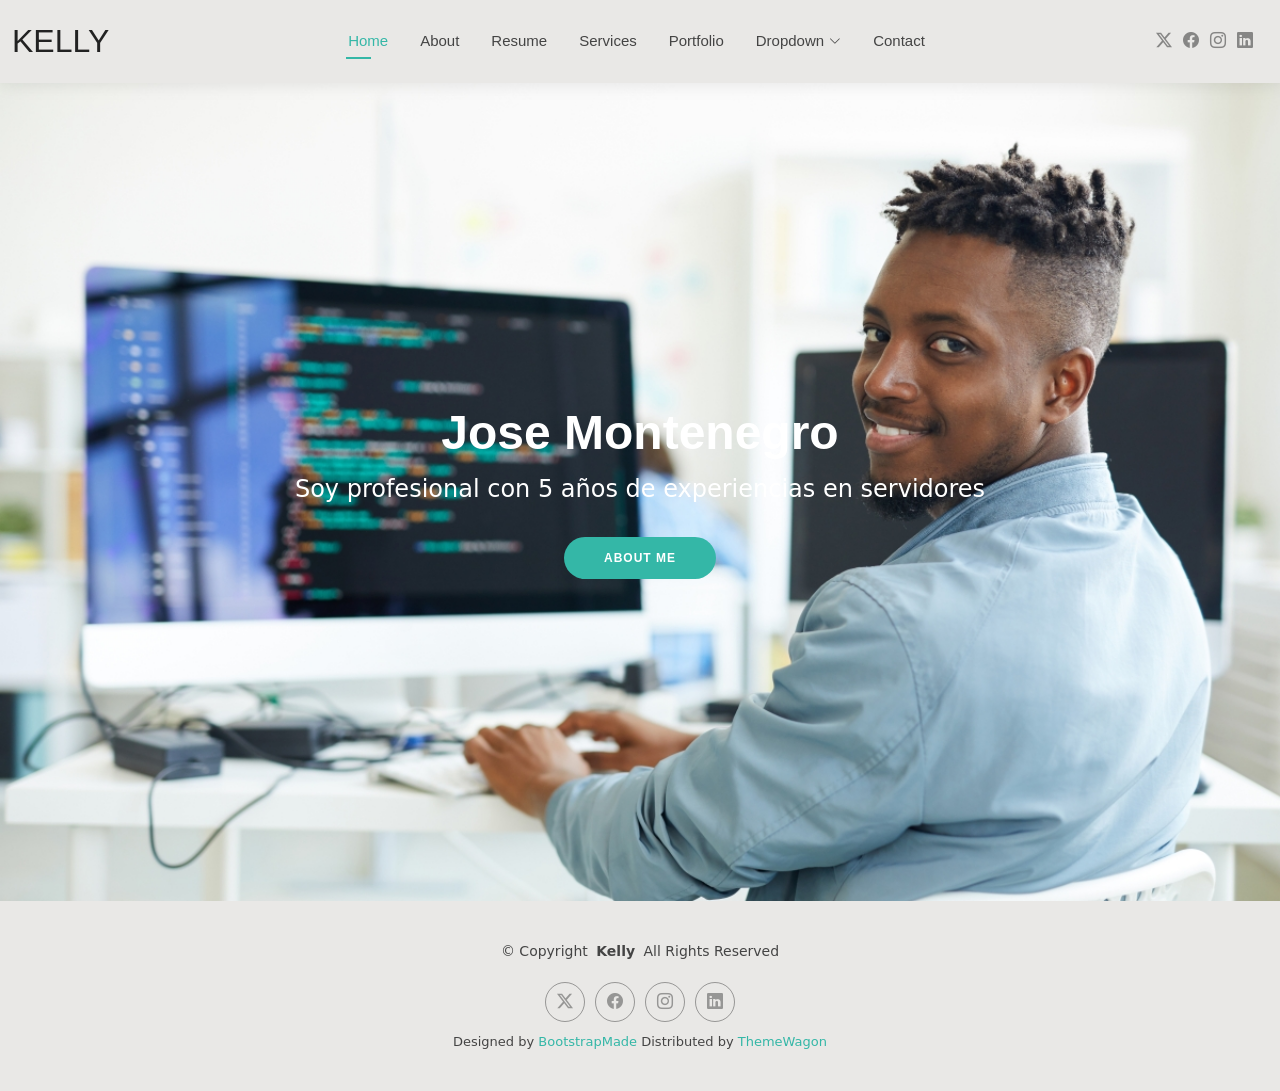
==== commit 023877fd: "update descripcion" ====
--- a/index.html
+++ b/index.html
@@ -97,7 +97,7 @@
         <div class="row justify-content-center">
           <div class="col-lg-8">
             <h2 style="color: white;">Jose Montenegro</h2>
-            <p style="color: white;">I'm a professional illustrator from San Francisco</p>
+            <p style="color: white;">Soy profesional con 5 años de experiencias en servidores</p>
             <a href="about.html" class="btn-get-started">About Me</a>
           </div>
         </div>
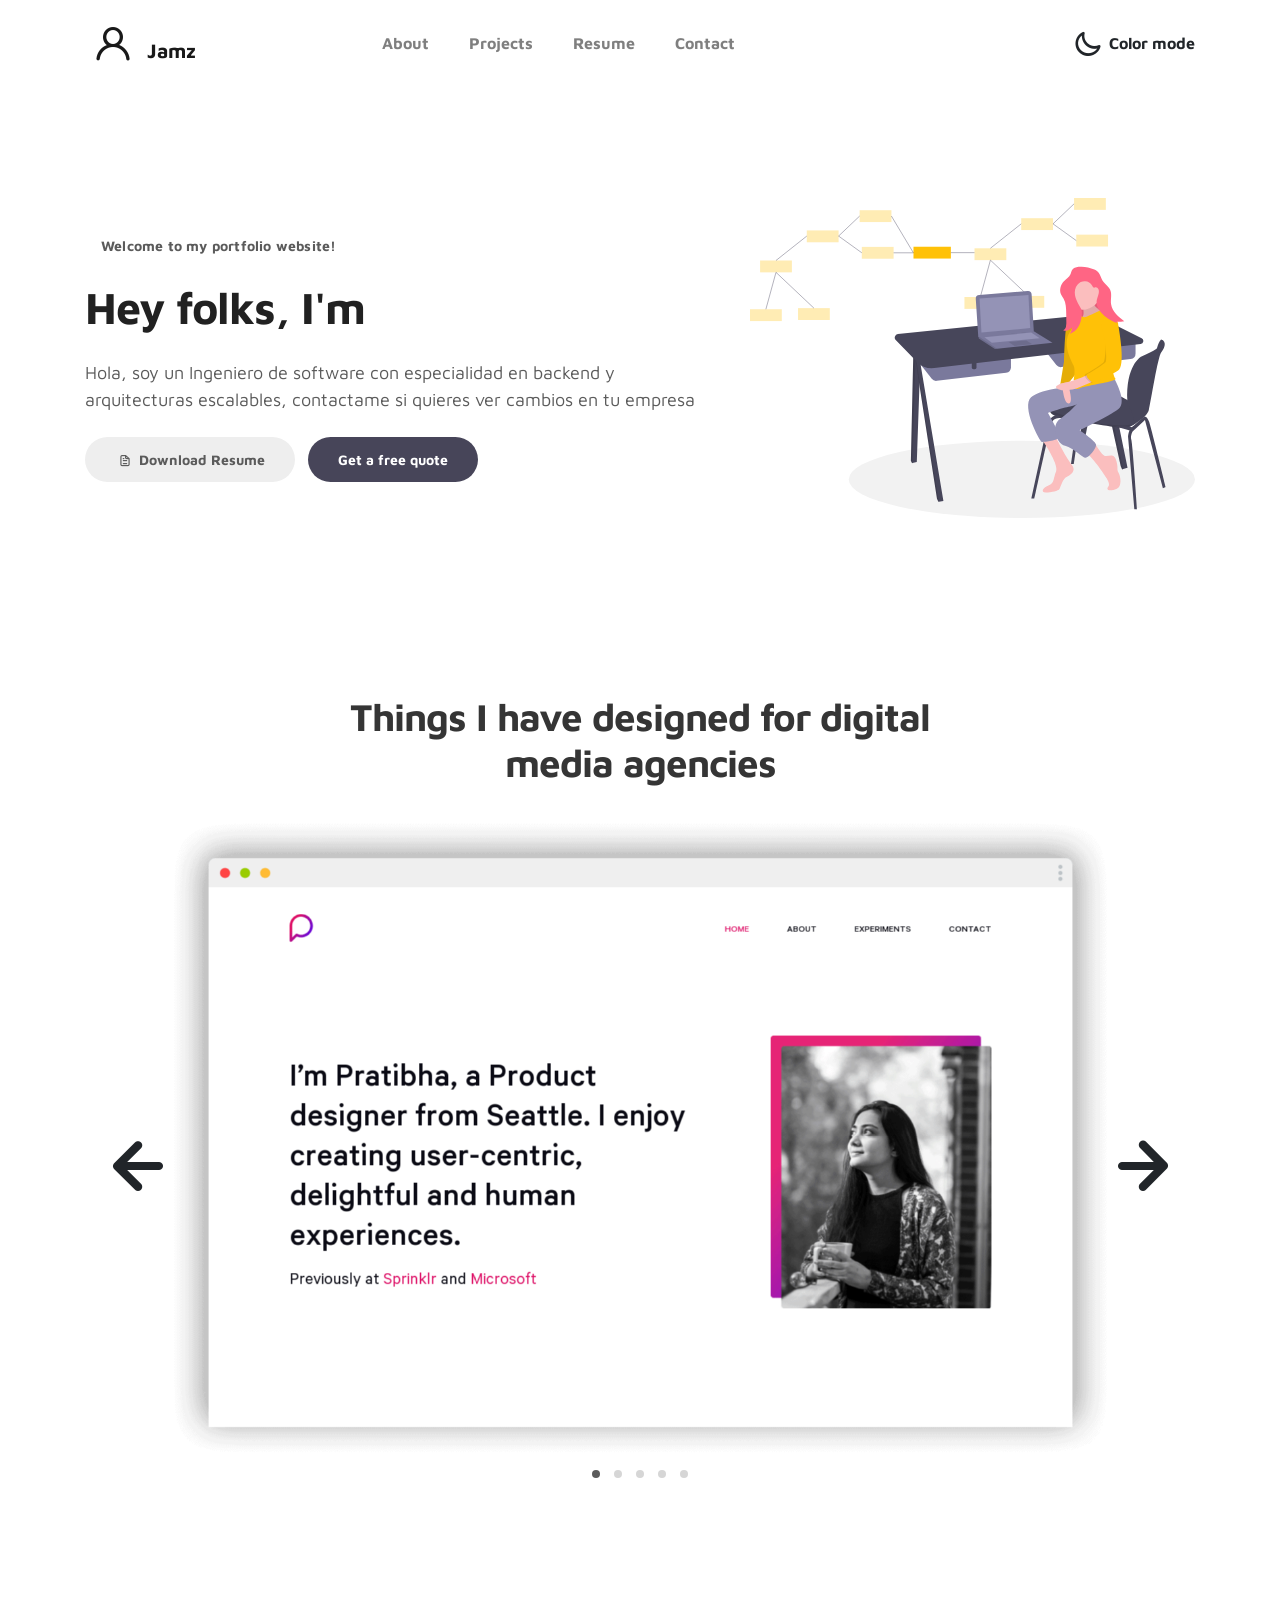
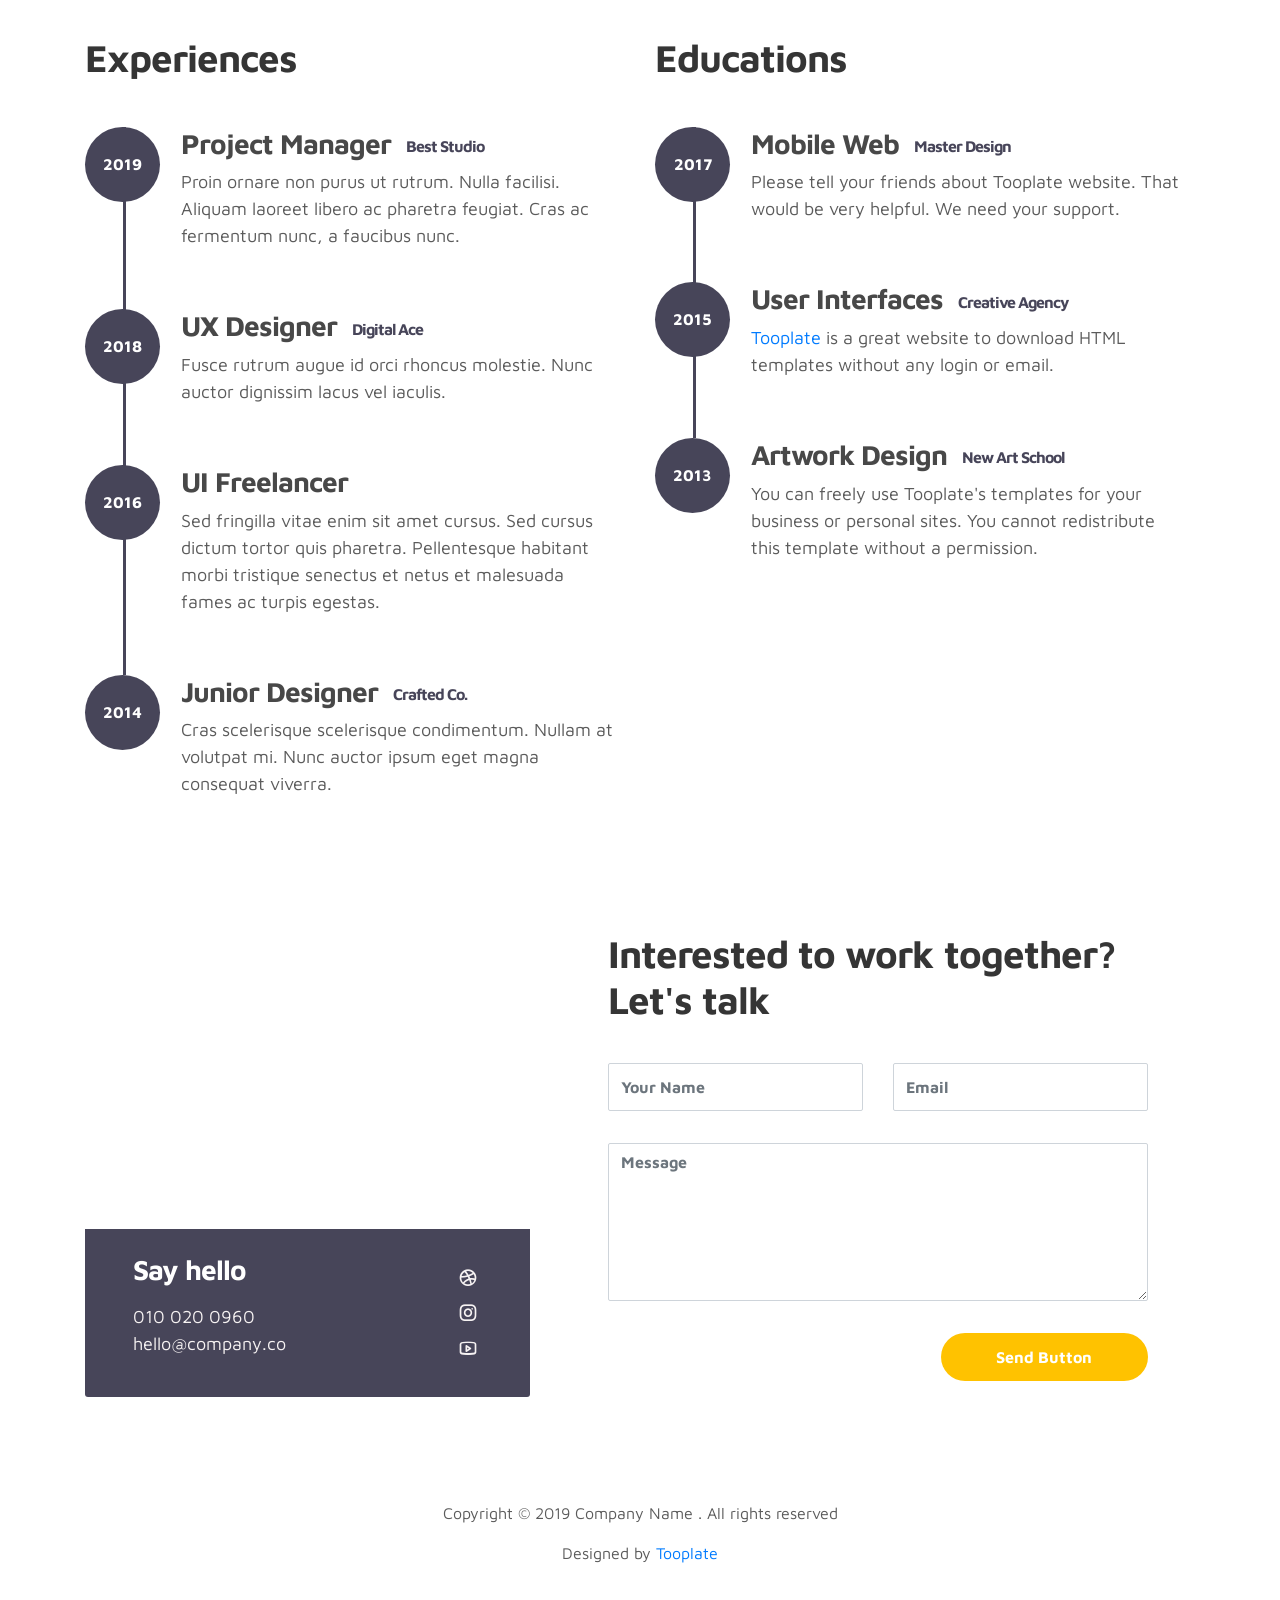
==== commit ab5b6ce4: "proyecto inicializado" ====
--- a/index.html
+++ b/index.html
@@ -1,155 +1,325 @@
-<!DOCTYPE html>
-<html lang="en">
-
-<head>
-  <meta charset="utf-8">
-  <meta content="width=device-width, initial-scale=1.0" name="viewport">
-  <title>Index - Kelly Bootstrap Template</title>
-  <meta name="description" content="">
-  <meta name="keywords" content="">
-
-  <!-- Favicons -->
-  <link href="assets/img/favicon.png" rel="icon">
-  <link href="assets/img/apple-touch-icon.png" rel="apple-touch-icon">
-
-  <!-- Fonts -->
-  <link href="https://fonts.googleapis.com" rel="preconnect">
-  <link href="https://fonts.gstatic.com" rel="preconnect" crossorigin>
-  <link href="https://fonts.googleapis.com/css2?family=Roboto:ital,wght@0,100;0,300;0,400;0,500;0,700;0,900;1,100;1,300;1,400;1,500;1,700;1,900&family=Poppins:ital,wght@0,100;0,200;0,300;0,400;0,500;0,600;0,700;0,800;0,900;1,100;1,200;1,300;1,400;1,500;1,600;1,700;1,800;1,900&family=Raleway:ital,wght@0,100;0,200;0,300;0,400;0,500;0,600;0,700;0,800;0,900;1,100;1,200;1,300;1,400;1,500;1,600;1,700;1,800;1,900&display=swap" rel="stylesheet">
-
-  <!-- Vendor CSS Files -->
-  <link href="assets/vendor/bootstrap/css/bootstrap.min.css" rel="stylesheet">
-  <link href="assets/vendor/bootstrap-icons/bootstrap-icons.css" rel="stylesheet">
-  <link href="assets/vendor/aos/aos.css" rel="stylesheet">
-  <link href="assets/vendor/swiper/swiper-bundle.min.css" rel="stylesheet">
-  <link href="assets/vendor/glightbox/css/glightbox.min.css" rel="stylesheet">
-
-  <!-- Main CSS File -->
-  <link href="assets/css/main.css" rel="stylesheet">
-
-  <!-- =======================================================
-  * Template Name: Kelly
-  * Template URL: https://bootstrapmade.com/kelly-free-bootstrap-cv-resume-html-template/
-  * Updated: Aug 07 2024 with Bootstrap v5.3.3
-  * Author: BootstrapMade.com
-  * License: https://bootstrapmade.com/license/
-  ======================================================== -->
-</head>
-
-<body class="index-page">
-
-  <header id="header" class="header d-flex align-items-center light-background sticky-top">
-    <div class="container-fluid position-relative d-flex align-items-center justify-content-between">
-
-      <a href="index.html" class="logo d-flex align-items-center me-auto me-xl-0">
-        <!-- Uncomment the line below if you also wish to use an image logo -->
-        <!-- <img src="assets/img/logo.png" alt=""> -->
-        <h1 class="sitename">Kelly</h1>
-      </a>
-
-      <nav id="navmenu" class="navmenu">
-        <ul>
-          <li><a href="index.html" class="active">Home</a></li>
-          <li><a href="about.html">About</a></li>
-          <li><a href="resume.html">Resume</a></li>
-          <li><a href="services.html">Services</a></li>
-          <li><a href="portfolio.html">Portfolio</a></li>
-          <li class="dropdown"><a href="#"><span>Dropdown</span> <i class="bi bi-chevron-down toggle-dropdown"></i></a>
-            <ul>
-              <li><a href="#">Dropdown 1</a></li>
-              <li class="dropdown"><a href="#"><span>Deep Dropdown</span> <i class="bi bi-chevron-down toggle-dropdown"></i></a>
-                <ul>
-                  <li><a href="#">Deep Dropdown 1</a></li>
-                  <li><a href="#">Deep Dropdown 2</a></li>
-                  <li><a href="#">Deep Dropdown 3</a></li>
-                  <li><a href="#">Deep Dropdown 4</a></li>
-                  <li><a href="#">Deep Dropdown 5</a></li>
-                </ul>
-              </li>
-              <li><a href="#">Dropdown 2</a></li>
-              <li><a href="#">Dropdown 3</a></li>
-              <li><a href="#">Dropdown 4</a></li>
-            </ul>
-          </li>
-          <li><a href="contact.html">Contact</a></li>
-        </ul>
-        <i class="mobile-nav-toggle d-xl-none bi bi-list"></i>
-      </nav>
-
-      <div class="header-social-links">
-        <a href="#" class="twitter"><i class="bi bi-twitter-x"></i></a>
-        <a href="#" class="facebook"><i class="bi bi-facebook"></i></a>
-        <a href="#" class="instagram"><i class="bi bi-instagram"></i></a>
-        <a href="#" class="linkedin"><i class="bi bi-linkedin"></i></a>
-      </div>
-
-    </div>
-  </header>
-
-  <main class="main">
-
-    <!-- Hero Section -->
-    <section id="hero" class="hero section">
-
-      <img src="./assets/img/NTI5NzE_yO9RrR6SnCrwhNbe-2173-NOC.jpg" alt="" data-aos="fade-in">
-
-      <div class="container text-center" data-aos="zoom-out" data-aos-delay="100">
-        <div class="row justify-content-center">
-          <div class="col-lg-8">
-            <h2 style="color: white;">Jose Montenegro</h2>
-            <p style="color: white;">Soy profesional con 5 años de experiencias en servidores</p>
-            <a href="about.html" class="btn-get-started">About Me</a>
-          </div>
-        </div>
-      </div>
-
-    </section><!-- /Hero Section -->
-
-  </main>
-
-  <footer id="footer" class="footer light-background">
-
-    <div class="container">
-      <div class="copyright text-center ">
-        <p>© <span>Copyright</span> <strong class="px-1 sitename">Kelly</strong> <span>All Rights Reserved<br></span></p>
-      </div>
-      <div class="social-links d-flex justify-content-center">
-        <a href=""><i class="bi bi-twitter-x"></i></a>
-        <a href=""><i class="bi bi-facebook"></i></a>
-        <a href=""><i class="bi bi-instagram"></i></a>
-        <a href=""><i class="bi bi-linkedin"></i></a>
-      </div>
-      <div class="credits">
-        <!-- All the links in the footer should remain intact. -->
-        <!-- You can delete the links only if you've purchased the pro version. -->
-        <!-- Licensing information: https://bootstrapmade.com/license/ -->
-        <!-- Purchase the pro version with working PHP/AJAX contact form: [buy-url] -->
-        Designed by <a href="https://bootstrapmade.com/">BootstrapMade</a> Distributed by <a href=“https://themewagon.com>ThemeWagon
-      </div>
-    </div>
-
-  </footer>
-
-  <!-- Scroll Top -->
-  <a href="#" id="scroll-top" class="scroll-top d-flex align-items-center justify-content-center"><i class="bi bi-arrow-up-short"></i></a>
-
-  <!-- Preloader -->
-  <div id="preloader"></div>
-
-  <!-- Vendor JS Files -->
-  <script src="assets/vendor/bootstrap/js/bootstrap.bundle.min.js"></script>
-  <script src="assets/vendor/php-email-form/validate.js"></script>
-  <script src="assets/vendor/aos/aos.js"></script>
-  <script src="assets/vendor/waypoints/noframework.waypoints.js"></script>
-  <script src="assets/vendor/purecounter/purecounter_vanilla.js"></script>
-  <script src="assets/vendor/swiper/swiper-bundle.min.js"></script>
-  <script src="assets/vendor/glightbox/js/glightbox.min.js"></script>
-  <script src="assets/vendor/imagesloaded/imagesloaded.pkgd.min.js"></script>
-  <script src="assets/vendor/isotope-layout/isotope.pkgd.min.js"></script>
-
-  <!-- Main JS File -->
-  <script src="assets/js/main.js"></script>
-
-</body>
-
+<!doctype html>
+<html lang="en">
+  <head>
+    <meta charset="utf-8">
+    <meta name="viewport" content="width=device-width, initial-scale=1, shrink-to-fit=no">
+    <meta name="description" content="">
+    <meta name="author" content="">
+
+    <title>Marvel HTML Bootstrap 4 Template</title>
+
+    <link rel="stylesheet" href="css/bootstrap.min.css">
+    <link rel="stylesheet" href="css/unicons.css">
+    <link rel="stylesheet" href="css/owl.carousel.min.css">
+    <link rel="stylesheet" href="css/owl.theme.default.min.css">
+
+    <!-- MAIN STYLE -->
+    <link rel="stylesheet" href="css/tooplate-style.css">
+    
+<!--
+
+Tooplate 2115 Marvel
+
+https://www.tooplate.com/view/2115-marvel
+
+-->
+  </head>
+  <body>
+
+    <!-- MENU -->
+    <nav class="navbar navbar-expand-sm navbar-light">
+        <div class="container">
+            <a class="navbar-brand" href="index.html"><i class='uil uil-user'></i> Jamz</a>
+
+            <button class="navbar-toggler" type="button" data-toggle="collapse" data-target="#navbarNav" aria-controls="navbarNav" aria-expanded="false"
+                aria-label="Toggle navigation">
+                <span class="navbar-toggler-icon"></span>
+                <span class="navbar-toggler-icon"></span>
+                <span class="navbar-toggler-icon"></span>
+            </button>
+
+            <div class="collapse navbar-collapse" id="navbarNav">
+                <ul class="navbar-nav mx-auto">
+                    <li class="nav-item">
+                        <a href="#about" class="nav-link"><span data-hover="About">About</span></a>
+                    </li>
+                    <li class="nav-item">
+                        <a href="#project" class="nav-link"><span data-hover="Projects">Projects</span></a>
+                    </li>
+                    <li class="nav-item">
+                        <a href="#resume" class="nav-link"><span data-hover="Resume">Resume</span></a>
+                    </li>
+                    <li class="nav-item">
+                        <a href="#contact" class="nav-link"><span data-hover="Contact">Contact</span></a>
+                    </li>
+                </ul>
+
+                <ul class="navbar-nav ml-lg-auto">
+                    <div class="ml-lg-4">
+                      <div class="color-mode d-lg-flex justify-content-center align-items-center">
+                        <i class="color-mode-icon"></i>
+                        Color mode
+                      </div>
+                    </div>
+                </ul>
+            </div>
+        </div>
+    </nav>
+
+    <!-- ABOUT -->
+    <section class="about full-screen d-lg-flex justify-content-center align-items-center" id="about">
+        <div class="container">
+            <div class="row">
+                
+                <div class="col-lg-7 col-md-12 col-12 d-flex align-items-center">
+                    <div class="about-text">
+                        <small class="small-text">Welcome to <span class="mobile-block">my portfolio website!</span></small>
+                        <h1 class="animated animated-text">
+                            <span class="mr-2">Hey folks, I'm</span>
+                                <div class="animated-info">
+                                    <span class="animated-item">Jose Montenegro</span>
+                                    <span class="animated-item">Backend </span>
+                                    <span class="animated-item">Arquitecto</span>
+                                </div>
+                        </h1>
+
+                        <p>Hola, soy un Ingeniero de software con especialidad en backend y arquitecturas escalables, contactame si quieres ver cambios en tu empresa</p>
+                        
+                        <div class="custom-btn-group mt-4">
+                          <a href="#" class="btn mr-lg-2 custom-btn"><i class='uil uil-file-alt'></i> Download Resume</a>
+                          <a href="#contact" class="btn custom-btn custom-btn-bg custom-btn-link">Get a free quote</a>
+                        </div>
+                    </div>
+                </div>
+
+                <div class="col-lg-5 col-md-12 col-12">
+                    <div class="about-image svg">
+                        <img src="images/undraw/undraw_software_engineer_lvl5.svg" class="img-fluid" alt="svg image">
+                    </div>
+                </div>
+
+            </div>
+        </div>
+    </section>
+
+    <!-- PROJECTS -->
+    <section class="project py-5" id="project">
+        <div class="container">
+                
+                <div class="row">
+                  <div class="col-lg-11 text-center mx-auto col-12">
+
+                      <div class="col-lg-8 mx-auto">
+                        <h2>Things I have designed for digital media agencies</h2>
+                      </div>
+
+                      <div class="owl-carousel owl-theme">
+                        <div class="item">
+                          <div class="project-info">
+                            <img src="images/project/project-image01.png" class="img-fluid" alt="project image">
+                          </div>
+                        </div>
+
+                        <div class="item">
+                          <div class="project-info">
+                            <img src="images/project/project-image02.png" class="img-fluid" alt="project image">
+                          </div>
+                        </div>
+
+                        <div class="item">
+                          <div class="project-info">
+                            <img src="images/project/project-image03.png" class="img-fluid" alt="project image">
+                          </div>
+                        </div>
+
+                        <div class="item">
+                          <div class="project-info">
+                            <img src="images/project/project-image04.png" class="img-fluid" alt="project image">
+                          </div>
+                        </div>
+
+                        <div class="item">
+                          <div class="project-info">
+                            <img src="images/project/project-image05.png" class="img-fluid" alt="project image">
+                          </div>
+                        </div>
+                      </div>
+
+                  </div>
+                </div>
+        </div>
+    </section>
+
+    <!-- FEATURES -->
+    <section class="resume py-5 d-lg-flex justify-content-center align-items-center" id="resume">
+        <div class="container">
+            <div class="row">
+
+                <div class="col-lg-6 col-12">
+                  <h2 class="mb-4">Experiences</h2>
+
+                    <div class="timeline">
+                        <div class="timeline-wrapper">
+                             <div class="timeline-yr">
+                                  <span>2019</span>
+                             </div>
+                             <div class="timeline-info">
+                                  <h3><span>Project Manager</span><small>Best Studio</small></h3>
+                                  <p>Proin ornare non purus ut rutrum. Nulla facilisi. Aliquam laoreet libero ac pharetra feugiat. Cras ac fermentum nunc, a faucibus nunc.</p>
+                             </div>
+                        </div>
+
+                        <div class="timeline-wrapper">
+                            <div class="timeline-yr">
+                                <span>2018</span>
+                            </div>
+                            <div class="timeline-info">
+                                <h3><span>UX Designer</span><small>Digital Ace</small></h3>
+                                <p>Fusce rutrum augue id orci rhoncus molestie. Nunc auctor dignissim lacus vel iaculis.</p>
+                            </div>
+                        </div>
+
+                        <div class="timeline-wrapper">
+                            <div class="timeline-yr">
+                                <span>2016</span>
+                            </div>
+                            <div class="timeline-info">
+                                <h3><span>UI Freelancer</h3>
+                                <p>Sed fringilla vitae enim sit amet cursus. Sed cursus dictum tortor quis pharetra. Pellentesque habitant morbi tristique senectus et netus et malesuada fames ac turpis egestas.</p>
+                            </div>
+                        </div>
+                        
+                        <div class="timeline-wrapper">
+                            <div class="timeline-yr">
+                                <span>2014</span>
+                            </div>
+                            <div class="timeline-info">
+                                <h3><span>Junior Designer<small>Crafted Co.</small></h3>
+                                <p>Cras scelerisque scelerisque condimentum. Nullam at volutpat mi. Nunc auctor ipsum eget magna consequat viverra.</p>
+                            </div>
+                        </div>
+
+                    </div>
+                </div>
+
+                <div class="col-lg-6 col-12">
+                  <h2 class="mb-4 mobile-mt-2">Educations</h2>
+
+                    <div class="timeline">
+                        <div class="timeline-wrapper">
+                             <div class="timeline-yr">
+                                  <span>2017</span>
+                             </div>
+                             <div class="timeline-info">
+                                  <h3><span>Mobile Web</span><small>Master Design</small></h3>
+                                  <p>Please tell your friends about Tooplate website. That would be very helpful. We need your support.</p>
+                             </div>
+                        </div>
+
+                        <div class="timeline-wrapper">
+                            <div class="timeline-yr">
+                                <span>2015</span>
+                            </div>
+                            <div class="timeline-info">
+                                <h3><span>User Interfaces</span><small>Creative Agency</small></h3>
+                                <p><a rel="nofollow" href="https://www.facebook.com/tooplate">Tooplate</a> is a great website to download HTML templates without any login or email.</p>
+                            </div>
+                        </div>
+                        
+                        <div class="timeline-wrapper">
+                            <div class="timeline-yr">
+                                <span>2013</span>
+                            </div>
+                            <div class="timeline-info">
+                                <h3><span>Artwork Design</span><small>New Art School</small></h3>
+                                <p>You can freely use Tooplate's templates for your business or personal sites. You cannot redistribute this template without a permission.</p>
+                            </div>
+                        </div>
+
+                    </div>
+                </div>
+                
+            </div>
+        </div>
+    </section>
+
+    <!-- CONTACT -->
+    <section class="contact py-5" id="contact">
+      <div class="container">
+        <div class="row">
+          
+          <div class="col-lg-5 mr-lg-5 col-12">
+            <div class="google-map w-100">
+              <iframe src="https://www.google.com/maps/embed?pb=!1m18!1m12!1m3!1d12088.558402180099!2d-73.99373482142036!3d40.75895421922642!2m3!1f0!2f0!3f0!3m2!1i1024!2i768!4f13.1!3m3!1m2!1s0x89c25855b8fb3083%3A0xa0f9aef176042a5c!2sTheater+District%2C+New+York%2C+NY%2C+USA!5e0!3m2!1sen!2smm!4v1549875377188" width="400" height="300" frameborder="0" style="border:0" allowfullscreen></iframe>
+            </div>
+
+            <div class="contact-info d-flex justify-content-between align-items-center py-4 px-lg-5">
+                <div class="contact-info-item">
+                  <h3 class="mb-3 text-white">Say hello</h3>
+                  <p class="footer-text mb-0">010 020 0960</p>
+                  <p><a href="mailto:hello@company.co">hello@company.co</a></p>
+                </div>
+
+                <ul class="social-links">
+                     <li><a href="#" class="uil uil-dribbble" data-toggle="tooltip" data-placement="left" title="Dribbble"></a></li>
+                     <li><a href="#" class="uil uil-instagram" data-toggle="tooltip" data-placement="left" title="Instagram"></a></li>
+                     <li><a href="#" class="uil uil-youtube" data-toggle="tooltip" data-placement="left" title="Youtube"></a></li>
+                </ul>
+            </div>
+          </div>
+
+          <div class="col-lg-6 col-12">
+            <div class="contact-form">
+              <h2 class="mb-4">Interested to work together? Let's talk</h2>
+
+              <form action="" method="get">
+                <div class="row">
+                  <div class="col-lg-6 col-12">
+                    <input type="text" class="form-control" name="name" placeholder="Your Name" id="name">
+                  </div>
+
+                  <div class="col-lg-6 col-12">
+                    <input type="email" class="form-control" name="email" placeholder="Email" id="email">
+                  </div>
+
+                  <div class="col-12">
+                    <textarea name="message" rows="6" class="form-control" id="message" placeholder="Message"></textarea>
+                  </div>
+
+                  <div class="ml-lg-auto col-lg-5 col-12">
+                    <input type="submit" class="form-control submit-btn" value="Send Button">
+                  </div>
+                </div>
+              </form>
+            </div>
+          </div>
+
+        </div>
+      </div>
+    </section>
+
+    <!-- FOOTER -->
+     <footer class="footer py-5">
+          <div class="container">
+               <div class="row">
+
+                    <div class="col-lg-12 col-12">                                
+                        <p class="copyright-text text-center">Copyright &copy; 2019 Company Name . All rights reserved</p>
+                        <p class="copyright-text text-center">Designed by <a rel="nofollow" href="https://www.facebook.com/tooplate">Tooplate</a></p>
+                    </div>
+                    
+               </div>
+          </div>
+     </footer>
+
+    <script src="js/jquery-3.3.1.min.js"></script>
+    <script src="js/popper.min.js"></script>
+    <script src="js/bootstrap.min.js"></script>
+    <script src="js/Headroom.js"></script>
+    <script src="js/jQuery.headroom.js"></script>
+    <script src="js/owl.carousel.min.js"></script>
+    <script src="js/smoothscroll.js"></script>
+    <script src="js/custom.js"></script>
+
+  </body>
 </html>
--- a/css/unicons.css
+++ b/css/unicons.css
@@ -0,0 +1,1058 @@
+@font-face {
+  font-family: 'unicons';
+  src: url('../font/unicons.eot?42479262');
+  src: url('../font/unicons.eot?42479262#iefix') format('embedded-opentype'),
+       url('../font/unicons.woff2?42479262') format('woff2'),
+       url('../font/unicons.woff?42479262') format('woff'),
+       url('../font/unicons.ttf?42479262') format('truetype'),
+       url('../font/unicons.svg?42479262#unicons') format('svg');
+  font-weight: normal;
+  font-style: normal;
+}
+/* Chrome hack: SVG is rendered more smooth in Windozze. 100% magic, uncomment if you need it. */
+/* Note, that will break hinting! In other OS-es font will be not as sharp as it could be */
+/*
+@media screen and (-webkit-min-device-pixel-ratio:0) {
+  @font-face {
+    font-family: 'unicons';
+    src: url('../font/unicons.svg?42479262#unicons') format('svg');
+  }
+}
+*/
+ 
+ [class^="uil-"]:before, [class*=" uil-"]:before {
+  font-family: "unicons";
+  font-style: normal;
+  font-weight: normal;
+  speak: none;
+ 
+  display: inline-block;
+  text-decoration: inherit;
+  width: 1em;
+  margin-right: .2em;
+  text-align: center;
+  /* opacity: .8; */
+ 
+  /* For safety - reset parent styles, that can break glyph codes*/
+  font-variant: normal;
+  text-transform: none;
+ 
+  /* fix buttons height, for twitter bootstrap */
+  line-height: 1em;
+ 
+  /* Animation center compensation - margins should be symmetric */
+  /* remove if not needed */
+  margin-left: .2em;
+ 
+  /* you can be more comfortable with increased icons size */
+  /* font-size: 120%; */
+ 
+  /* Font smoothing. That was taken from TWBS */
+  -webkit-font-smoothing: antialiased;
+  -moz-osx-font-smoothing: grayscale;
+ 
+  /* Uncomment for 3D effect */
+  /* text-shadow: 1px 1px 1px rgba(127, 127, 127, 0.3); */
+}
+ 
+.uil-abacus:before { content: '\e800'; } /* '' */
+.uil-accessible-icon-alt:before { content: '\e801'; } /* '' */
+.uil-adjust-alt:before { content: '\e802'; } /* '' */
+.uil-adjust-circle:before { content: '\e803'; } /* '' */
+.uil-adjust-half:before { content: '\e804'; } /* '' */
+.uil-adjust:before { content: '\e805'; } /* '' */
+.uil-airplay:before { content: '\e806'; } /* '' */
+.uil-align-alt:before { content: '\e807'; } /* '' */
+.uil-align-center-alt:before { content: '\e808'; } /* '' */
+.uil-align-center-h:before { content: '\e809'; } /* '' */
+.uil-align-center-justify:before { content: '\e80a'; } /* '' */
+.uil-align-center-v:before { content: '\e80b'; } /* '' */
+.uil-align-center:before { content: '\e80c'; } /* '' */
+.uil-align-justify:before { content: '\e80d'; } /* '' */
+.uil-align-left-justify:before { content: '\e80e'; } /* '' */
+.uil-align-left:before { content: '\e80f'; } /* '' */
+.uil-align-letter-right:before { content: '\e810'; } /* '' */
+.uil-align-right-justify:before { content: '\e811'; } /* '' */
+.uil-align-right:before { content: '\e812'; } /* '' */
+.uil-align:before { content: '\e813'; } /* '' */
+.uil-ambulance:before { content: '\e814'; } /* '' */
+.uil-analysis:before { content: '\e815'; } /* '' */
+.uil-analytics:before { content: '\e816'; } /* '' */
+.uil-anchor:before { content: '\e817'; } /* '' */
+.uil-android-phone-slash:before { content: '\e818'; } /* '' */
+.uil-angle-double-down:before { content: '\e819'; } /* '' */
+.uil-angle-double-left:before { content: '\e81a'; } /* '' */
+.uil-angle-double-right:before { content: '\e81b'; } /* '' */
+.uil-angle-double-up:before { content: '\e81c'; } /* '' */
+.uil-angle-down:before { content: '\e81d'; } /* '' */
+.uil-angle-left:before { content: '\e81e'; } /* '' */
+.uil-angle-right-b:before { content: '\e81f'; } /* '' */
+.uil-angle-right:before { content: '\e820'; } /* '' */
+.uil-angle-up:before { content: '\e821'; } /* '' */
+.uil-annoyed-alt:before { content: '\e822'; } /* '' */
+.uil-annoyed:before { content: '\e823'; } /* '' */
+.uil-apps:before { content: '\e824'; } /* '' */
+.uil-archive-alt:before { content: '\e825'; } /* '' */
+.uil-archive:before { content: '\e826'; } /* '' */
+.uil-arrow-break:before { content: '\e827'; } /* '' */
+.uil-arrow-circle-down:before { content: '\e828'; } /* '' */
+.uil-arrow-circle-left:before { content: '\e829'; } /* '' */
+.uil-arrow-circle-right:before { content: '\e82a'; } /* '' */
+.uil-arrow-circle-up:before { content: '\e82b'; } /* '' */
+.uil-arrow-compress-h:before { content: '\e82c'; } /* '' */
+.uil-arrow-down-left:before { content: '\e82d'; } /* '' */
+.uil-arrow-down-right:before { content: '\e82e'; } /* '' */
+.uil-arrow-down:before { content: '\e82f'; } /* '' */
+.uil-arrow-from-right:before { content: '\e830'; } /* '' */
+.uil-arrow-from-top:before { content: '\e831'; } /* '' */
+.uil-arrow-growth:before { content: '\e832'; } /* '' */
+.uil-arrow-left:before { content: '\e833'; } /* '' */
+.uil-arrow-random:before { content: '\e834'; } /* '' */
+.uil-arrow-resize-diagonal:before { content: '\e835'; } /* '' */
+.uil-arrow-right:before { content: '\e836'; } /* '' */
+.uil-arrow-to-bottom:before { content: '\e837'; } /* '' */
+.uil-arrow-to-right:before { content: '\e838'; } /* '' */
+.uil-arrow-up-left:before { content: '\e839'; } /* '' */
+.uil-arrow-up-right:before { content: '\e83a'; } /* '' */
+.uil-arrow-up:before { content: '\e83b'; } /* '' */
+.uil-arrows-h-alt:before { content: '\e83c'; } /* '' */
+.uil-arrows-h:before { content: '\e83d'; } /* '' */
+.uil-arrows-left-down:before { content: '\e83e'; } /* '' */
+.uil-arrows-maximize:before { content: '\e83f'; } /* '' */
+.uil-arrows-merge:before { content: '\e840'; } /* '' */
+.uil-arrows-resize-h:before { content: '\e841'; } /* '' */
+.uil-arrows-resize-v:before { content: '\e842'; } /* '' */
+.uil-arrows-resize:before { content: '\e843'; } /* '' */
+.uil-arrows-right-down:before { content: '\e844'; } /* '' */
+.uil-arrows-shrink-h:before { content: '\e845'; } /* '' */
+.uil-arrows-shrink-v:before { content: '\e846'; } /* '' */
+.uil-arrows-up-right:before { content: '\e847'; } /* '' */
+.uil-arrows-v-alt:before { content: '\e848'; } /* '' */
+.uil-arrows-v:before { content: '\e849'; } /* '' */
+.uil-at:before { content: '\e84a'; } /* '' */
+.uil-atm-card:before { content: '\e84b'; } /* '' */
+.uil-atom:before { content: '\e84c'; } /* '' */
+.uil-auto-flash:before { content: '\e84d'; } /* '' */
+.uil-award-alt:before { content: '\e84e'; } /* '' */
+.uil-award:before { content: '\e84f'; } /* '' */
+.uil-baby-carriage:before { content: '\e850'; } /* '' */
+.uil-backpack:before { content: '\e851'; } /* '' */
+.uil-backspace:before { content: '\e852'; } /* '' */
+.uil-backward:before { content: '\e853'; } /* '' */
+.uil-bag-alt:before { content: '\e854'; } /* '' */
+.uil-bag-slash:before { content: '\e855'; } /* '' */
+.uil-bag:before { content: '\e856'; } /* '' */
+.uil-ball:before { content: '\e857'; } /* '' */
+.uil-ban:before { content: '\e858'; } /* '' */
+.uil-bars:before { content: '\e859'; } /* '' */
+.uil-basketball-hoop:before { content: '\e85a'; } /* '' */
+.uil-basketball:before { content: '\e85b'; } /* '' */
+.uil-battery-bolt:before { content: '\e85c'; } /* '' */
+.uil-battery-empty:before { content: '\e85d'; } /* '' */
+.uil-bed-double:before { content: '\e85e'; } /* '' */
+.uil-bed:before { content: '\e85f'; } /* '' */
+.uil-bell-school:before { content: '\e860'; } /* '' */
+.uil-bell-slash:before { content: '\e861'; } /* '' */
+.uil-bill:before { content: '\e862'; } /* '' */
+.uil-bitcoin-circle:before { content: '\e863'; } /* '' */
+.uil-bitcoin:before { content: '\e864'; } /* '' */
+.uil-bluetooth-b:before { content: '\e865'; } /* '' */
+.uil-bolt-alt:before { content: '\e866'; } /* '' */
+.uil-bolt-slash:before { content: '\e867'; } /* '' */
+.uil-bolt:before { content: '\e868'; } /* '' */
+.uil-book-alt:before { content: '\e869'; } /* '' */
+.uil-book-medical:before { content: '\e86a'; } /* '' */
+.uil-book-open:before { content: '\e86b'; } /* '' */
+.uil-book-reader:before { content: '\e86c'; } /* '' */
+.uil-book:before { content: '\e86d'; } /* '' */
+.uil-bookmark-full:before { content: '\e86e'; } /* '' */
+.uil-bookmark:before { content: '\e86f'; } /* '' */
+.uil-books:before { content: '\e870'; } /* '' */
+.uil-boombox:before { content: '\e871'; } /* '' */
+.uil-border-alt:before { content: '\e872'; } /* '' */
+.uil-border-bottom:before { content: '\e873'; } /* '' */
+.uil-border-clear:before { content: '\e874'; } /* '' */
+.uil-border-horizontal:before { content: '\e875'; } /* '' */
+.uil-border-inner:before { content: '\e876'; } /* '' */
+.uil-border-left:before { content: '\e877'; } /* '' */
+.uil-border-out:before { content: '\e878'; } /* '' */
+.uil-border-right:before { content: '\e879'; } /* '' */
+.uil-border-top:before { content: '\e87a'; } /* '' */
+.uil-border-vertical:before { content: '\e87b'; } /* '' */
+.uil-box:before { content: '\e87c'; } /* '' */
+.uil-briefcase-alt:before { content: '\e87d'; } /* '' */
+.uil-briefcase:before { content: '\e87e'; } /* '' */
+.uil-bright:before { content: '\e87f'; } /* '' */
+.uil-brightness-empty:before { content: '\e880'; } /* '' */
+.uil-brightness-half:before { content: '\e881'; } /* '' */
+.uil-brightness-low:before { content: '\e882'; } /* '' */
+.uil-brightness-minus:before { content: '\e883'; } /* '' */
+.uil-brightness-plus:before { content: '\e884'; } /* '' */
+.uil-brightness:before { content: '\e885'; } /* '' */
+.uil-bring-bottom:before { content: '\e886'; } /* '' */
+.uil-bring-front:before { content: '\e887'; } /* '' */
+.uil-brush-alt:before { content: '\e888'; } /* '' */
+.uil-bug:before { content: '\e889'; } /* '' */
+.uil-building:before { content: '\e88a'; } /* '' */
+.uil-bullseye:before { content: '\e88b'; } /* '' */
+.uil-bus-alt:before { content: '\e88c'; } /* '' */
+.uil-bus-school:before { content: '\e88d'; } /* '' */
+.uil-bus:before { content: '\e88e'; } /* '' */
+.uil-calcualtor:before { content: '\e88f'; } /* '' */
+.uil-calculator-alt:before { content: '\e890'; } /* '' */
+.uil-calendar-alt:before { content: '\e891'; } /* '' */
+.uil-calendar-slash:before { content: '\e892'; } /* '' */
+.uil-calender:before { content: '\e893'; } /* '' */
+.uil-calling:before { content: '\e894'; } /* '' */
+.uil-camera-plus:before { content: '\e895'; } /* '' */
+.uil-camera-slash:before { content: '\e896'; } /* '' */
+.uil-camera:before { content: '\e897'; } /* '' */
+.uil-cancel:before { content: '\e898'; } /* '' */
+.uil-capsule:before { content: '\e899'; } /* '' */
+.uil-capture:before { content: '\e89a'; } /* '' */
+.uil-car-sideview:before { content: '\e89b'; } /* '' */
+.uil-car-slash:before { content: '\e89c'; } /* '' */
+.uil-car-wash:before { content: '\e89d'; } /* '' */
+.uil-car:before { content: '\e89e'; } /* '' */
+.uil-card-atm:before { content: '\e89f'; } /* '' */
+.uil-caret-right:before { content: '\e8a0'; } /* '' */
+.uil-cart:before { content: '\e8a1'; } /* '' */
+.uil-cell:before { content: '\e8a2'; } /* '' */
+.uil-celsius:before { content: '\e8a3'; } /* '' */
+.uil-chart-bar-alt:before { content: '\e8a4'; } /* '' */
+.uil-chart-bar:before { content: '\e8a5'; } /* '' */
+.uil-chart-down:before { content: '\e8a6'; } /* '' */
+.uil-chart-growth-alt:before { content: '\e8a7'; } /* '' */
+.uil-chart-growth:before { content: '\e8a8'; } /* '' */
+.uil-chart-line:before { content: '\e8a9'; } /* '' */
+.uil-chart-pie-alt:before { content: '\e8aa'; } /* '' */
+.uil-chart-pie:before { content: '\e8ab'; } /* '' */
+.uil-chart:before { content: '\e8ac'; } /* '' */
+.uil-chat-bubble-user:before { content: '\e8ad'; } /* '' */
+.uil-chat-info:before { content: '\e8ae'; } /* '' */
+.uil-chat:before { content: '\e8af'; } /* '' */
+.uil-check-circle:before { content: '\e8b0'; } /* '' */
+.uil-check-square:before { content: '\e8b1'; } /* '' */
+.uil-check:before { content: '\e8b2'; } /* '' */
+.uil-circle-layer:before { content: '\e8b3'; } /* '' */
+.uil-circle:before { content: '\e8b4'; } /* '' */
+.uil-circuit:before { content: '\e8b5'; } /* '' */
+.uil-clapper-board:before { content: '\e8b6'; } /* '' */
+.uil-clipboard-alt:before { content: '\e8b7'; } /* '' */
+.uil-clipboard-blank:before { content: '\e8b8'; } /* '' */
+.uil-clipboard-notes:before { content: '\e8b9'; } /* '' */
+.uil-clipboard:before { content: '\e8ba'; } /* '' */
+.uil-clock-eight:before { content: '\e8bb'; } /* '' */
+.uil-clock-five:before { content: '\e8bc'; } /* '' */
+.uil-clock-nine:before { content: '\e8bd'; } /* '' */
+.uil-clock-seven:before { content: '\e8be'; } /* '' */
+.uil-clock-ten:before { content: '\e8bf'; } /* '' */
+.uil-clock-three:before { content: '\e8c0'; } /* '' */
+.uil-clock-two:before { content: '\e8c1'; } /* '' */
+.uil-clock:before { content: '\e8c2'; } /* '' */
+.uil-closed-captioning:before { content: '\e8c3'; } /* '' */
+.uil-cloud-block:before { content: '\e8c4'; } /* '' */
+.uil-cloud-bookmark:before { content: '\e8c5'; } /* '' */
+.uil-cloud-check:before { content: '\e8c6'; } /* '' */
+.uil-cloud-computing:before { content: '\e8c7'; } /* '' */
+.uil-cloud-data-connection:before { content: '\e8c8'; } /* '' */
+.uil-cloud-database-tree:before { content: '\e8c9'; } /* '' */
+.uil-cloud-download:before { content: '\e8ca'; } /* '' */
+.uil-cloud-drizzle:before { content: '\e8cb'; } /* '' */
+.uil-cloud-exclamation:before { content: '\e8cc'; } /* '' */
+.uil-cloud-hail:before { content: '\e8cd'; } /* '' */
+.uil-cloud-heart:before { content: '\e8ce'; } /* '' */
+.uil-cloud-info:before { content: '\e8cf'; } /* '' */
+.uil-cloud-lock:before { content: '\e8d0'; } /* '' */
+.uil-cloud-meatball:before { content: '\e8d1'; } /* '' */
+.uil-cloud-moon-hail:before { content: '\e8d2'; } /* '' */
+.uil-cloud-moon-meatball:before { content: '\e8d3'; } /* '' */
+.uil-cloud-moon-rain:before { content: '\e8d4'; } /* '' */
+.uil-cloud-moon-showers:before { content: '\e8d5'; } /* '' */
+.uil-cloud-moon:before { content: '\e8d6'; } /* '' */
+.uil-cloud-question:before { content: '\e8d7'; } /* '' */
+.uil-cloud-rain-sun:before { content: '\e8d8'; } /* '' */
+.uil-cloud-rain:before { content: '\e8d9'; } /* '' */
+.uil-cloud-redo:before { content: '\e8da'; } /* '' */
+.uil-cloud-set:before { content: '\e8db'; } /* '' */
+.uil-cloud-share:before { content: '\e8dc'; } /* '' */
+.uil-cloud-shield:before { content: '\e8dd'; } /* '' */
+.uil-cloud-showers-alt:before { content: '\e8de'; } /* '' */
+.uil-cloud-showers-heavy:before { content: '\e8df'; } /* '' */
+.uil-cloud-showers:before { content: '\e8e0'; } /* '' */
+.uil-cloud-slash:before { content: '\e8e1'; } /* '' */
+.uil-cloud-sun-hail:before { content: '\e8e2'; } /* '' */
+.uil-cloud-sun-meatball:before { content: '\e8e3'; } /* '' */
+.uil-cloud-sun-rain-alt:before { content: '\e8e4'; } /* '' */
+.uil-cloud-sun-rain:before { content: '\e8e5'; } /* '' */
+.uil-cloud-sun-tear:before { content: '\e8e6'; } /* '' */
+.uil-cloud-sun:before { content: '\e8e7'; } /* '' */
+.uil-cloud-times:before { content: '\e8e8'; } /* '' */
+.uil-cloud-unlock:before { content: '\e8e9'; } /* '' */
+.uil-cloud-upload:before { content: '\e8ea'; } /* '' */
+.uil-cloud-wifi:before { content: '\e8eb'; } /* '' */
+.uil-cloud-wind:before { content: '\e8ec'; } /* '' */
+.uil-cloud:before { content: '\e8ed'; } /* '' */
+.uil-clouds:before { content: '\e8ee'; } /* '' */
+.uil-club:before { content: '\e8ef'; } /* '' */
+.uil-code:before { content: '\e8f0'; } /* '' */
+.uil-coffee:before { content: '\e8f1'; } /* '' */
+.uil-cog:before { content: '\e8f2'; } /* '' */
+.uil-coins:before { content: '\e8f3'; } /* '' */
+.uil-columns:before { content: '\e8f4'; } /* '' */
+.uil-comment-alt-block:before { content: '\e8f5'; } /* '' */
+.uil-comment-alt-chart-lines:before { content: '\e8f6'; } /* '' */
+.uil-comment-alt-check:before { content: '\e8f7'; } /* '' */
+.uil-comment-alt-dots:before { content: '\e8f8'; } /* '' */
+.uil-comment-alt-download:before { content: '\e8f9'; } /* '' */
+.uil-comment-alt-edit:before { content: '\e8fa'; } /* '' */
+.uil-comment-alt-exclamation:before { content: '\e8fb'; } /* '' */
+.uil-comment-alt-heart:before { content: '\e8fc'; } /* '' */
+.uil-comment-alt-image:before { content: '\e8fd'; } /* '' */
+.uil-comment-alt-info:before { content: '\e8fe'; } /* '' */
+.uil-comment-alt-lines:before { content: '\e8ff'; } /* '' */
+.uil-comment-alt-lock:before { content: '\e900'; } /* '' */
+.uil-comment-alt-medical:before { content: '\e901'; } /* '' */
+.uil-comment-alt-message:before { content: '\e902'; } /* '' */
+.uil-comment-alt-notes:before { content: '\e903'; } /* '' */
+.uil-comment-alt-plus:before { content: '\e904'; } /* '' */
+.uil-comment-alt-question:before { content: '\e905'; } /* '' */
+.uil-comment-alt-redo:before { content: '\e906'; } /* '' */
+.uil-comment-alt-search:before { content: '\e907'; } /* '' */
+.uil-comment-alt-share:before { content: '\e908'; } /* '' */
+.uil-comment-alt-shield:before { content: '\e909'; } /* '' */
+.uil-comment-alt-upload:before { content: '\e90a'; } /* '' */
+.uil-comment-alt-verify:before { content: '\e90b'; } /* '' */
+.uil-comment-alt:before { content: '\e90c'; } /* '' */
+.uil-comment-block:before { content: '\e90d'; } /* '' */
+.uil-comment-chart-line:before { content: '\e90e'; } /* '' */
+.uil-comment-check:before { content: '\e90f'; } /* '' */
+.uil-comment-dots:before { content: '\e910'; } /* '' */
+.uil-comment-download:before { content: '\e911'; } /* '' */
+.uil-comment-edit:before { content: '\e912'; } /* '' */
+.uil-comment-exclamation:before { content: '\e913'; } /* '' */
+.uil-comment-heart:before { content: '\e914'; } /* '' */
+.uil-comment-image:before { content: '\e915'; } /* '' */
+.uil-comment-info-alt:before { content: '\e916'; } /* '' */
+.uil-comment-info:before { content: '\e917'; } /* '' */
+.uil-comment-lines:before { content: '\e918'; } /* '' */
+.uil-comment-lock:before { content: '\e919'; } /* '' */
+.uil-comment-medical:before { content: '\e91a'; } /* '' */
+.uil-comment-message:before { content: '\e91b'; } /* '' */
+.uil-comment-notes:before { content: '\e91c'; } /* '' */
+.uil-comment-plus:before { content: '\e91d'; } /* '' */
+.uil-comment-question:before { content: '\e91e'; } /* '' */
+.uil-comment-redo:before { content: '\e91f'; } /* '' */
+.uil-comment-search:before { content: '\e920'; } /* '' */
+.uil-comment-share:before { content: '\e921'; } /* '' */
+.uil-comment-shield:before { content: '\e922'; } /* '' */
+.uil-comment-slash:before { content: '\e923'; } /* '' */
+.uil-comment-upload:before { content: '\e924'; } /* '' */
+.uil-comment-verify:before { content: '\e925'; } /* '' */
+.uil-comment:before { content: '\e926'; } /* '' */
+.uil-comments-alt:before { content: '\e927'; } /* '' */
+.uil-comments:before { content: '\e928'; } /* '' */
+.uil-commnet-alt-slash:before { content: '\e929'; } /* '' */
+.uil-compact-disc:before { content: '\e92a'; } /* '' */
+.uil-compass:before { content: '\e92b'; } /* '' */
+.uil-compress-alt-left:before { content: '\e92c'; } /* '' */
+.uil-compress-alt:before { content: '\e92d'; } /* '' */
+.uil-compress-arrows:before { content: '\e92e'; } /* '' */
+.uil-compress-lines:before { content: '\e92f'; } /* '' */
+.uil-compress-point:before { content: '\e930'; } /* '' */
+.uil-compress-v:before { content: '\e931'; } /* '' */
+.uil-compress:before { content: '\e932'; } /* '' */
+.uil-computer-mouse:before { content: '\e933'; } /* '' */
+.uil-confused:before { content: '\e934'; } /* '' */
+.uil-constructor:before { content: '\e935'; } /* '' */
+.uil-copy-alt:before { content: '\e936'; } /* '' */
+.uil-copy-landscape:before { content: '\e937'; } /* '' */
+.uil-copy:before { content: '\e938'; } /* '' */
+.uil-copyright:before { content: '\e939'; } /* '' */
+.uil-corner-down-left:before { content: '\e93a'; } /* '' */
+.uil-corner-down-right-alt:before { content: '\e93b'; } /* '' */
+.uil-corner-down-right:before { content: '\e93c'; } /* '' */
+.uil-corner-left-down:before { content: '\e93d'; } /* '' */
+.uil-corner-right-down:before { content: '\e93e'; } /* '' */
+.uil-corner-up-left-alt:before { content: '\e93f'; } /* '' */
+.uil-corner-up-left:before { content: '\e940'; } /* '' */
+.uil-corner-up-right-alt:before { content: '\e941'; } /* '' */
+.uil-corner-up-right:before { content: '\e942'; } /* '' */
+.uil-creative-commons-pd-alt:before { content: '\e943'; } /* '' */
+.uil-creative-commons-pd:before { content: '\e944'; } /* '' */
+.uil-crockery:before { content: '\e945'; } /* '' */
+.uil-crop-alt-rotate-left:before { content: '\e946'; } /* '' */
+.uil-crop-alt-rotate-right:before { content: '\e947'; } /* '' */
+.uil-crop-alt:before { content: '\e948'; } /* '' */
+.uil-crosshair-alt:before { content: '\e949'; } /* '' */
+.uil-crosshair:before { content: '\e94a'; } /* '' */
+.uil-crosshairs:before { content: '\e94b'; } /* '' */
+.uil-cube:before { content: '\e94c'; } /* '' */
+.uil-data-sharing:before { content: '\e94d'; } /* '' */
+.uil-database-alt:before { content: '\e94e'; } /* '' */
+.uil-database:before { content: '\e94f'; } /* '' */
+.uil-desert:before { content: '\e950'; } /* '' */
+.uil-desktop-alt-slash:before { content: '\e951'; } /* '' */
+.uil-desktop-alt:before { content: '\e952'; } /* '' */
+.uil-desktop-cloud-alt:before { content: '\e953'; } /* '' */
+.uil-desktop-slash:before { content: '\e954'; } /* '' */
+.uil-desktop:before { content: '\e955'; } /* '' */
+.uil-dialpad-alt:before { content: '\e956'; } /* '' */
+.uil-dialpad:before { content: '\e957'; } /* '' */
+.uil-diamond:before { content: '\e958'; } /* '' */
+.uil-diary-alt:before { content: '\e959'; } /* '' */
+.uil-diary:before { content: '\e95a'; } /* '' */
+.uil-dice-five:before { content: '\e95b'; } /* '' */
+.uil-dice-four:before { content: '\e95c'; } /* '' */
+.uil-dice-one:before { content: '\e95d'; } /* '' */
+.uil-dice-six:before { content: '\e95e'; } /* '' */
+.uil-dice-three:before { content: '\e95f'; } /* '' */
+.uil-dice-two:before { content: '\e960'; } /* '' */
+.uil-direction:before { content: '\e961'; } /* '' */
+.uil-directions:before { content: '\e962'; } /* '' */
+.uil-dizzy-meh:before { content: '\e963'; } /* '' */
+.uil-dna:before { content: '\e964'; } /* '' */
+.uil-document-layout-center:before { content: '\e965'; } /* '' */
+.uil-document-layout-left:before { content: '\e966'; } /* '' */
+.uil-document-layout-right:before { content: '\e967'; } /* '' */
+.uil-document:before { content: '\e968'; } /* '' */
+.uil-dollar-alt:before { content: '\e969'; } /* '' */
+.uil-dollar-sign-alt:before { content: '\e96a'; } /* '' */
+.uil-dollar-sign:before { content: '\e96b'; } /* '' */
+.uil-down-arrow:before { content: '\e96c'; } /* '' */
+.uil-download-alt:before { content: '\e96d'; } /* '' */
+.uil-dribbble:before { content: '\e96e'; } /* '' */
+.uil-drill:before { content: '\e96f'; } /* '' */
+.uil-dropbox:before { content: '\e970'; } /* '' */
+.uil-dumbbell:before { content: '\e971'; } /* '' */
+.uil-edit-alt:before { content: '\e972'; } /* '' */
+.uil-edit:before { content: '\e973'; } /* '' */
+.uil-ellipsis-h:before { content: '\e974'; } /* '' */
+.uil-ellipsis-v:before { content: '\e975'; } /* '' */
+.uil-emoji:before { content: '\e976'; } /* '' */
+.uil-enter:before { content: '\e977'; } /* '' */
+.uil-entry:before { content: '\e978'; } /* '' */
+.uil-envelope-add:before { content: '\e979'; } /* '' */
+.uil-envelope-alt:before { content: '\e97a'; } /* '' */
+.uil-envelope-block:before { content: '\e97b'; } /* '' */
+.uil-envelope-bookmark:before { content: '\e97c'; } /* '' */
+.uil-envelope-check:before { content: '\e97d'; } /* '' */
+.uil-envelope-download-alt:before { content: '\e97e'; } /* '' */
+.uil-envelope-download:before { content: '\e97f'; } /* '' */
+.uil-envelope-edit:before { content: '\e980'; } /* '' */
+.uil-envelope-exclamation:before { content: '\e981'; } /* '' */
+.uil-envelope-heart:before { content: '\e982'; } /* '' */
+.uil-envelope-info:before { content: '\e983'; } /* '' */
+.uil-envelope-lock:before { content: '\e984'; } /* '' */
+.uil-envelope-minus:before { content: '\e985'; } /* '' */
+.uil-envelope-open:before { content: '\e986'; } /* '' */
+.uil-envelope-question:before { content: '\e987'; } /* '' */
+.uil-envelope-receive:before { content: '\e988'; } /* '' */
+.uil-envelope-redo:before { content: '\e989'; } /* '' */
+.uil-envelope-search:before { content: '\e98a'; } /* '' */
+.uil-envelope-send:before { content: '\e98b'; } /* '' */
+.uil-envelope-share:before { content: '\e98c'; } /* '' */
+.uil-envelope-shield:before { content: '\e98d'; } /* '' */
+.uil-envelope-star:before { content: '\e98e'; } /* '' */
+.uil-envelope-times:before { content: '\e98f'; } /* '' */
+.uil-envelope-upload-alt:before { content: '\e990'; } /* '' */
+.uil-envelope-upload:before { content: '\e991'; } /* '' */
+.uil-envelope:before { content: '\e992'; } /* '' */
+.uil-envelopes:before { content: '\e993'; } /* '' */
+.uil-equal-circle:before { content: '\e994'; } /* '' */
+.uil-euro-circle:before { content: '\e995'; } /* '' */
+.uil-euro:before { content: '\e996'; } /* '' */
+.uil-exchange-alt:before { content: '\e997'; } /* '' */
+.uil-exchange:before { content: '\e998'; } /* '' */
+.uil-exclamation-circle:before { content: '\e999'; } /* '' */
+.uil-exclamation-octagon:before { content: '\e99a'; } /* '' */
+.uil-exclamation-triangle:before { content: '\e99b'; } /* '' */
+.uil-exclude:before { content: '\e99c'; } /* '' */
+.uil-exit:before { content: '\e99d'; } /* '' */
+.uil-expand-alt:before { content: '\e99e'; } /* '' */
+.uil-expand-arrows-alt:before { content: '\e99f'; } /* '' */
+.uil-expand-arrows:before { content: '\e9a0'; } /* '' */
+.uil-expand-from-corner:before { content: '\e9a1'; } /* '' */
+.uil-expand-left:before { content: '\e9a2'; } /* '' */
+.uil-export:before { content: '\e9a3'; } /* '' */
+.uil-exposure-alt:before { content: '\e9a4'; } /* '' */
+.uil-exposure-increase:before { content: '\e9a5'; } /* '' */
+.uil-external-link-alt:before { content: '\e9a6'; } /* '' */
+.uil-eye-slash:before { content: '\e9a7'; } /* '' */
+.uil-eye:before { content: '\e9a8'; } /* '' */
+.uil-facebook:before { content: '\e9a9'; } /* '' */
+.uil-fahrenheit:before { content: '\e9aa'; } /* '' */
+.uil-fast-mail-alt:before { content: '\e9ab'; } /* '' */
+.uil-fast-mail:before { content: '\e9ac'; } /* '' */
+.uil-favorite:before { content: '\e9ad'; } /* '' */
+.uil-feedback:before { content: '\e9ae'; } /* '' */
+.uil-file-alt:before { content: '\e9af'; } /* '' */
+.uil-file-blank:before { content: '\e9b0'; } /* '' */
+.uil-file-block-alt:before { content: '\e9b1'; } /* '' */
+.uil-file-bookmark-alt:before { content: '\e9b2'; } /* '' */
+.uil-file-check-alt:before { content: '\e9b3'; } /* '' */
+.uil-file-check:before { content: '\e9b4'; } /* '' */
+.uil-file-contract-dollar:before { content: '\e9b5'; } /* '' */
+.uil-file-copy-alt:before { content: '\e9b6'; } /* '' */
+.uil-file-download-alt:before { content: '\e9b7'; } /* '' */
+.uil-file-download:before { content: '\e9b8'; } /* '' */
+.uil-file-edit-alt:before { content: '\e9b9'; } /* '' */
+.uil-file-exclamation-alt:before { content: '\e9ba'; } /* '' */
+.uil-file-exclamation:before { content: '\e9bb'; } /* '' */
+.uil-file-heart:before { content: '\e9bc'; } /* '' */
+.uil-file-info-alt:before { content: '\e9bd'; } /* '' */
+.uil-file-landscape-alt:before { content: '\e9be'; } /* '' */
+.uil-file-landscape:before { content: '\e9bf'; } /* '' */
+.uil-file-lanscape-slash:before { content: '\e9c0'; } /* '' */
+.uil-file-lock-alt:before { content: '\e9c1'; } /* '' */
+.uil-file-medical-alt:before { content: '\e9c2'; } /* '' */
+.uil-file-medical:before { content: '\e9c3'; } /* '' */
+.uil-file-minus-alt:before { content: '\e9c4'; } /* '' */
+.uil-file-minus:before { content: '\e9c5'; } /* '' */
+.uil-file-network:before { content: '\e9c6'; } /* '' */
+.uil-file-plus-alt:before { content: '\e9c7'; } /* '' */
+.uil-file-plus:before { content: '\e9c8'; } /* '' */
+.uil-file-question-alt:before { content: '\e9c9'; } /* '' */
+.uil-file-question:before { content: '\e9ca'; } /* '' */
+.uil-file-redo-alt:before { content: '\e9cb'; } /* '' */
+.uil-file-search-alt:before { content: '\e9cc'; } /* '' */
+.uil-file-share-alt:before { content: '\e9cd'; } /* '' */
+.uil-file-shield-alt:before { content: '\e9ce'; } /* '' */
+.uil-file-slash:before { content: '\e9cf'; } /* '' */
+.uil-file-times-alt:before { content: '\e9d0'; } /* '' */
+.uil-file-times:before { content: '\e9d1'; } /* '' */
+.uil-file-upload-alt:before { content: '\e9d2'; } /* '' */
+.uil-file-upload:before { content: '\e9d3'; } /* '' */
+.uil-file:before { content: '\e9d4'; } /* '' */
+.uil-files-landscapes-alt:before { content: '\e9d5'; } /* '' */
+.uil-files-landscapes:before { content: '\e9d6'; } /* '' */
+.uil-film:before { content: '\e9d7'; } /* '' */
+.uil-filter-slash:before { content: '\e9d8'; } /* '' */
+.uil-filter:before { content: '\e9d9'; } /* '' */
+.uil-flask-potion:before { content: '\e9da'; } /* '' */
+.uil-flask:before { content: '\e9db'; } /* '' */
+.uil-flip-h-alt:before { content: '\e9dc'; } /* '' */
+.uil-flip-h:before { content: '\e9dd'; } /* '' */
+.uil-flip-v-alt:before { content: '\e9de'; } /* '' */
+.uil-flip-v:before { content: '\e9df'; } /* '' */
+.uil-flower:before { content: '\e9e0'; } /* '' */
+.uil-focus-add:before { content: '\e9e1'; } /* '' */
+.uil-focus-target:before { content: '\e9e2'; } /* '' */
+.uil-focus:before { content: '\e9e3'; } /* '' */
+.uil-folder-check:before { content: '\e9e4'; } /* '' */
+.uil-folder-download:before { content: '\e9e5'; } /* '' */
+.uil-folder-exclamation:before { content: '\e9e6'; } /* '' */
+.uil-folder-heart:before { content: '\e9e7'; } /* '' */
+.uil-folder-info:before { content: '\e9e8'; } /* '' */
+.uil-folder-lock:before { content: '\e9e9'; } /* '' */
+.uil-folder-medical:before { content: '\e9ea'; } /* '' */
+.uil-folder-minus:before { content: '\e9eb'; } /* '' */
+.uil-folder-network:before { content: '\e9ec'; } /* '' */
+.uil-folder-plus:before { content: '\e9ed'; } /* '' */
+.uil-folder-question:before { content: '\e9ee'; } /* '' */
+.uil-folder-slash:before { content: '\e9ef'; } /* '' */
+.uil-folder-times:before { content: '\e9f0'; } /* '' */
+.uil-folder-upload:before { content: '\e9f1'; } /* '' */
+.uil-folder:before { content: '\e9f2'; } /* '' */
+.uil-food:before { content: '\e9f3'; } /* '' */
+.uil-football-american:before { content: '\e9f4'; } /* '' */
+.uil-football-ball:before { content: '\e9f5'; } /* '' */
+.uil-football:before { content: '\e9f6'; } /* '' */
+.uil-forecastcloud-moon-tear:before { content: '\e9f7'; } /* '' */
+.uil-forwaded-call:before { content: '\e9f8'; } /* '' */
+.uil-forward:before { content: '\e9f9'; } /* '' */
+.uil-frown:before { content: '\e9fa'; } /* '' */
+.uil-game-structure:before { content: '\e9fb'; } /* '' */
+.uil-game:before { content: '\e9fc'; } /* '' */
+.uil-gift:before { content: '\e9fd'; } /* '' */
+.uil-glass-martini-alt-slash:before { content: '\e9fe'; } /* '' */
+.uil-glass-martini-alt:before { content: '\e9ff'; } /* '' */
+.uil-glass-martini:before { content: '\ea00'; } /* '' */
+.uil-glass-tea:before { content: '\ea01'; } /* '' */
+.uil-glass:before { content: '\ea02'; } /* '' */
+.uil-globe:before { content: '\ea03'; } /* '' */
+.uil-gold:before { content: '\ea04'; } /* '' */
+.uil-google-drive:before { content: '\ea05'; } /* '' */
+.uil-graduation-hat:before { content: '\ea06'; } /* '' */
+.uil-graph-bar:before { content: '\ea07'; } /* '' */
+.uil-grid:before { content: '\ea08'; } /* '' */
+.uil-grids:before { content: '\ea09'; } /* '' */
+.uil-grin-tongue-wink-alt:before { content: '\ea0a'; } /* '' */
+.uil-grin-tongue-wink:before { content: '\ea0b'; } /* '' */
+.uil-grin:before { content: '\ea0c'; } /* '' */
+.uil-grip-horizontal-line:before { content: '\ea0d'; } /* '' */
+.uil-hdd:before { content: '\ea0e'; } /* '' */
+.uil-headphones-alt:before { content: '\ea0f'; } /* '' */
+.uil-headphones:before { content: '\ea10'; } /* '' */
+.uil-heart-alt:before { content: '\ea11'; } /* '' */
+.uil-heart-medical:before { content: '\ea12'; } /* '' */
+.uil-heart-rate:before { content: '\ea13'; } /* '' */
+.uil-heart-sign:before { content: '\ea14'; } /* '' */
+.uil-heart:before { content: '\ea15'; } /* '' */
+.uil-heartbeat:before { content: '\ea16'; } /* '' */
+.uil-history-alt:before { content: '\ea17'; } /* '' */
+.uil-history:before { content: '\ea18'; } /* '' */
+.uil-home-alt:before { content: '\ea19'; } /* '' */
+.uil-home:before { content: '\ea1a'; } /* '' */
+.uil-horizontal-align-center:before { content: '\ea1b'; } /* '' */
+.uil-horizontal-align-left:before { content: '\ea1c'; } /* '' */
+.uil-horizontal-align-right:before { content: '\ea1d'; } /* '' */
+.uil-horizontal-distribution-center:before { content: '\ea1e'; } /* '' */
+.uil-horizontal-distribution-left:before { content: '\ea1f'; } /* '' */
+.uil-horizontal-distribution-right:before { content: '\ea20'; } /* '' */
+.uil-hunting:before { content: '\ea21'; } /* '' */
+.uil-image-alt-slash:before { content: '\ea22'; } /* '' */
+.uil-image-block:before { content: '\ea23'; } /* '' */
+.uil-image-broken:before { content: '\ea24'; } /* '' */
+.uil-image-check:before { content: '\ea25'; } /* '' */
+.uil-image-download:before { content: '\ea26'; } /* '' */
+.uil-image-edit:before { content: '\ea27'; } /* '' */
+.uil-image-lock:before { content: '\ea28'; } /* '' */
+.uil-image-minus:before { content: '\ea29'; } /* '' */
+.uil-image-plus:before { content: '\ea2a'; } /* '' */
+.uil-image-question:before { content: '\ea2b'; } /* '' */
+.uil-image-redo:before { content: '\ea2c'; } /* '' */
+.uil-image-resize-landscape:before { content: '\ea2d'; } /* '' */
+.uil-image-resize-square:before { content: '\ea2e'; } /* '' */
+.uil-image-search:before { content: '\ea2f'; } /* '' */
+.uil-image-share:before { content: '\ea30'; } /* '' */
+.uil-image-shield:before { content: '\ea31'; } /* '' */
+.uil-image-slash:before { content: '\ea32'; } /* '' */
+.uil-image-times:before { content: '\ea33'; } /* '' */
+.uil-image-upload:before { content: '\ea34'; } /* '' */
+.uil-image-v:before { content: '\ea35'; } /* '' */
+.uil-image:before { content: '\ea36'; } /* '' */
+.uil-images:before { content: '\ea37'; } /* '' */
+.uil-incoming-call:before { content: '\ea38'; } /* '' */
+.uil-info-circle:before { content: '\ea39'; } /* '' */
+.uil-instagram:before { content: '\ea3a'; } /* '' */
+.uil-invoice:before { content: '\ea3b'; } /* '' */
+.uil-jackhammer:before { content: '\ea3c'; } /* '' */
+.uil-kayak:before { content: '\ea3d'; } /* '' */
+.uil-key-skeleton-alt:before { content: '\ea3e'; } /* '' */
+.uil-key-skeleton:before { content: '\ea3f'; } /* '' */
+.uil-keyboard-alt:before { content: '\ea40'; } /* '' */
+.uil-keyboard-hide:before { content: '\ea41'; } /* '' */
+.uil-keyboard-show:before { content: '\ea42'; } /* '' */
+.uil-keyboard:before { content: '\ea43'; } /* '' */
+.uil-keyhole-circle:before { content: '\ea44'; } /* '' */
+.uil-keyhole-square-full:before { content: '\ea45'; } /* '' */
+.uil-keyhole-square:before { content: '\ea46'; } /* '' */
+.uil-kid:before { content: '\ea47'; } /* '' */
+.uil-label-alt:before { content: '\ea48'; } /* '' */
+.uil-label:before { content: '\ea49'; } /* '' */
+.uil-lamp:before { content: '\ea4a'; } /* '' */
+.uil-laptop-cloud:before { content: '\ea4b'; } /* '' */
+.uil-laptop:before { content: '\ea4c'; } /* '' */
+.uil-laughing:before { content: '\ea4d'; } /* '' */
+.uil-layer-group-slash:before { content: '\ea4e'; } /* '' */
+.uil-layer-group:before { content: '\ea4f'; } /* '' */
+.uil-layers-alt:before { content: '\ea50'; } /* '' */
+.uil-layers-slash:before { content: '\ea51'; } /* '' */
+.uil-layers:before { content: '\ea52'; } /* '' */
+.uil-left-arrow-from-left:before { content: '\ea53'; } /* '' */
+.uil-left-arrow-to-left:before { content: '\ea54'; } /* '' */
+.uil-left-indent-alt:before { content: '\ea55'; } /* '' */
+.uil-left-indent:before { content: '\ea56'; } /* '' */
+.uil-life-ring:before { content: '\ea57'; } /* '' */
+.uil-lightbulb-alt:before { content: '\ea58'; } /* '' */
+.uil-lightbulb:before { content: '\ea59'; } /* '' */
+.uil-line-alt:before { content: '\ea5a'; } /* '' */
+.uil-line-spacing:before { content: '\ea5b'; } /* '' */
+.uil-link-alt:before { content: '\ea5c'; } /* '' */
+.uil-link-broken:before { content: '\ea5d'; } /* '' */
+.uil-link-h:before { content: '\ea5e'; } /* '' */
+.uil-link:before { content: '\ea5f'; } /* '' */
+.uil-list-ui-alt:before { content: '\ea60'; } /* '' */
+.uil-list-ul:before { content: '\ea61'; } /* '' */
+.uil-location-arrow-alt:before { content: '\ea62'; } /* '' */
+.uil-location-arrow:before { content: '\ea63'; } /* '' */
+.uil-location-pin-alt:before { content: '\ea64'; } /* '' */
+.uil-location-point:before { content: '\ea65'; } /* '' */
+.uil-location:before { content: '\ea66'; } /* '' */
+.uil-lock-access:before { content: '\ea67'; } /* '' */
+.uil-lock-alt:before { content: '\ea68'; } /* '' */
+.uil-lock-open-alt:before { content: '\ea69'; } /* '' */
+.uil-lock-slash:before { content: '\ea6a'; } /* '' */
+.uil-lock:before { content: '\ea6b'; } /* '' */
+.uil-mailbox-alt:before { content: '\ea6c'; } /* '' */
+.uil-mailbox:before { content: '\ea6d'; } /* '' */
+.uil-map-marker-alt:before { content: '\ea6e'; } /* '' */
+.uil-map-marker-edit:before { content: '\ea6f'; } /* '' */
+.uil-map-marker-info:before { content: '\ea70'; } /* '' */
+.uil-map-marker-minus:before { content: '\ea71'; } /* '' */
+.uil-map-marker-plus:before { content: '\ea72'; } /* '' */
+.uil-map-marker-question:before { content: '\ea73'; } /* '' */
+.uil-map-marker-shield:before { content: '\ea74'; } /* '' */
+.uil-map-marker-slash:before { content: '\ea75'; } /* '' */
+.uil-map-marker:before { content: '\ea76'; } /* '' */
+.uil-map-pin-alt:before { content: '\ea77'; } /* '' */
+.uil-map-pin:before { content: '\ea78'; } /* '' */
+.uil-map:before { content: '\ea79'; } /* '' */
+.uil-mars:before { content: '\ea7a'; } /* '' */
+.uil-maximize-left:before { content: '\ea7b'; } /* '' */
+.uil-medal:before { content: '\ea7c'; } /* '' */
+.uil-medical-drip:before { content: '\ea7d'; } /* '' */
+.uil-medical-square-full:before { content: '\ea7e'; } /* '' */
+.uil-medical-square:before { content: '\ea7f'; } /* '' */
+.uil-medical:before { content: '\ea80'; } /* '' */
+.uil-medkit:before { content: '\ea81'; } /* '' */
+.uil-meeting-board:before { content: '\ea82'; } /* '' */
+.uil-meh-alt:before { content: '\ea83'; } /* '' */
+.uil-meh-closed-eye:before { content: '\ea84'; } /* '' */
+.uil-meh:before { content: '\ea85'; } /* '' */
+.uil-message:before { content: '\ea86'; } /* '' */
+.uil-microphone-slash:before { content: '\ea87'; } /* '' */
+.uil-microphone:before { content: '\ea88'; } /* '' */
+.uil-minus-circle:before { content: '\ea89'; } /* '' */
+.uil-minus-path:before { content: '\ea8a'; } /* '' */
+.uil-minus-square-full:before { content: '\ea8b'; } /* '' */
+.uil-minus-square:before { content: '\ea8c'; } /* '' */
+.uil-minus:before { content: '\ea8d'; } /* '' */
+.uil-missed-call:before { content: '\ea8e'; } /* '' */
+.uil-mobey-bill-slash:before { content: '\ea8f'; } /* '' */
+.uil-mobile-android-alt:before { content: '\ea90'; } /* '' */
+.uil-mobile-android:before { content: '\ea91'; } /* '' */
+.uil-mobile-vibrate:before { content: '\ea92'; } /* '' */
+.uil-modem:before { content: '\ea93'; } /* '' */
+.uil-money-bill-stack:before { content: '\ea94'; } /* '' */
+.uil-money-bill:before { content: '\ea95'; } /* '' */
+.uil-money-insert:before { content: '\ea96'; } /* '' */
+.uil-money-stack:before { content: '\ea97'; } /* '' */
+.uil-money-withdraw:before { content: '\ea98'; } /* '' */
+.uil-money-withdrawal:before { content: '\ea99'; } /* '' */
+.uil-moneybag-alt:before { content: '\ea9a'; } /* '' */
+.uil-moneybag:before { content: '\ea9b'; } /* '' */
+.uil-monitor-heart-rate:before { content: '\ea9c'; } /* '' */
+.uil-monitor:before { content: '\ea9d'; } /* '' */
+.uil-moon-eclipse:before { content: '\ea9e'; } /* '' */
+.uil-moon:before { content: '\ea9f'; } /* '' */
+.uil-moonset:before { content: '\eaa0'; } /* '' */
+.uil-mountains-sun:before { content: '\eaa1'; } /* '' */
+.uil-mountains:before { content: '\eaa2'; } /* '' */
+.uil-mouse-alt:before { content: '\eaa3'; } /* '' */
+.uil-mouse:before { content: '\eaa4'; } /* '' */
+.uil-multiply:before { content: '\eaa5'; } /* '' */
+.uil-music-note:before { content: '\eaa6'; } /* '' */
+.uil-music-tune-slash:before { content: '\eaa7'; } /* '' */
+.uil-music:before { content: '\eaa8'; } /* '' */
+.uil-n-a:before { content: '\eaa9'; } /* '' */
+.uil-navigator:before { content: '\eaaa'; } /* '' */
+.uil-nerd:before { content: '\eaab'; } /* '' */
+.uil-newspaper:before { content: '\eaac'; } /* '' */
+.uil-ninja:before { content: '\eaad'; } /* '' */
+.uil-no-entry:before { content: '\eaae'; } /* '' */
+.uil-notebooks:before { content: '\eaaf'; } /* '' */
+.uil-notes:before { content: '\eab0'; } /* '' */
+.uil-object-group:before { content: '\eab1'; } /* '' */
+.uil-object-ungroup:before { content: '\eab2'; } /* '' */
+.uil-octagon:before { content: '\eab3'; } /* '' */
+.uil-outgoing-call:before { content: '\eab4'; } /* '' */
+.uil-package:before { content: '\eab5'; } /* '' */
+.uil-padlock:before { content: '\eab6'; } /* '' */
+.uil-paint-tool:before { content: '\eab7'; } /* '' */
+.uil-panorama-h-alt:before { content: '\eab8'; } /* '' */
+.uil-panorama-h:before { content: '\eab9'; } /* '' */
+.uil-panorama-v:before { content: '\eaba'; } /* '' */
+.uil-paperclip:before { content: '\eabb'; } /* '' */
+.uil-paragraph:before { content: '\eabc'; } /* '' */
+.uil-parcel:before { content: '\eabd'; } /* '' */
+.uil-parking-square:before { content: '\eabe'; } /* '' */
+.uil-pathfinder-unite:before { content: '\eabf'; } /* '' */
+.uil-pathfinder:before { content: '\eac0'; } /* '' */
+.uil-pause-circle:before { content: '\eac1'; } /* '' */
+.uil-pause:before { content: '\eac2'; } /* '' */
+.uil-pen:before { content: '\eac3'; } /* '' */
+.uil-pentagon:before { content: '\eac4'; } /* '' */
+.uil-phone-alt:before { content: '\eac5'; } /* '' */
+.uil-phone-pause:before { content: '\eac6'; } /* '' */
+.uil-phone-slash:before { content: '\eac7'; } /* '' */
+.uil-phone-times:before { content: '\eac8'; } /* '' */
+.uil-phone-volume:before { content: '\eac9'; } /* '' */
+.uil-phone:before { content: '\eaca'; } /* '' */
+.uil-picture:before { content: '\eacb'; } /* '' */
+.uil-plane-arrival:before { content: '\eacc'; } /* '' */
+.uil-plane-departure:before { content: '\eacd'; } /* '' */
+.uil-plane-fly:before { content: '\eace'; } /* '' */
+.uil-plane:before { content: '\eacf'; } /* '' */
+.uil-play-circle:before { content: '\ead0'; } /* '' */
+.uil-play:before { content: '\ead1'; } /* '' */
+.uil-plug:before { content: '\ead2'; } /* '' */
+.uil-plus-circle:before { content: '\ead3'; } /* '' */
+.uil-plus-square:before { content: '\ead4'; } /* '' */
+.uil-plus:before { content: '\ead5'; } /* '' */
+.uil-podium:before { content: '\ead6'; } /* '' */
+.uil-polygon:before { content: '\ead7'; } /* '' */
+.uil-post-stamp:before { content: '\ead8'; } /* '' */
+.uil-postcard:before { content: '\ead9'; } /* '' */
+.uil-pound-circle:before { content: '\eada'; } /* '' */
+.uil-pound:before { content: '\eadb'; } /* '' */
+.uil-power:before { content: '\eadc'; } /* '' */
+.uil-prescription-bottle:before { content: '\eadd'; } /* '' */
+.uil-presentation-check:before { content: '\eade'; } /* '' */
+.uil-presentation-edit:before { content: '\eadf'; } /* '' */
+.uil-presentation-line:before { content: '\eae0'; } /* '' */
+.uil-presentation-lines-alt:before { content: '\eae1'; } /* '' */
+.uil-presentation-minus:before { content: '\eae2'; } /* '' */
+.uil-presentation-play:before { content: '\eae3'; } /* '' */
+.uil-presentation-plus:before { content: '\eae4'; } /* '' */
+.uil-presentation-times:before { content: '\eae5'; } /* '' */
+.uil-presentation:before { content: '\eae6'; } /* '' */
+.uil-previous:before { content: '\eae7'; } /* '' */
+.uil-pricetag-alt:before { content: '\eae8'; } /* '' */
+.uil-print-slash:before { content: '\eae9'; } /* '' */
+.uil-print:before { content: '\eaea'; } /* '' */
+.uil-processor:before { content: '\eaeb'; } /* '' */
+.uil-pump:before { content: '\eaec'; } /* '' */
+.uil-puzzle-piece:before { content: '\eaed'; } /* '' */
+.uil-question-circle:before { content: '\eaee'; } /* '' */
+.uil-rainbow:before { content: '\eaef'; } /* '' */
+.uil-raindrops-alt:before { content: '\eaf0'; } /* '' */
+.uil-raindrops:before { content: '\eaf1'; } /* '' */
+.uil-receipt-alt:before { content: '\eaf2'; } /* '' */
+.uil-receipt:before { content: '\eaf3'; } /* '' */
+.uil-record-audio:before { content: '\eaf4'; } /* '' */
+.uil-redo:before { content: '\eaf5'; } /* '' */
+.uil-refresh:before { content: '\eaf6'; } /* '' */
+.uil-registered:before { content: '\eaf7'; } /* '' */
+.uil-repeat:before { content: '\eaf8'; } /* '' */
+.uil-restaurant:before { content: '\eaf9'; } /* '' */
+.uil-right-indent-alt:before { content: '\eafa'; } /* '' */
+.uil-rope-way:before { content: '\eafb'; } /* '' */
+.uil-rotate-360:before { content: '\eafc'; } /* '' */
+.uil-rss-alt:before { content: '\eafd'; } /* '' */
+.uil-rss-interface:before { content: '\eafe'; } /* '' */
+.uil-rss:before { content: '\eaff'; } /* '' */
+.uil-ruler-combined:before { content: '\eb00'; } /* '' */
+.uil-ruler:before { content: '\eb01'; } /* '' */
+.uil-sad-cry:before { content: '\eb02'; } /* '' */
+.uil-sad-crying:before { content: '\eb03'; } /* '' */
+.uil-sad-dizzy:before { content: '\eb04'; } /* '' */
+.uil-sad-squint:before { content: '\eb05'; } /* '' */
+.uil-sad:before { content: '\eb06'; } /* '' */
+.uil-scaling-left:before { content: '\eb07'; } /* '' */
+.uil-scaling-right:before { content: '\eb08'; } /* '' */
+.uil-scenery:before { content: '\eb09'; } /* '' */
+.uil-schedule:before { content: '\eb0a'; } /* '' */
+.uil-science:before { content: '\eb0b'; } /* '' */
+.uil-screw:before { content: '\eb0c'; } /* '' */
+.uil-scroll-h:before { content: '\eb0d'; } /* '' */
+.uil-scroll:before { content: '\eb0e'; } /* '' */
+.uil-search-alt:before { content: '\eb0f'; } /* '' */
+.uil-search-minus:before { content: '\eb10'; } /* '' */
+.uil-search-plus:before { content: '\eb11'; } /* '' */
+.uil-search:before { content: '\eb12'; } /* '' */
+.uil-server-alt:before { content: '\eb13'; } /* '' */
+.uil-server-connection:before { content: '\eb14'; } /* '' */
+.uil-server-network-alt:before { content: '\eb15'; } /* '' */
+.uil-server-network:before { content: '\eb16'; } /* '' */
+.uil-server:before { content: '\eb17'; } /* '' */
+.uil-servers:before { content: '\eb18'; } /* '' */
+.uil-servicemark:before { content: '\eb19'; } /* '' */
+.uil-share-alt:before { content: '\eb1a'; } /* '' */
+.uil-shield-check:before { content: '\eb1b'; } /* '' */
+.uil-shield-exclamation:before { content: '\eb1c'; } /* '' */
+.uil-shield-question:before { content: '\eb1d'; } /* '' */
+.uil-shield-slash:before { content: '\eb1e'; } /* '' */
+.uil-shield:before { content: '\eb1f'; } /* '' */
+.uil-ship:before { content: '\eb20'; } /* '' */
+.uil-shop:before { content: '\eb21'; } /* '' */
+.uil-shopping-basket:before { content: '\eb22'; } /* '' */
+.uil-shopping-cart-alt:before { content: '\eb23'; } /* '' */
+.uil-shopping-trolley:before { content: '\eb24'; } /* '' */
+.uil-shovel:before { content: '\eb25'; } /* '' */
+.uil-shrink:before { content: '\eb26'; } /* '' */
+.uil-shuffle:before { content: '\eb27'; } /* '' */
+.uil-shutter-alt:before { content: '\eb28'; } /* '' */
+.uil-shutter:before { content: '\eb29'; } /* '' */
+.uil-sick:before { content: '\eb2a'; } /* '' */
+.uil-sign-alt:before { content: '\eb2b'; } /* '' */
+.uil-sign-in-alt:before { content: '\eb2c'; } /* '' */
+.uil-sign-left:before { content: '\eb2d'; } /* '' */
+.uil-sign-out-alt:before { content: '\eb2e'; } /* '' */
+.uil-sign-right:before { content: '\eb2f'; } /* '' */
+.uil-signal-alt-3:before { content: '\eb30'; } /* '' */
+.uil-signal-alt:before { content: '\eb31'; } /* '' */
+.uil-signal:before { content: '\eb32'; } /* '' */
+.uil-silence:before { content: '\eb33'; } /* '' */
+.uil-silent-squint:before { content: '\eb34'; } /* '' */
+.uil-sim-card:before { content: '\eb35'; } /* '' */
+.uil-sitemap:before { content: '\eb36'; } /* '' */
+.uil-skip-forward-alt:before { content: '\eb37'; } /* '' */
+.uil-skip-forward-circle:before { content: '\eb38'; } /* '' */
+.uil-skip-forward:before { content: '\eb39'; } /* '' */
+.uil-sliders-v-alt:before { content: '\eb3a'; } /* '' */
+.uil-sliders-v:before { content: '\eb3b'; } /* '' */
+.uil-smile-beam:before { content: '\eb3c'; } /* '' */
+.uil-smile-dizzy:before { content: '\eb3d'; } /* '' */
+.uil-smile-squint-wink-alt:before { content: '\eb3e'; } /* '' */
+.uil-smile-squint-wink:before { content: '\eb3f'; } /* '' */
+.uil-smile-wink-alt:before { content: '\eb40'; } /* '' */
+.uil-smile-wink:before { content: '\eb41'; } /* '' */
+.uil-smile:before { content: '\eb42'; } /* '' */
+.uil-snow-flake:before { content: '\eb43'; } /* '' */
+.uil-snowflake-alt:before { content: '\eb44'; } /* '' */
+.uil-snowflake:before { content: '\eb45'; } /* '' */
+.uil-sort-amount-down:before { content: '\eb46'; } /* '' */
+.uil-sort-amount-up:before { content: '\eb47'; } /* '' */
+.uil-sort:before { content: '\eb48'; } /* '' */
+.uil-sorting:before { content: '\eb49'; } /* '' */
+.uil-space-key:before { content: '\eb4a'; } /* '' */
+.uil-spade:before { content: '\eb4b'; } /* '' */
+.uil-sperms:before { content: '\eb4c'; } /* '' */
+.uil-spin:before { content: '\eb4d'; } /* '' */
+.uil-sport:before { content: '\eb4e'; } /* '' */
+.uil-square-full:before { content: '\eb4f'; } /* '' */
+.uil-square-shape:before { content: '\eb50'; } /* '' */
+.uil-square:before { content: '\eb51'; } /* '' */
+.uil-squint:before { content: '\eb52'; } /* '' */
+.uil-star-half-alt:before { content: '\eb53'; } /* '' */
+.uil-star:before { content: '\eb54'; } /* '' */
+.uil-step-backward-alt:before { content: '\eb55'; } /* '' */
+.uil-step-backward-circle:before { content: '\eb56'; } /* '' */
+.uil-step-backward:before { content: '\eb57'; } /* '' */
+.uil-step-forward:before { content: '\eb58'; } /* '' */
+.uil-stop-circle:before { content: '\eb59'; } /* '' */
+.uil-stopwatch-slash:before { content: '\eb5a'; } /* '' */
+.uil-stopwatch:before { content: '\eb5b'; } /* '' */
+.uil-store-alt:before { content: '\eb5c'; } /* '' */
+.uil-store:before { content: '\eb5d'; } /* '' */
+.uil-streering:before { content: '\eb5e'; } /* '' */
+.uil-stretcher:before { content: '\eb5f'; } /* '' */
+.uil-subject:before { content: '\eb60'; } /* '' */
+.uil-subway-alt:before { content: '\eb61'; } /* '' */
+.uil-subway:before { content: '\eb62'; } /* '' */
+.uil-suitcase-alt:before { content: '\eb63'; } /* '' */
+.uil-suitcase:before { content: '\eb64'; } /* '' */
+.uil-sun:before { content: '\eb65'; } /* '' */
+.uil-sunset:before { content: '\eb66'; } /* '' */
+.uil-surprise:before { content: '\eb67'; } /* '' */
+.uil-swatchbook:before { content: '\eb68'; } /* '' */
+.uil-swimmer:before { content: '\eb69'; } /* '' */
+.uil-symbol:before { content: '\eb6a'; } /* '' */
+.uil-sync-exclamation:before { content: '\eb6b'; } /* '' */
+.uil-sync-slash:before { content: '\eb6c'; } /* '' */
+.uil-sync:before { content: '\eb6d'; } /* '' */
+.uil-syringe:before { content: '\eb6e'; } /* '' */
+.uil-table:before { content: '\eb6f'; } /* '' */
+.uil-tablet:before { content: '\eb70'; } /* '' */
+.uil-tablets:before { content: '\eb71'; } /* '' */
+.uil-tachometer-fast:before { content: '\eb72'; } /* '' */
+.uil-tag-alt:before { content: '\eb73'; } /* '' */
+.uil-tag:before { content: '\eb74'; } /* '' */
+.uil-tape:before { content: '\eb75'; } /* '' */
+.uil-taxi:before { content: '\eb76'; } /* '' */
+.uil-tear:before { content: '\eb77'; } /* '' */
+.uil-technology:before { content: '\eb78'; } /* '' */
+.uil-telescope:before { content: '\eb79'; } /* '' */
+.uil-temperature-empty:before { content: '\eb7a'; } /* '' */
+.uil-temperature-half:before { content: '\eb7b'; } /* '' */
+.uil-temperature-minus:before { content: '\eb7c'; } /* '' */
+.uil-temperature-plus:before { content: '\eb7d'; } /* '' */
+.uil-temperature-quarter:before { content: '\eb7e'; } /* '' */
+.uil-temperature-three-quarter:before { content: '\eb7f'; } /* '' */
+.uil-temperature:before { content: '\eb80'; } /* '' */
+.uil-text:before { content: '\eb81'; } /* '' */
+.uil-th-large:before { content: '\eb82'; } /* '' */
+.uil-th-slash:before { content: '\eb83'; } /* '' */
+.uil-th:before { content: '\eb84'; } /* '' */
+.uil-thermometer:before { content: '\eb85'; } /* '' */
+.uil-thumbs-down:before { content: '\eb86'; } /* '' */
+.uil-thumbs-up:before { content: '\eb87'; } /* '' */
+.uil-thunderstorm-moon:before { content: '\eb88'; } /* '' */
+.uil-thunderstorm-sun:before { content: '\eb89'; } /* '' */
+.uil-thunderstorm:before { content: '\eb8a'; } /* '' */
+.uil-ticket:before { content: '\eb8b'; } /* '' */
+.uil-times-circle:before { content: '\eb8c'; } /* '' */
+.uil-times-square:before { content: '\eb8d'; } /* '' */
+.uil-times:before { content: '\eb8e'; } /* '' */
+.uil-toggle-off:before { content: '\eb8f'; } /* '' */
+.uil-toggle-on:before { content: '\eb90'; } /* '' */
+.uil-top-arrow-from-top:before { content: '\eb91'; } /* '' */
+.uil-top-arrow-to-top:before { content: '\eb92'; } /* '' */
+.uil-tornado:before { content: '\eb93'; } /* '' */
+.uil-trademark-circle:before { content: '\eb94'; } /* '' */
+.uil-trademark:before { content: '\eb95'; } /* '' */
+.uil-traffic-barrier:before { content: '\eb96'; } /* '' */
+.uil-trash-alt:before { content: '\eb97'; } /* '' */
+.uil-trash:before { content: '\eb98'; } /* '' */
+.uil-trees:before { content: '\eb99'; } /* '' */
+.uil-triangle:before { content: '\eb9a'; } /* '' */
+.uil-trophy:before { content: '\eb9b'; } /* '' */
+.uil-trowel:before { content: '\eb9c'; } /* '' */
+.uil-truck-case:before { content: '\eb9d'; } /* '' */
+.uil-truck-loading:before { content: '\eb9e'; } /* '' */
+.uil-truck:before { content: '\eb9f'; } /* '' */
+.uil-tv-retro-slash:before { content: '\eba0'; } /* '' */
+.uil-tv-retro:before { content: '\eba1'; } /* '' */
+.uil-umbrella:before { content: '\eba2'; } /* '' */
+.uil-unamused:before { content: '\eba3'; } /* '' */
+.uil-unlock-alt:before { content: '\eba4'; } /* '' */
+.uil-unlock:before { content: '\eba5'; } /* '' */
+.uil-upload-alt:before { content: '\eba6'; } /* '' */
+.uil-upload:before { content: '\eba7'; } /* '' */
+.uil-usd-circle:before { content: '\eba8'; } /* '' */
+.uil-usd-square:before { content: '\eba9'; } /* '' */
+.uil-user-check:before { content: '\ebaa'; } /* '' */
+.uil-user-circle:before { content: '\ebab'; } /* '' */
+.uil-user-exclamation:before { content: '\ebac'; } /* '' */
+.uil-user-hard-hat:before { content: '\ebad'; } /* '' */
+.uil-user-minus:before { content: '\ebae'; } /* '' */
+.uil-user-plus:before { content: '\ebaf'; } /* '' */
+.uil-user-square:before { content: '\ebb0'; } /* '' */
+.uil-user-times:before { content: '\ebb1'; } /* '' */
+.uil-user:before { content: '\ebb2'; } /* '' */
+.uil-users-alt:before { content: '\ebb3'; } /* '' */
+.uil-utensils-alt:before { content: '\ebb4'; } /* '' */
+.uil-utensils:before { content: '\ebb5'; } /* '' */
+.uil-vector-square-alt:before { content: '\ebb6'; } /* '' */
+.uil-vector-square:before { content: '\ebb7'; } /* '' */
+.uil-venus:before { content: '\ebb8'; } /* '' */
+.uil-vertical-align-bottom:before { content: '\ebb9'; } /* '' */
+.uil-vertical-align-center:before { content: '\ebba'; } /* '' */
+.uil-vertical-align-top:before { content: '\ebbb'; } /* '' */
+.uil-vertical-distribute-bottom:before { content: '\ebbc'; } /* '' */
+.uil-vertical-distribution-center:before { content: '\ebbd'; } /* '' */
+.uil-vertical-distribution-top:before { content: '\ebbe'; } /* '' */
+.uil-video-slash:before { content: '\ebbf'; } /* '' */
+.uil-video:before { content: '\ebc0'; } /* '' */
+.uil-voicemail-rectangle:before { content: '\ebc1'; } /* '' */
+.uil-voicemail:before { content: '\ebc2'; } /* '' */
+.uil-volleyball:before { content: '\ebc3'; } /* '' */
+.uil-volume-down:before { content: '\ebc4'; } /* '' */
+.uil-volume-mute:before { content: '\ebc5'; } /* '' */
+.uil-volume-off:before { content: '\ebc6'; } /* '' */
+.uil-volume-up:before { content: '\ebc7'; } /* '' */
+.uil-volume:before { content: '\ebc8'; } /* '' */
+.uil-wall:before { content: '\ebc9'; } /* '' */
+.uil-wallet:before { content: '\ebca'; } /* '' */
+.uil-watch-alt:before { content: '\ebcb'; } /* '' */
+.uil-watch:before { content: '\ebcc'; } /* '' */
+.uil-water-drop-slash:before { content: '\ebcd'; } /* '' */
+.uil-water-glass:before { content: '\ebce'; } /* '' */
+.uil-water:before { content: '\ebcf'; } /* '' */
+.uil-web-grid-alt:before { content: '\ebd0'; } /* '' */
+.uil-web-grid:before { content: '\ebd1'; } /* '' */
+.uil-web-section-alt:before { content: '\ebd2'; } /* '' */
+.uil-web-section:before { content: '\ebd3'; } /* '' */
+.uil-webcam:before { content: '\ebd4'; } /* '' */
+.uil-weight:before { content: '\ebd5'; } /* '' */
+.uil-wheel-barrow:before { content: '\ebd6'; } /* '' */
+.uil-wheelchair-alt:before { content: '\ebd7'; } /* '' */
+.uil-wheelchair:before { content: '\ebd8'; } /* '' */
+.uil-wifi-router:before { content: '\ebd9'; } /* '' */
+.uil-wifi-slash:before { content: '\ebda'; } /* '' */
+.uil-wifi:before { content: '\ebdb'; } /* '' */
+.uil-wind:before { content: '\ebdc'; } /* '' */
+.uil-window-grid:before { content: '\ebdd'; } /* '' */
+.uil-window-maximize:before { content: '\ebde'; } /* '' */
+.uil-window-restore:before { content: '\ebdf'; } /* '' */
+.uil-window-section:before { content: '\ebe0'; } /* '' */
+.uil-window:before { content: '\ebe1'; } /* '' */
+.uil-windsock:before { content: '\ebe2'; } /* '' */
+.uil-wrench:before { content: '\ebe3'; } /* '' */
+.uil-yellow:before { content: '\ebe4'; } /* '' */
+.uil-yen-circle:before { content: '\ebe5'; } /* '' */
+.uil-yen:before { content: '\ebe6'; } /* '' */
+.uil-youtube-alt:before { content: '\ebe7'; } /* '' */
+.uil-youtube:before { content: '\ebe8'; } /* '' */
--- a/css/tooplate-style.css
+++ b/css/tooplate-style.css
@@ -0,0 +1,570 @@
+/*
+
+Tooplate 2115 Marvel
+
+https://www.tooplate.com/view/2115-marvel
+
+*/
+
+
+@import url("https://fonts.googleapis.com/css?family=Maven+Pro:400,700");
+body {
+  font-family: "Maven Pro", sans-serif;
+  padding-top: 70px;
+}
+
+.full-screen {
+  padding: 8rem 0;
+}
+
+.small-text {
+  color: #5b5b5b;
+  font-size: 14px;
+  font-weight: bold;
+  padding: 8px 16px;
+  border-radius: 50px;
+  letter-spacing: 0.2px;
+}
+
+ul {
+  margin: 0;
+  padding: 0;
+}
+ul li {
+  list-style: none;
+}
+
+a {
+  font-weight: normal;
+  text-decoration: none !important;
+  transition: all 0.4s ease;
+}
+a:hover {
+  color: #ffc200 !important;
+}
+
+.navbar-brand .uil {
+  font-size: 40px;
+}
+
+p {
+  font-size: 18px;
+  font-weight: 300;
+  line-height: 1.5;
+  color: #5b5b5b;
+}
+
+h1, h2, h3, h4, h5, h6 {
+  font-weight: bold;
+  letter-spacing: -1px;
+}
+
+h1 {
+  color: #212121;
+  font-size: 2.8em;
+  margin: 24px 0;
+}
+
+h2 {
+  color: #353535;
+  font-size: 2.4em;
+  font-weight: bold;
+}
+
+h3 {
+  color: #484848;
+}
+
+h3,
+b, strong {
+  font-weight: bold;
+}
+
+.custom-btn {
+  background: #eee;
+  color: #5b5b5b;
+  font-weight: bold;
+  border-radius: 50px;
+  padding: 13px 29px;
+  font-size: 14px;
+  line-height: normal;
+  overflow: hidden;
+  transition: all 0.4s ease;
+}
+.custom-btn:hover {
+  color: #ffc200;
+}
+.custom-btn.custom-btn-bg {
+  background: #474559;
+  color: #ffffff;
+}
+.custom-btn.custom-btn-bg:hover {
+  background: #ffc200;
+  color: #ffffff !important;
+}
+
+.animated {
+  position: relative;
+}
+
+.animated-info {
+  display: inline-block;
+  vertical-align: top;
+  margin-top: 5px;
+  min-width: 260px;
+  position: relative;
+}
+
+.animated-item {
+  color: #ffc200;
+}
+
+.animated-item {
+  font-size: 38px;
+  line-height: inherit;
+  display: block;
+  opacity: 0;
+  overflow: hidden;
+  position: absolute;
+  top: 0;
+  right: 0;
+  left: 0;
+  animation: BottomTotop 6s linear infinite 0s;
+}
+.animated-item:nth-child(2n+2) {
+  animation-delay: 2s;
+}
+.animated-item:nth-child(3n+3) {
+  animation-delay: 4s;
+}
+
+@keyframes BottomTotop {
+  0% {
+    opacity: 0;
+  }
+  5% {
+    opacity: 0;
+    transform: translateY(5px);
+  }
+  10% {
+    opacity: 1;
+    transform: translateY(0px);
+  }
+  25% {
+    opacity: 1;
+    transform: translateY(0px);
+  }
+  30% {
+    opacity: 0;
+    transform: translateY(5px);
+  }
+  80% {
+    opacity: 0;
+  }
+  100% {
+    opacity: 0;
+  }
+}
+.navbar {
+  position: fixed;
+  top: 0;
+  right: 0;
+  left: 0;
+  z-index: 999999;
+  will-change: transform;
+  transition: transform 200ms linear;
+}
+.navbar[class*="-unpinned"] {
+  transform: translate(0, -150%);
+}
+.navbar[class*="-pinned"] {
+  transform: translate(0, 0);
+}
+.navbar[class*="headroom--not-top"] {
+  background: #ffffff;
+  border-bottom: 1px solid #f0f0f0;
+  padding-top: 0;
+  padding-bottom: 0;
+}
+
+.navbar-brand {
+  font-weight: bold;
+}
+
+.navbar-expand-sm .navbar-nav .nav-link {
+  padding: 0 20px;
+}
+
+.nav-link {
+  font-weight: bold;
+  font-size: 16px;
+  overflow: hidden;
+}
+.nav-link span {
+  position: relative;
+  display: inline-block;
+  transition: transform 0.3s;
+}
+.nav-link span:before {
+  position: absolute;
+  top: 100%;
+  content: attr(data-hover);
+  transform: translate3d(0, 0, 0);
+}
+
+.navbar-light .navbar-nav .nav-link:focus,
+.navbar-light .navbar-nav .nav-link:hover {
+  color: #ffc200;
+  font-weight: bold;
+}
+.navbar-light .navbar-nav .nav-link:focus span,
+.navbar-light .navbar-nav .nav-link:hover span {
+  transform: translateY(-100%);
+}
+
+.navbar-light .navbar-toggler-icon {
+  background: none;
+}
+
+.navbar-toggler {
+  border: 0;
+  padding: 0;
+  width: 32px;
+  height: 32px;
+  line-height: 32px;
+  outline: none;
+  cursor: pointer;
+  margin-right: 10px;
+}
+.navbar-toggler:focus {
+  outline: none;
+}
+.navbar-toggler[aria-expanded="true"] .navbar-toggler-icon:first-child {
+  transform: rotate(45deg);
+  top: 6px;
+}
+.navbar-toggler[aria-expanded="true"] .navbar-toggler-icon:nth-child(2) {
+  display: none;
+}
+.navbar-toggler[aria-expanded="true"] .navbar-toggler-icon:last-child {
+  transform: rotate(-45deg);
+  bottom: 1px;
+}
+.navbar-toggler .navbar-toggler-icon {
+  background: #212121;
+  display: block;
+  width: 100%;
+  height: 2px;
+  margin: 5px 0;
+  transition: all 0.4s ease;
+  position: relative;
+}
+
+.copyright-text {
+  font-size: 16px;
+  font-weight: normal;
+  display: block;
+}
+
+.color-mode {
+  font-weight: bold;
+  cursor: pointer;
+}
+
+.color-mode-icon {
+  position: relative;
+  right: 6px;
+}
+.color-mode-icon:after {
+  font-family: 'unicons';
+  content: '\ea9f';
+  font-size: 30px;
+  font-weight: 300;
+  font-style: normal;
+}
+.color-mode-icon.active:after {
+  font-family: 'unicons';
+  content: '\eb65';
+  font-size: 30px;
+  color: #ffffff;
+}
+
+.dark-mode {
+  background: #0c0c0d;
+}
+.dark-mode .navbar-light .navbar-nav .nav-link {
+  color: rgba(255, 255, 255, 0.8);
+}
+.dark-mode .navbar-light .navbar-nav .nav-link:hover {
+  color: #ffc200;
+}
+.dark-mode .navbar[class*="headroom--not-top"] {
+  background: #0c0c0d;
+  border-bottom: 1px solid #1f1f1f;
+}
+.dark-mode .small-text {
+  background: #0d0c15;
+  color: #ffffff;
+}
+.dark-mode .feature-card .uil,
+.dark-mode .navbar-light .navbar-brand,
+.dark-mode h1, .dark-mode h2, .dark-mode h3, .dark-mode h4, .dark-mode h5, .dark-mode h6,
+.dark-mode .color-mode {
+  color: #ffffff;
+}
+.dark-mode .owl-carousel .owl-nav button.owl-next,
+.dark-mode .owl-carousel .owl-nav button.owl-prev,
+.dark-mode .owl-carousel button.owl-dot {
+  color: #ffffff;
+}
+
+.timeline-wrapper {
+  position: relative;
+  padding: 22px 0;
+}
+.timeline-wrapper:last-child:before {
+  height: 0;
+}
+.timeline-wrapper:before {
+  content: "";
+  background: #474559;
+  width: 3px;
+  height: 100%;
+  position: absolute;
+  left: 38px;
+}
+
+.timeline-yr {
+  background: #474559;
+  border-radius: 100%;
+  position: absolute;
+  width: 75px;
+  height: 75px;
+  line-height: 75px;
+  text-align: center;
+}
+.timeline-yr span {
+  color: #ffffff;
+  font-size: 16px;
+  font-weight: bold;
+  display: block;
+  line-height: 75px;
+}
+
+.timeline-info {
+  display: inline-block;
+  vertical-align: top;
+  max-width: 432px;
+  margin-left: 6em;
+}
+.timeline-info small {
+  color: #474559;
+  font-size: 16px;
+  font-weight: bold;
+  display: inline-block;
+  vertical-align: middle;
+  margin-left: 15px;
+}
+
+.owl-carousel .owl-nav span {
+  display: none;
+}
+.owl-carousel .owl-nav .owl-prev:before,
+.owl-carousel .owl-nav .owl-next:before {
+  background: none;
+  padding: 0;
+  display: block;
+  position: absolute;
+  top: 50%;
+  transform: translate(0, -50%);
+  font-family: 'unicons';
+  font-size: 100px;
+  line-height: normal;
+}
+.owl-carousel .owl-nav .owl-prev:before {
+  content: '\e833';
+  left: -45px;
+}
+.owl-carousel .owl-nav .owl-next:before {
+  content: '\e836';
+  right: -45px;
+}
+
+.owl-theme .owl-nav [class*=owl-] {
+  background: none;
+  border-radius: 0;
+  margin: 0;
+  padding: 0;
+  font-size: inherit;
+}
+.owl-theme .owl-nav [class*=owl-]:hover {
+  color: #ffc200;
+}
+.owl-theme .owl-dots .owl-dot {
+  outline: none;
+}
+.owl-theme .owl-dots .owl-dot span {
+  width: 8px;
+  height: 8px;
+}
+.owl-theme .owl-dots .owl-dot.active span, .owl-theme .owl-dots .owl-dot:hover span {
+  background: #5b5b5b;
+}
+
+.google-map iframe {
+  width: 100%;
+}
+
+.contact-form {
+  position: relative;
+}
+.contact-form .form-control {
+  background: transparent;
+  border-radius: 2px;
+  outline: none;
+  box-shadow: none;
+  font-weight: bold;
+  margin: 16px 0;
+}
+.contact-form .form-control:not(textarea) {
+  height: 48px;
+}
+.contact-form .form-control:hover, .contact-form .form-control:focus {
+  border-color: #ffc200;
+}
+.contact-form .submit-btn {
+  background: #ffc200;
+  border-radius: 50px;
+  color: #ffffff;
+  font-weight: bold;
+  border: 0;
+  cursor: pointer;
+  transition: all 0.4s ease;
+}
+.contact-form .submit-btn:hover {
+  background: #474559;
+}
+
+.contact-info {
+  background: #474559;
+  border-radius: 0 0 3px 3px;
+  position: relative;
+  bottom: 8px;
+}
+.contact-info p, .contact-info a {
+  color: #f7f3f3;
+}
+
+.social-links .uil {
+  color: #f7f3f3;
+  font-size: 20px;
+  display: block;
+  margin: 5px 0;
+}
+.social-links .uil:hover {
+  color: #ffc200;
+}
+
+@media (min-width: 1270px) {
+  .owl-theme .owl-dots {
+    position: relative;
+    bottom: 50px;
+  }
+}
+@media (max-width: 991px) {
+  .full-screen {
+    padding-bottom: 4rem;
+  }
+
+  .color-mode {
+    display: none;
+  }
+
+  .about-image {
+    margin-top: 4em;
+  }
+
+  .mobile-mt-2,
+  .contact-form {
+    margin-top: 2em;
+  }
+
+  .contact-info {
+    padding: 0 2rem;
+  }
+}
+@media (max-width: 767px) {
+  h1 {
+    font-size: 2.4em;
+  }
+
+  h2 {
+    font-size: 2em;
+  }
+
+  .animated-item {
+    font-size: 28px;
+  }
+
+  .navbar-collapse {
+    background: #ffffff;
+    text-align: center;
+    padding-bottom: 20px;
+  }
+
+  .navbar-expand-sm .navbar-nav .nav-link {
+    padding: 3px 20px;
+  }
+}
+@media (max-width: 580px) {
+	.animated-info {
+		min-width: 200px;
+	}
+  .animated-item {
+    font-size: 30px;
+  }
+
+  .custom-btn-group {
+    text-align: center;
+  }
+
+  .custom-btn {
+    display: block;
+    margin: 10px 0;
+  }
+
+  .owl-theme .owl-nav {
+    display: none;
+  }
+
+  .timeline-info small {
+    display: block;
+    margin: 10px 0 0 0;
+  }
+}
+@media (max-width: 320px) {
+  .animated-text {
+    margin-top: 0;
+  }
+
+  .about-text {
+    text-align: center;
+  }
+
+  .full-screen {
+    padding: 4rem 0;
+  }
+
+  .mobile-block {
+    display: block;
+  }
+
+  .contact-info {
+    flex-direction: column;
+  }
+
+  .social-links li {
+    display: inline-block;
+    vertical-align: top;
+  }
+}
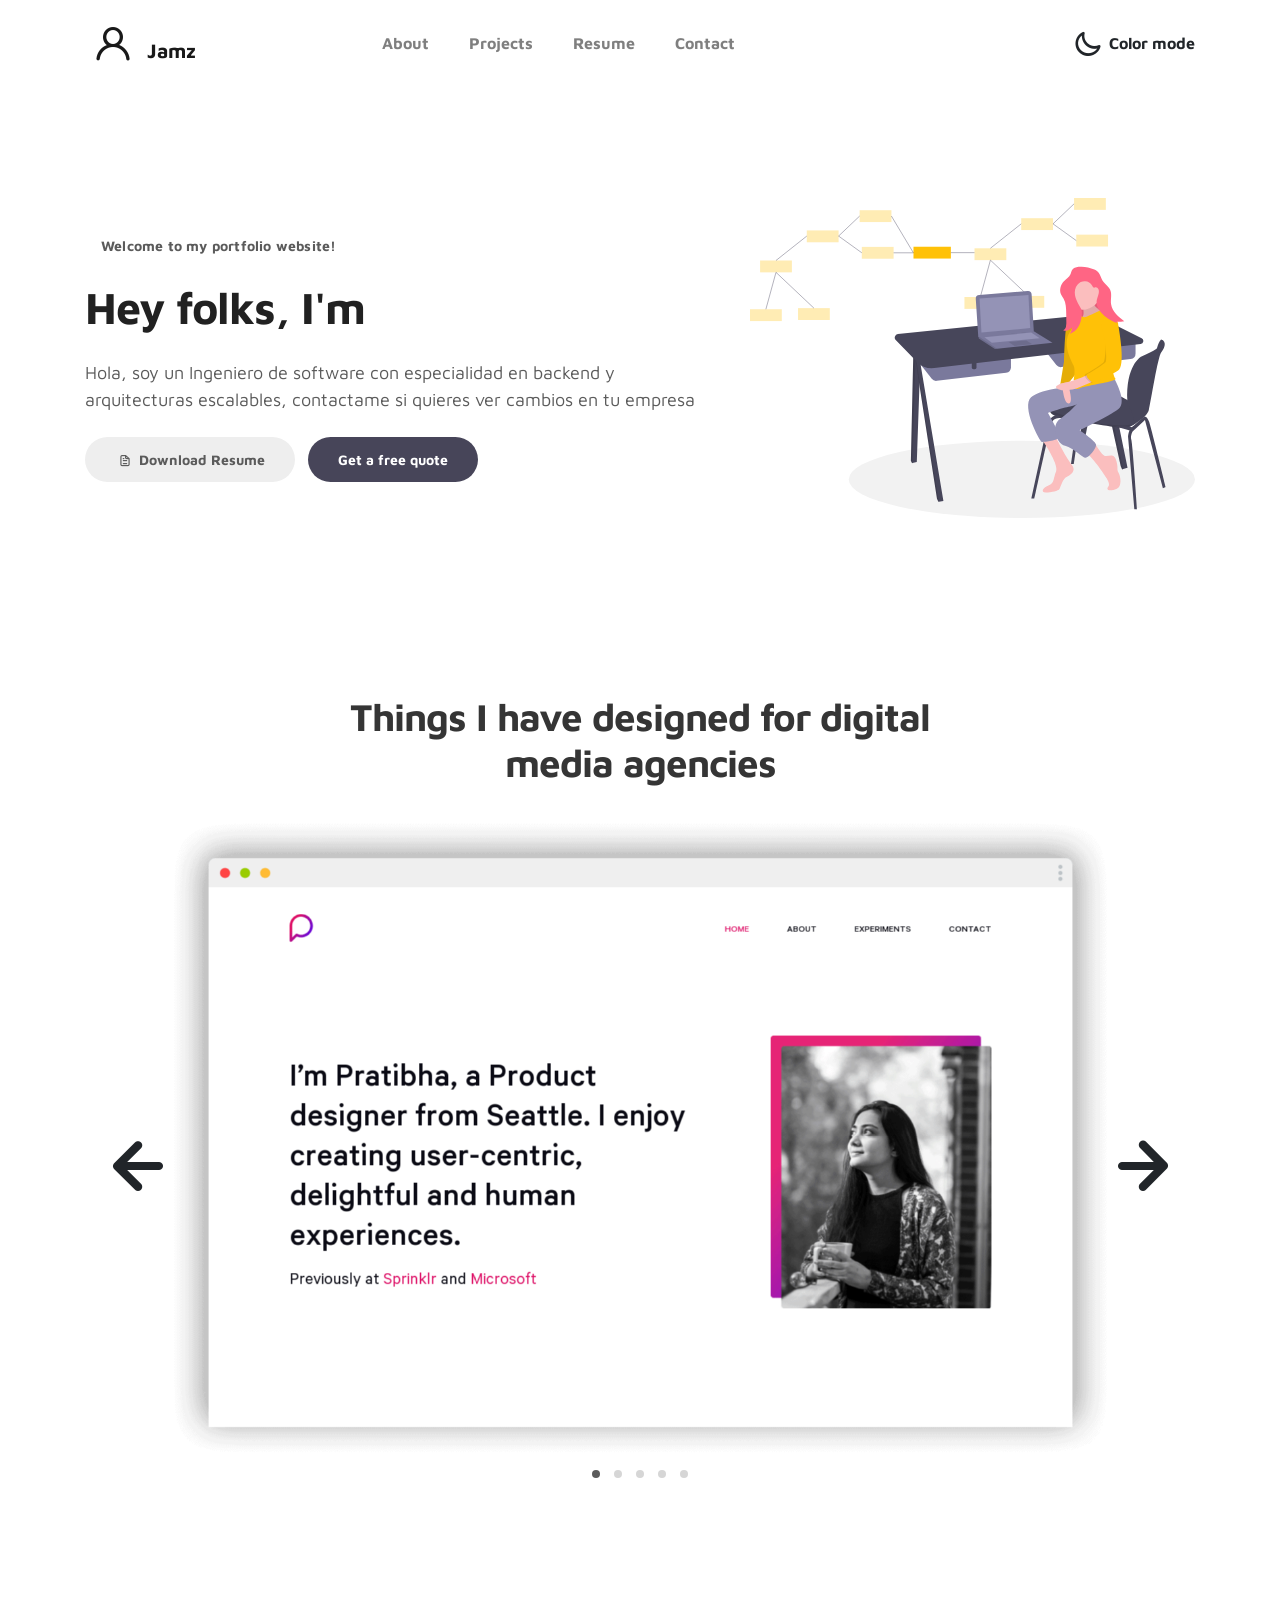
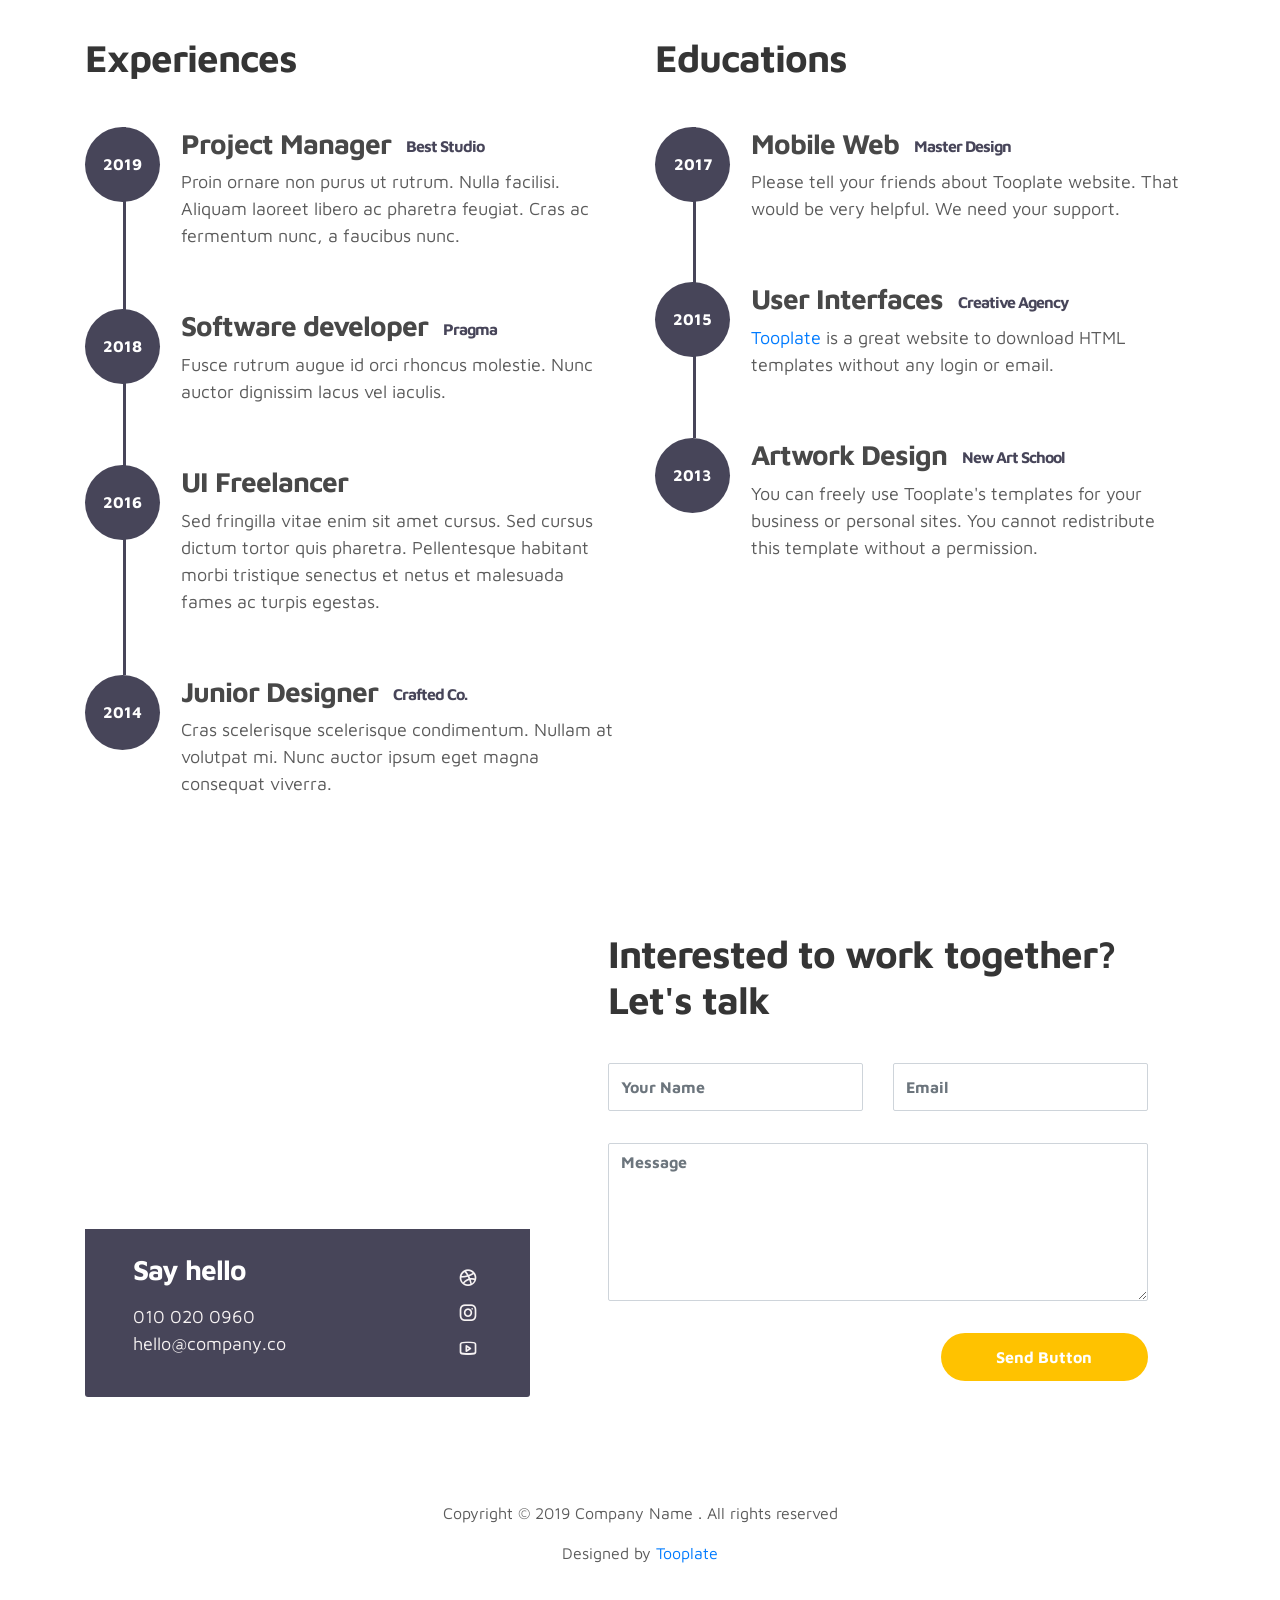
==== commit ae7f3c54: "cambios en seccion de mi experiencia" ====
--- a/index.html
+++ b/index.html
@@ -174,7 +174,7 @@
                                 <span>2018</span>
                             </div>
                             <div class="timeline-info">
-                                <h3><span>UX Designer</span><small>Digital Ace</small></h3>
+                                <h3><span>Software developer</span><small>Pragma</small></h3>
                                 <p>Fusce rutrum augue id orci rhoncus molestie. Nunc auctor dignissim lacus vel iaculis.</p>
                             </div>
                         </div>
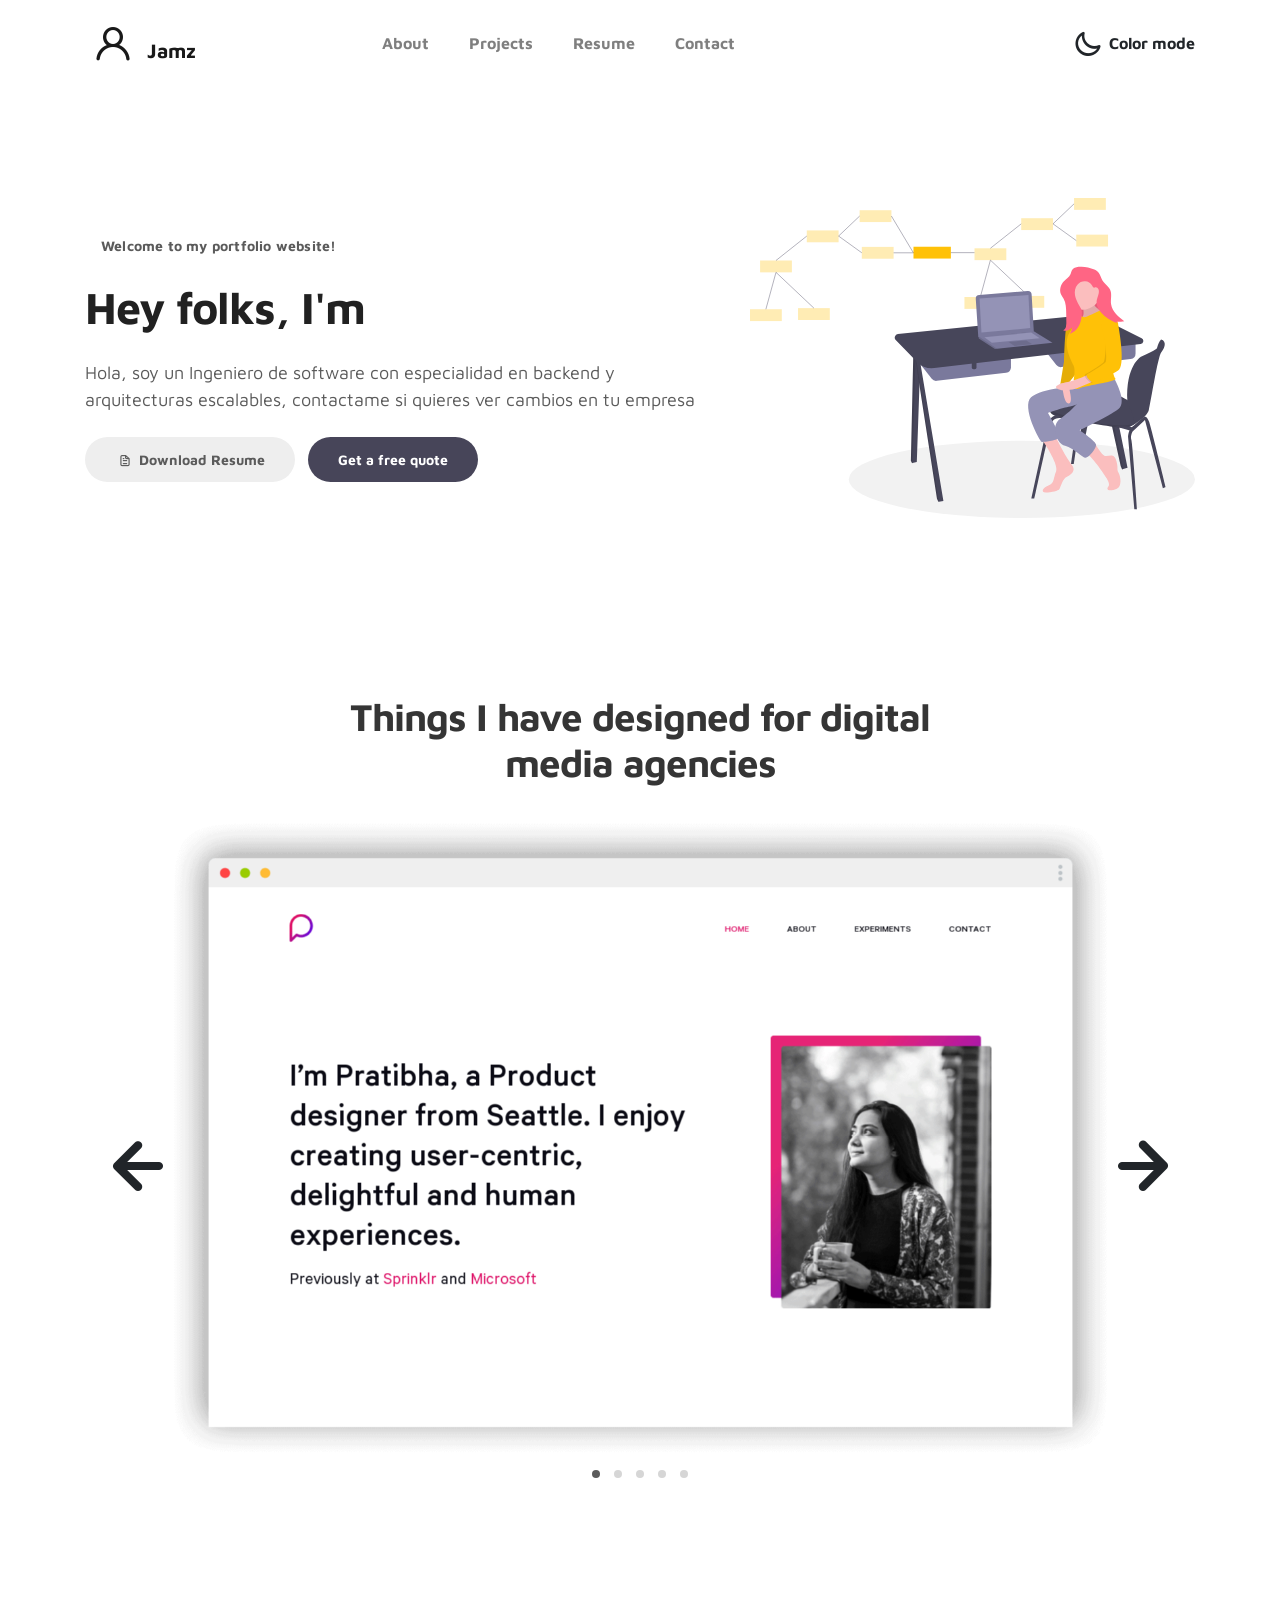
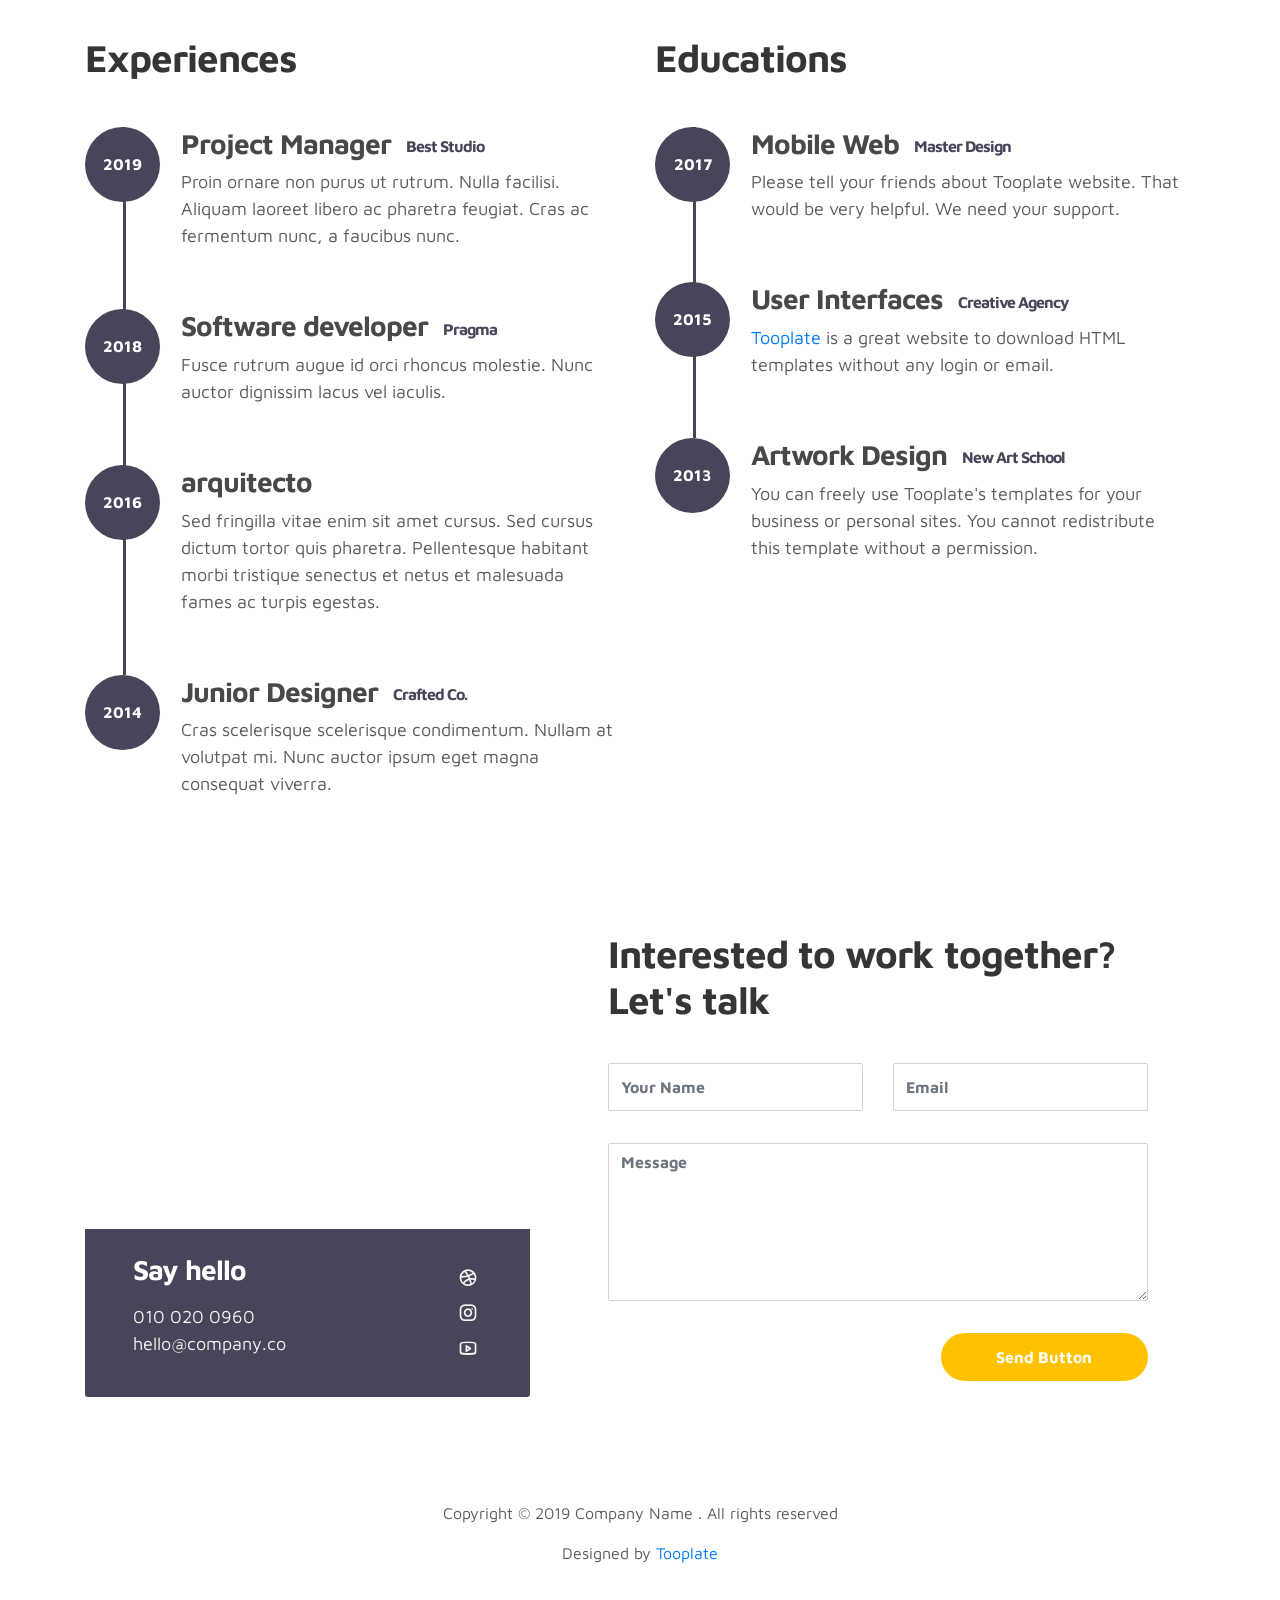
==== commit bd78f8a2: "new experiencia" ====
--- a/index.html
+++ b/index.html
@@ -184,7 +184,7 @@
                                 <span>2016</span>
                             </div>
                             <div class="timeline-info">
-                                <h3><span>UI Freelancer</h3>
+                                <h3><span>arquitecto</h3>
                                 <p>Sed fringilla vitae enim sit amet cursus. Sed cursus dictum tortor quis pharetra. Pellentesque habitant morbi tristique senectus et netus et malesuada fames ac turpis egestas.</p>
                             </div>
                         </div>
